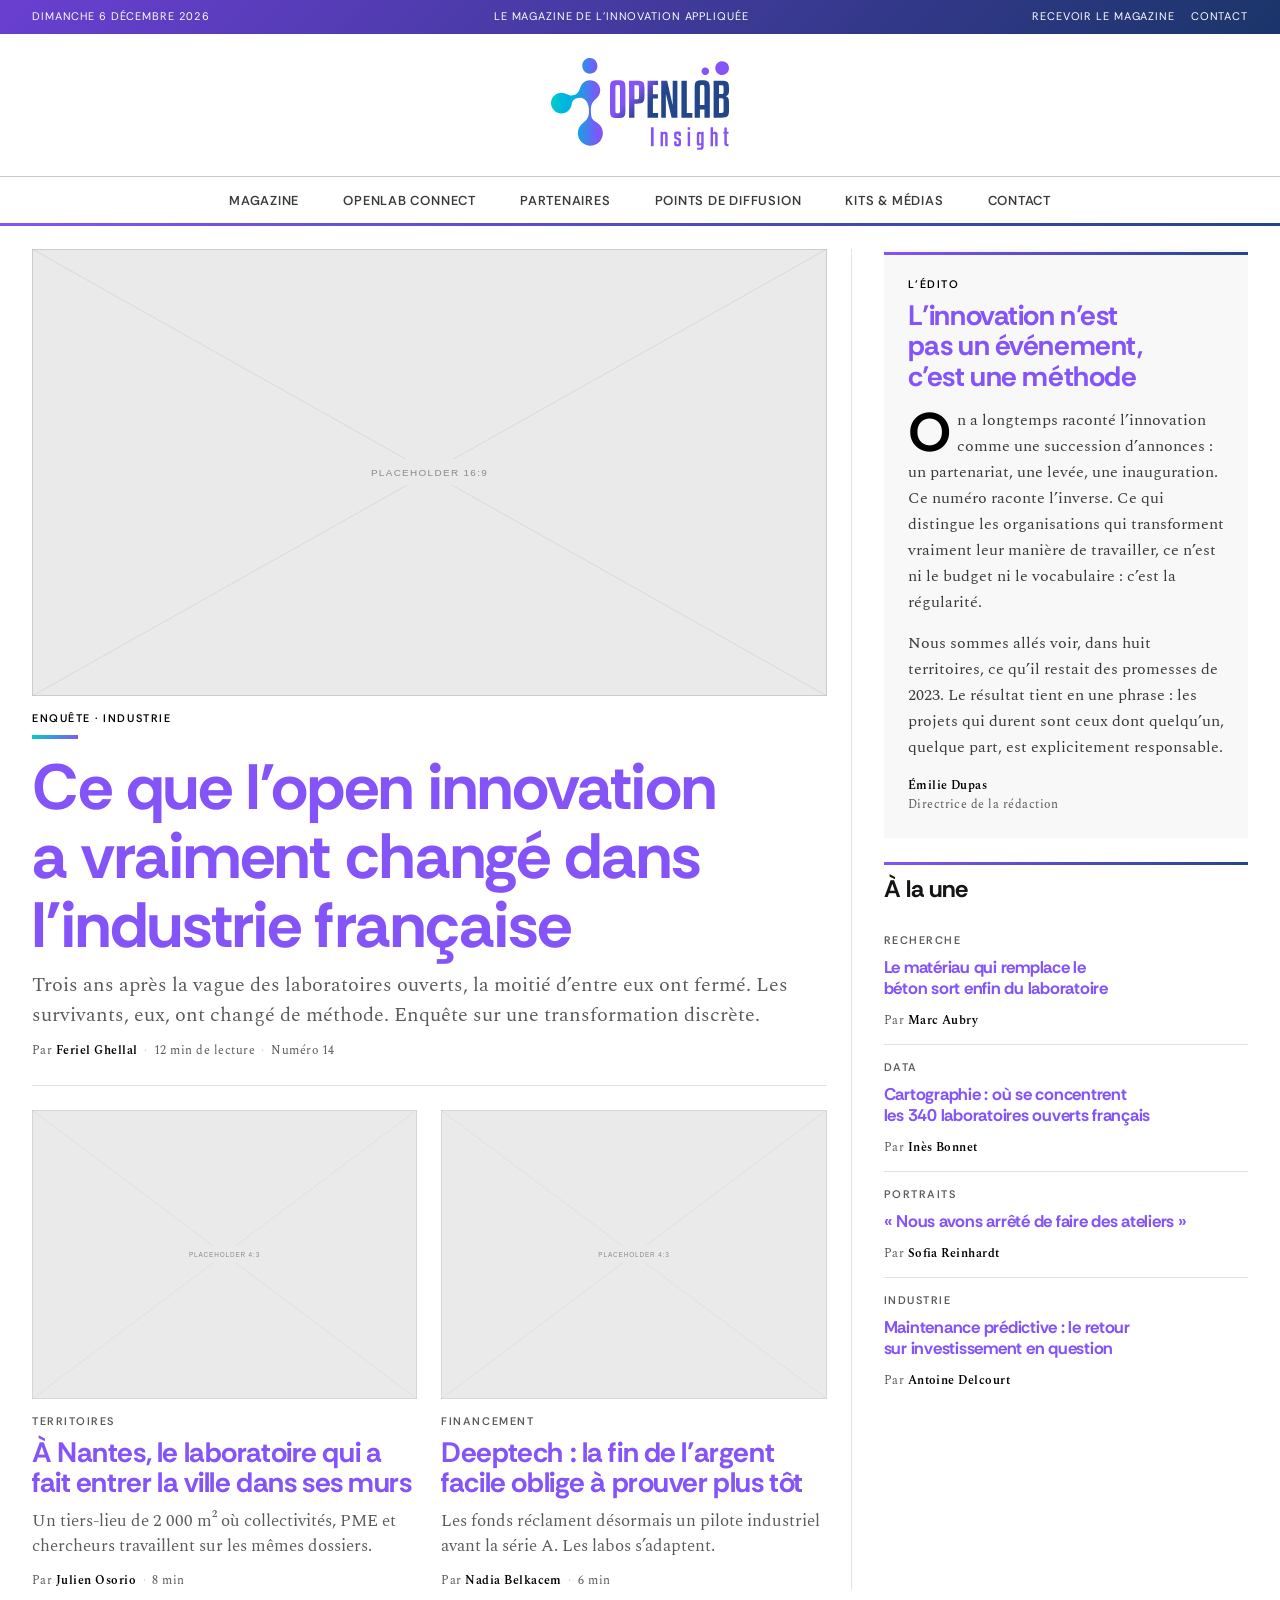
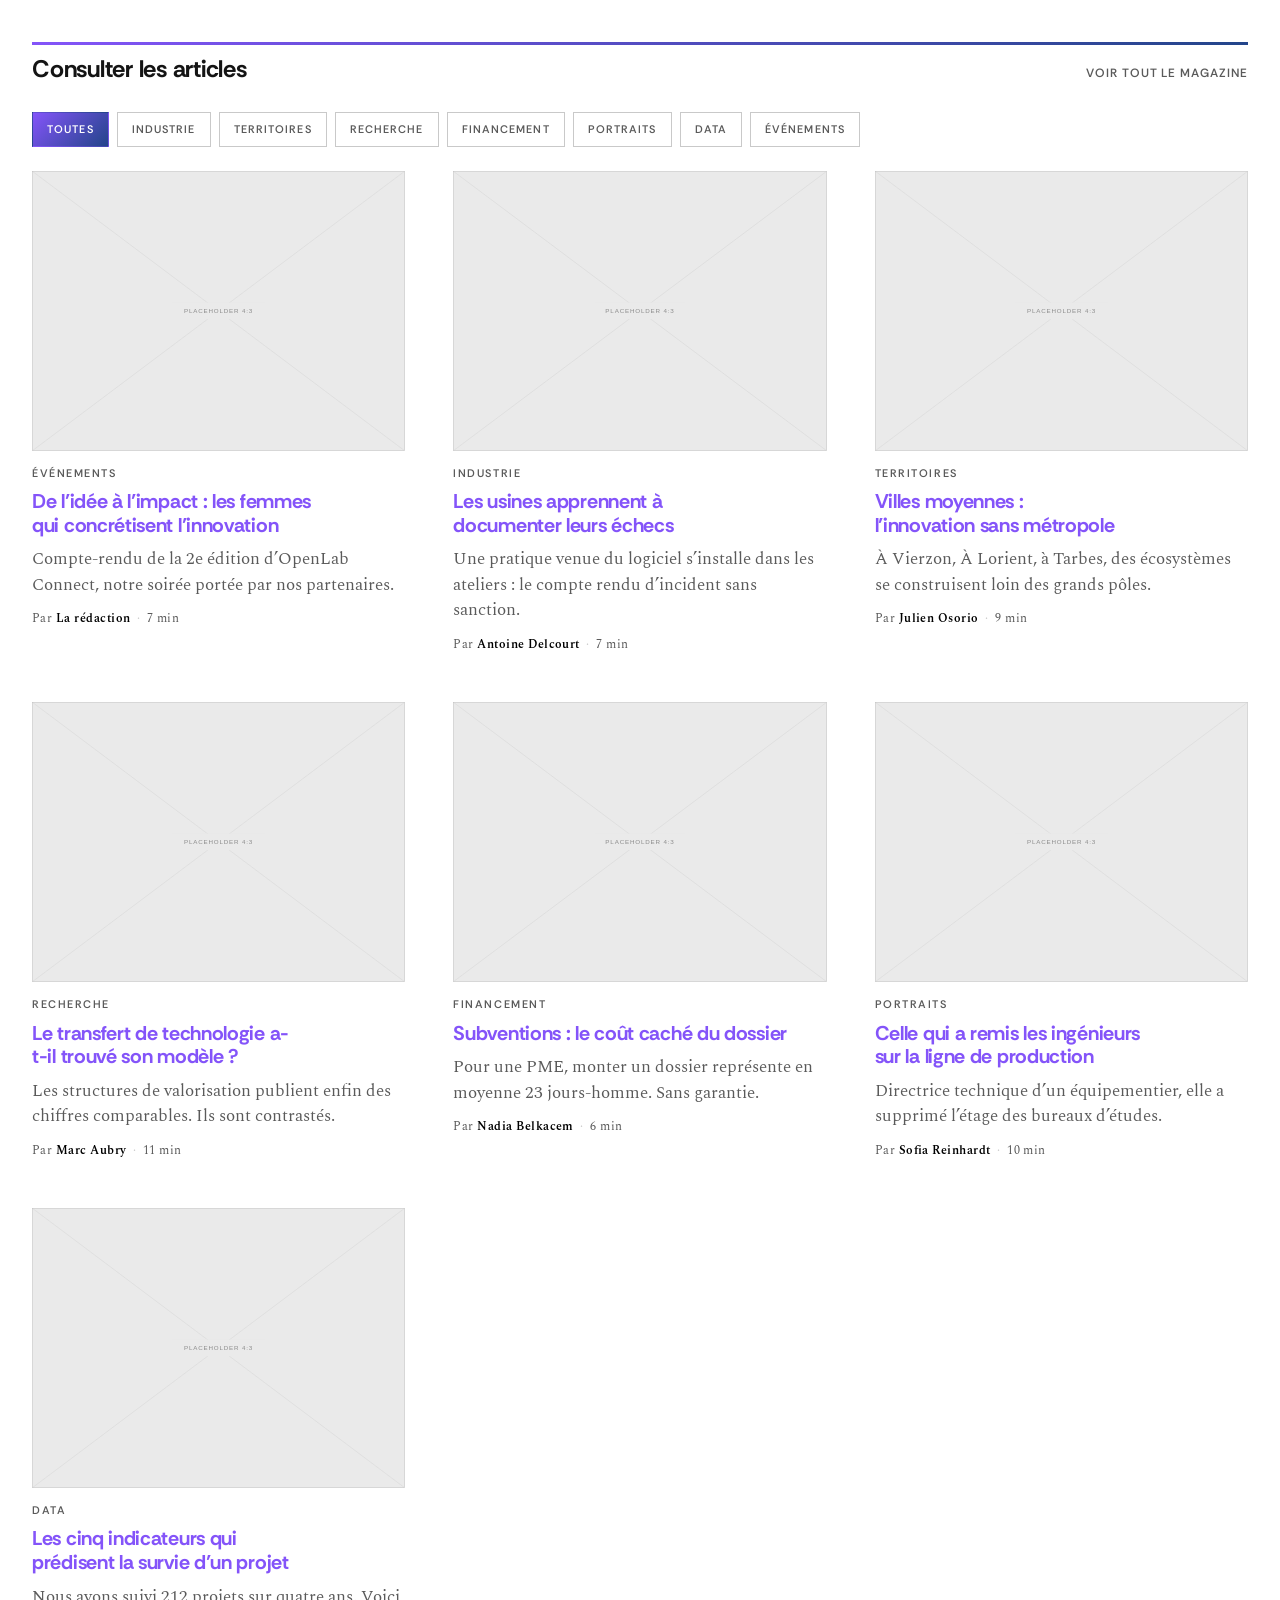
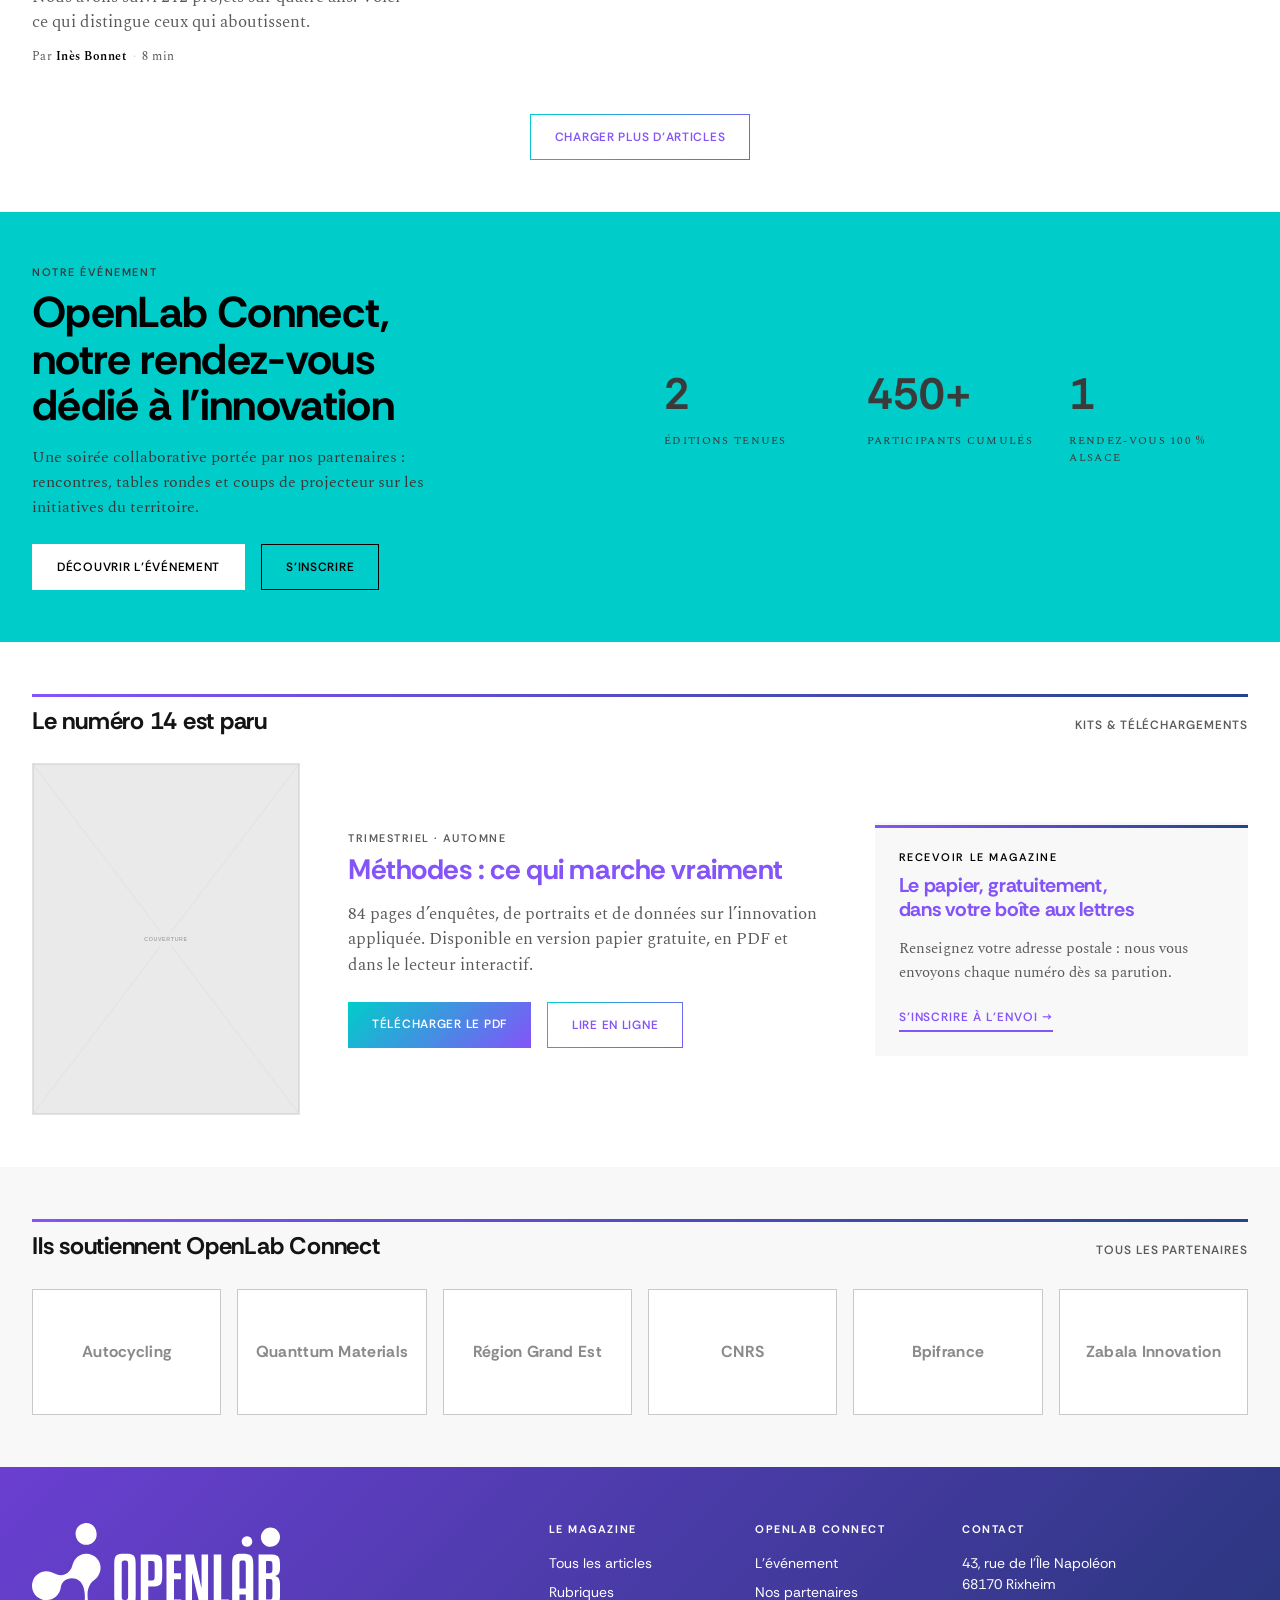
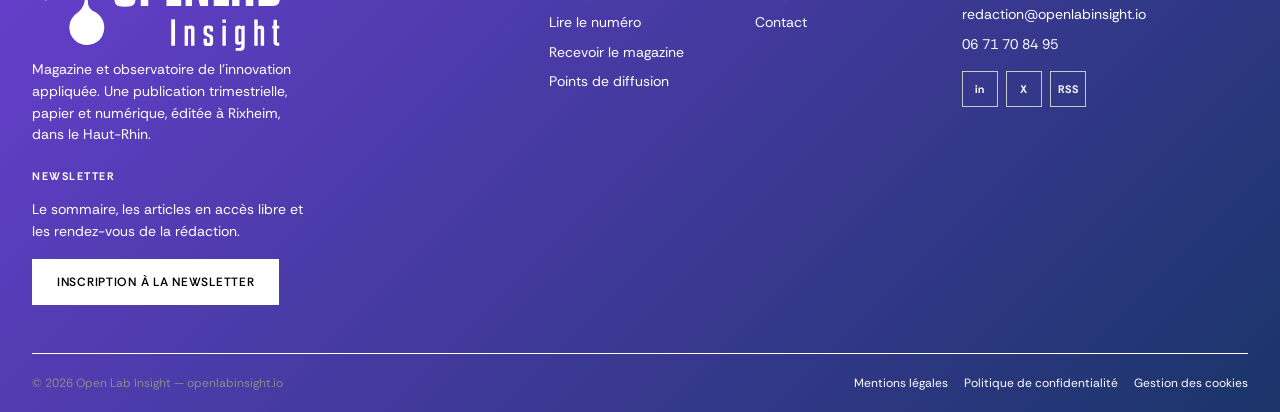
==== index.html @ 4685ea66 "Aligne la bande OpenLab Connect d'index.html sur oli-band-accent Remplace le dégradé sombre par le f" ====
<!doctype html>
<html lang="fr">
<head>
  <meta charset="utf-8">
  <meta name="viewport" content="width=device-width, initial-scale=1">
  <title>L'innovation appliquée, décryptée | Open Lab Insight</title>
  <meta name="description" content="Magazine et observatoire de l'innovation appliquée : édito, enquêtes et analyses signées.">
  <link rel="preconnect" href="https://fonts.googleapis.com">
  <link rel="preconnect" href="https://fonts.gstatic.com" crossorigin>
  <link href="https://fonts.googleapis.com/css2?family=Rethink+Sans:wght@500;600;700&family=Spectral:wght@400;500;600;700&display=swap" rel="stylesheet">
  <link href="https://cdn.jsdelivr.net/npm/bootstrap@5.3.3/dist/css/bootstrap.min.css" rel="stylesheet">
  <link href="assets/css/style.css" rel="stylesheet">
</head>
<body>
<!-- ============================================================
     Fragment commun : barre supérieure, bandeau-titre, navigation.
     Dupliqué dans chaque page (pas de moteur de template).
     Toute modification doit être répercutée partout — voir CLAUDE.md.
     L'onglet courant porte la classe « active » sur son .nav-link.
     ============================================================ -->

<div class="oli-topbar">
  <div class="container oli-container">
    <div class="oli-topbar__inner">
      <span data-oli-date>&nbsp;</span>
      <span class="d-none d-lg-inline">Le magazine de l&rsquo;innovation appliqu&eacute;e</span>
      <span class="d-flex gap-3">
        <a href="kits.html">Recevoir le magazine</a>
        <a href="contact.html">Contact</a>
      </span>
    </div>
  </div>
</div>

<header class="oli-masthead">
  <div class="container oli-container">
    <a href="index.html" class="oli-logo"><img src="assets/img/OpenLab_Logo_Insight_principal.svg" alt="Open Lab Insight" class="oli-logo__img"></a>
  </div>
</header>

<div class="oli-nav">
  <div class="container oli-container">
    <nav class="navbar navbar-expand-lg" aria-label="Navigation principale">
      <button class="navbar-toggler ms-auto" type="button" data-bs-toggle="collapse"
              data-bs-target="#oliNav" aria-controls="oliNav" aria-expanded="false" aria-label="Ouvrir le menu">
        Menu
      </button>
      <div class="collapse navbar-collapse justify-content-center" id="oliNav">
        <ul class="navbar-nav">
          <li class="nav-item"><a class="nav-link" data-nav="magazine" href="magazine.html">Magazine</a></li>
          <li class="nav-item"><a class="nav-link" data-nav="connect" href="openlab-connect.html">OpenLab Connect</a></li>
          <li class="nav-item"><a class="nav-link" data-nav="partenaires" href="partenaires.html">Partenaires</a></li>
          <li class="nav-item"><a class="nav-link" data-nav="diffusion" href="points-de-diffusion.html">Points de diffusion</a></li>
          <li class="nav-item"><a class="nav-link" data-nav="kits" href="kits.html">Kits &amp; m&eacute;dias</a></li>
          <li class="nav-item"><a class="nav-link" data-nav="contact" href="contact.html">Contact</a></li>
        </ul>
      </div>
    </nav>
  </div>
</div>

<main id="contenu">
<!-- ============================ LA UNE ============================ -->
<section class="oli-section--tight pt-4 pb-0">
  <div class="container oli-container">
    <div class="row g-4 g-lg-5">

      <!-- Article principal -->
      <div class="col-lg-8">
        <article class="oli-card">
          <a class="oli-card__media" href="article.html" tabindex="-1" aria-hidden="true">
            <img src="assets/img/ph-wide.svg" alt="" width="1200" height="675">
          </a>
          <p class="oli-kicker oli-kicker--black">Enqu&ecirc;te &middot; Industrie</p>
          <h1 class="oli-headline oli-headline--xxl oli-headline--accent-bar">
            <a href="article.html">Ce que l&rsquo;open innovation a vraiment chang&eacute; dans l&rsquo;industrie fran&ccedil;aise</a>
          </h1>
          <p class="oli-standfirst oli-standfirst--lg">
            Trois ans apr&egrave;s la vague des laboratoires ouverts, la moiti&eacute; d&rsquo;entre eux ont ferm&eacute;.
            Les survivants, eux, ont chang&eacute; de m&eacute;thode. Enqu&ecirc;te sur une transformation discr&egrave;te.
          </p>
          <div class="oli-byline d-flex align-items-center gap-2">
            <span>Par <strong>Feriel Ghellal</strong><span class="oli-sep">&middot;</span>12 min de lecture<span class="oli-sep">&middot;</span>Num&eacute;ro 14</span>
          </div>
        </article>

        <!-- Deux articles secondaires -->
        <div class="mt-4 pt-4 oli-rule">
          <div class="row g-4">
            <div class="col-md-6">
              <article class="oli-card">
                <a class="oli-card__media" href="article.html" tabindex="-1" aria-hidden="true">
                  <img src="assets/img/ph-standard.svg" alt="" width="900" height="675">
                </a>
                <p class="oli-kicker">Territoires</p>
                <h2 class="oli-headline oli-headline--lg"><a href="article.html">&Agrave; Nantes, le laboratoire qui a fait entrer la ville dans ses murs</a></h2>
                <p class="oli-standfirst">Un tiers-lieu de 2 000 m&sup2; o&ugrave; collectivit&eacute;s, PME et chercheurs travaillent sur les m&ecirc;mes dossiers.</p>
                <p class="oli-byline">Par <strong>Julien Osorio</strong><span class="oli-sep">&middot;</span>8 min</p>
              </article>
            </div>
            <div class="col-md-6">
              <article class="oli-card">
                <a class="oli-card__media" href="article.html" tabindex="-1" aria-hidden="true">
                  <img src="assets/img/ph-standard.svg" alt="" width="900" height="675">
                </a>
                <p class="oli-kicker">Financement</p>
                <h2 class="oli-headline oli-headline--lg"><a href="article.html">Deeptech&nbsp;: la fin de l&rsquo;argent facile oblige &agrave; prouver plus t&ocirc;t</a></h2>
                <p class="oli-standfirst">Les fonds r&eacute;clament d&eacute;sormais un pilote industriel avant la s&eacute;rie A. Les labos s&rsquo;adaptent.</p>
                <p class="oli-byline">Par <strong>Nadia Belkacem</strong><span class="oli-sep">&middot;</span>6 min</p>
              </article>
            </div>
          </div>
        </div>
      </div>

      <!-- Colonne de droite : édito + à la une -->
      <div class="col-lg-4 oli-col-divider">
        <div class="oli-edito mb-4">
          <p class="oli-kicker oli-kicker--black mb-2">L&rsquo;&eacute;dito</p>
          <h2 class="oli-headline oli-headline--lg mb-3">L&rsquo;innovation n&rsquo;est pas un &eacute;v&eacute;nement, c&rsquo;est une m&eacute;thode</h2>
          <div class="oli-edito__body">
            <p>
              On a longtemps racont&eacute; l&rsquo;innovation comme une succession d&rsquo;annonces&nbsp;: un
              partenariat, une lev&eacute;e, une inauguration. Ce num&eacute;ro raconte l&rsquo;inverse. Ce qui
              distingue les organisations qui transforment vraiment leur mani&egrave;re de travailler,
              ce n&rsquo;est ni le budget ni le vocabulaire&nbsp;: c&rsquo;est la r&eacute;gularit&eacute;.
            </p>
            <p>
              Nous sommes all&eacute;s voir, dans huit territoires, ce qu&rsquo;il restait des promesses de
              2023. Le r&eacute;sultat tient en une phrase&nbsp;: les projets qui durent sont ceux dont
              quelqu&rsquo;un, quelque part, est explicitement responsable.
            </p>
          </div>
          <div class="oli-byline d-flex align-items-center gap-2 mt-3">
            <span><strong>&Eacute;milie Dupas</strong><br>Directrice de la r&eacute;daction</span>
          </div>
        </div>

        <div class="oli-section-head">
          <h2>&Agrave; la une</h2>
        </div>
        <ul class="oli-list">
          <li>
            <p class="oli-kicker">Recherche</p>
            <h3 class="oli-headline oli-headline--sm"><a href="article.html">Le mat&eacute;riau qui remplace le b&eacute;ton sort enfin du laboratoire</a></h3>
            <p class="oli-byline">Par <strong>Marc Aubry</strong></p>
          </li>
          <li>
            <p class="oli-kicker">Data</p>
            <h3 class="oli-headline oli-headline--sm"><a href="article.html">Cartographie&nbsp;: o&ugrave; se concentrent les 340 laboratoires ouverts fran&ccedil;ais</a></h3>
            <p class="oli-byline">Par <strong>In&egrave;s Bonnet</strong></p>
          </li>
          <li>
            <p class="oli-kicker">Portraits</p>
            <h3 class="oli-headline oli-headline--sm"><a href="article.html">&laquo;&nbsp;Nous avons arr&ecirc;t&eacute; de faire des ateliers&nbsp;&raquo;</a></h3>
            <p class="oli-byline">Par <strong>Sofia Reinhardt</strong></p>
          </li>
          <li>
            <p class="oli-kicker">Industrie</p>
            <h3 class="oli-headline oli-headline--sm"><a href="article.html">Maintenance pr&eacute;dictive&nbsp;: le retour sur investissement en question</a></h3>
            <p class="oli-byline">Par <strong>Antoine Delcourt</strong></p>
          </li>
        </ul>
      </div>

    </div>
  </div>
</section>

<!-- ================= CONSULTATION DES ARTICLES ==================== -->
<section class="oli-section" id="articles">
  <div class="container oli-container">
    <div class="oli-section-head">
      <h2>Consulter les articles</h2>
      <a class="oli-more" href="magazine.html">Voir tout le magazine</a>
    </div>

    <div class="oli-filters mb-4" data-oli-filters="#grilleArticles" role="group" aria-label="Filtrer par rubrique">
      <button type="button" class="oli-filter is-active" data-filter="all" aria-pressed="true">Toutes</button>
      <button type="button" class="oli-filter" data-filter="industrie" aria-pressed="false">Industrie</button>
      <button type="button" class="oli-filter" data-filter="territoires" aria-pressed="false">Territoires</button>
      <button type="button" class="oli-filter" data-filter="recherche" aria-pressed="false">Recherche</button>
      <button type="button" class="oli-filter" data-filter="financement" aria-pressed="false">Financement</button>
      <button type="button" class="oli-filter" data-filter="portraits" aria-pressed="false">Portraits</button>
      <button type="button" class="oli-filter" data-filter="data" aria-pressed="false">Data</button>
      <button type="button" class="oli-filter" data-filter="evenements" aria-pressed="false">&Eacute;v&eacute;nements</button>
    </div>

    <div class="row g-4 g-lg-5" id="grilleArticles">
      <div class="col-md-6 col-lg-4" data-rubrique="evenements">
        <article class="oli-card">
          <a class="oli-card__media" href="article-openlab-connect-2.html" tabindex="-1" aria-hidden="true"><img src="assets/img/ph-standard.svg" alt="" width="900" height="675"></a>
          <p class="oli-kicker">&Eacute;v&eacute;nements</p>
          <h3 class="oli-headline oli-headline--md"><a href="article-openlab-connect-2.html">De l&rsquo;id&eacute;e &agrave; l&rsquo;impact&nbsp;: les femmes qui concr&eacute;tisent l&rsquo;innovation</a></h3>
          <p class="oli-standfirst">Compte-rendu de la 2e &eacute;dition d&rsquo;OpenLab Connect, notre soir&eacute;e port&eacute;e par nos partenaires.</p>
          <p class="oli-byline">Par <strong>La r&eacute;daction</strong><span class="oli-sep">&middot;</span>7 min</p>
        </article>
      </div>
      <div class="col-md-6 col-lg-4" data-rubrique="industrie">
        <article class="oli-card">
          <a class="oli-card__media" href="article.html" tabindex="-1" aria-hidden="true"><img src="assets/img/ph-standard.svg" alt="" width="900" height="675"></a>
          <p class="oli-kicker">Industrie</p>
          <h3 class="oli-headline oli-headline--md"><a href="article.html">Les usines apprennent &agrave; documenter leurs &eacute;checs</a></h3>
          <p class="oli-standfirst">Une pratique venue du logiciel s&rsquo;installe dans les ateliers&nbsp;: le compte rendu d&rsquo;incident sans sanction.</p>
          <p class="oli-byline">Par <strong>Antoine Delcourt</strong><span class="oli-sep">&middot;</span>7 min</p>
        </article>
      </div>
      <div class="col-md-6 col-lg-4" data-rubrique="territoires">
        <article class="oli-card">
          <a class="oli-card__media" href="article.html" tabindex="-1" aria-hidden="true"><img src="assets/img/ph-standard.svg" alt="" width="900" height="675"></a>
          <p class="oli-kicker">Territoires</p>
          <h3 class="oli-headline oli-headline--md"><a href="article.html">Villes moyennes&nbsp;: l&rsquo;innovation sans m&eacute;tropole</a></h3>
          <p class="oli-standfirst">&Agrave; Vierzon, &Agrave; Lorient, &agrave; Tarbes, des &eacute;cosyst&egrave;mes se construisent loin des grands p&ocirc;les.</p>
          <p class="oli-byline">Par <strong>Julien Osorio</strong><span class="oli-sep">&middot;</span>9 min</p>
        </article>
      </div>
      <div class="col-md-6 col-lg-4" data-rubrique="recherche">
        <article class="oli-card">
          <a class="oli-card__media" href="article.html" tabindex="-1" aria-hidden="true"><img src="assets/img/ph-standard.svg" alt="" width="900" height="675"></a>
          <p class="oli-kicker">Recherche</p>
          <h3 class="oli-headline oli-headline--md"><a href="article.html">Le transfert de technologie a-t-il trouv&eacute; son mod&egrave;le&nbsp;?</a></h3>
          <p class="oli-standfirst">Les structures de valorisation publient enfin des chiffres comparables. Ils sont contrast&eacute;s.</p>
          <p class="oli-byline">Par <strong>Marc Aubry</strong><span class="oli-sep">&middot;</span>11 min</p>
        </article>
      </div>
      <div class="col-md-6 col-lg-4" data-rubrique="financement">
        <article class="oli-card">
          <a class="oli-card__media" href="article.html" tabindex="-1" aria-hidden="true"><img src="assets/img/ph-standard.svg" alt="" width="900" height="675"></a>
          <p class="oli-kicker">Financement</p>
          <h3 class="oli-headline oli-headline--md"><a href="article.html">Subventions&nbsp;: le co&ucirc;t cach&eacute; du dossier</a></h3>
          <p class="oli-standfirst">Pour une PME, monter un dossier repr&eacute;sente en moyenne 23 jours-homme. Sans garantie.</p>
          <p class="oli-byline">Par <strong>Nadia Belkacem</strong><span class="oli-sep">&middot;</span>6 min</p>
        </article>
      </div>
      <div class="col-md-6 col-lg-4" data-rubrique="portraits">
        <article class="oli-card">
          <a class="oli-card__media" href="article.html" tabindex="-1" aria-hidden="true"><img src="assets/img/ph-standard.svg" alt="" width="900" height="675"></a>
          <p class="oli-kicker">Portraits</p>
          <h3 class="oli-headline oli-headline--md"><a href="article.html">Celle qui a remis les ing&eacute;nieurs sur la ligne de production</a></h3>
          <p class="oli-standfirst">Directrice technique d&rsquo;un &eacute;quipementier, elle a supprim&eacute; l&rsquo;&eacute;tage des bureaux d&rsquo;&eacute;tudes.</p>
          <p class="oli-byline">Par <strong>Sofia Reinhardt</strong><span class="oli-sep">&middot;</span>10 min</p>
        </article>
      </div>
      <div class="col-md-6 col-lg-4" data-rubrique="data">
        <article class="oli-card">
          <a class="oli-card__media" href="article.html" tabindex="-1" aria-hidden="true"><img src="assets/img/ph-standard.svg" alt="" width="900" height="675"></a>
          <p class="oli-kicker">Data</p>
          <h3 class="oli-headline oli-headline--md"><a href="article.html">Les cinq indicateurs qui pr&eacute;disent la survie d&rsquo;un projet</a></h3>
          <p class="oli-standfirst">Nous avons suivi 212 projets sur quatre ans. Voici ce qui distingue ceux qui aboutissent.</p>
          <p class="oli-byline">Par <strong>In&egrave;s Bonnet</strong><span class="oli-sep">&middot;</span>8 min</p>
        </article>
      </div>
    </div>

    <p class="text-center mt-5 mb-0" data-oli-empty hidden>Aucun article dans cette rubrique pour le moment.</p>

    <div class="text-center mt-5">
      <a href="magazine.html" class="btn btn-outline-dark">Charger plus d&rsquo;articles</a>
    </div>
  </div>
</section>

<!-- ==================== BANDE OPENLAB CONNECT ===================== -->
<section class="oli-band-accent oli-section">
  <div class="container oli-container">
    <div class="row g-4 g-lg-5 align-items-center">
      <div class="col-lg-6">
        <p class="oli-kicker oli-kicker--light">Notre &eacute;v&eacute;nement</p>
        <h2 class="oli-headline oli-headline--xl mb-3">OpenLab Connect, notre rendez-vous d&eacute;di&eacute; &agrave; l&rsquo;innovation</h2>
        <p class="mb-4" style="max-width:52ch;">
          Une soir&eacute;e collaborative port&eacute;e par nos partenaires&nbsp;: rencontres,
          tables rondes et coups de projecteur sur les initiatives du territoire.
        </p>
        <div class="d-flex flex-wrap gap-3">
          <a href="openlab-connect.html" class="btn btn-light">D&eacute;couvrir l&rsquo;&eacute;v&eacute;nement</a>
          <a href="https://www.quanttum-materials.io/openlabconnect" target="_blank" rel="noopener" class="btn btn-outline-light">S&rsquo;inscrire</a>
        </div>
      </div>
      <div class="col-lg-6">
        <div class="row g-4 text-center text-lg-start">
          <div class="col-4"><p class="oli-stat__value">2</p><p class="oli-stat__label">&Eacute;ditions tenues</p></div>
          <div class="col-4"><p class="oli-stat__value">450+</p><p class="oli-stat__label">Participants cumul&eacute;s</p></div>
          <div class="col-4"><p class="oli-stat__value">1</p><p class="oli-stat__label">Rendez-vous 100&nbsp;% Alsace</p></div>
        </div>
      </div>
    </div>
  </div>
</section>

<!-- ==================== LE MAGAZINE PAPIER ======================== -->
<section class="oli-section">
  <div class="container oli-container">
    <div class="oli-section-head">
      <h2>Le num&eacute;ro 14 est paru</h2>
      <a class="oli-more" href="kits.html">Kits &amp; t&eacute;l&eacute;chargements</a>
    </div>
    <div class="row g-4 g-lg-5 align-items-center">
      <div class="col-md-4 col-lg-3">
        <img src="assets/img/ph-cover.svg" alt="Couverture du num&eacute;ro 14 (image de substitution)" width="760" height="1000" style="border:1px solid var(--oli-grey-200);">
      </div>
      <div class="col-md-8 col-lg-5">
        <p class="oli-kicker">Trimestriel &middot; Automne</p>
        <h3 class="oli-headline oli-headline--lg mb-3">M&eacute;thodes&nbsp;: ce qui marche vraiment</h3>
        <p class="oli-standfirst mb-4">
          84 pages d&rsquo;enqu&ecirc;tes, de portraits et de donn&eacute;es sur l&rsquo;innovation appliqu&eacute;e.
          Disponible en version papier gratuite, en PDF et dans le lecteur interactif.
        </p>
        <div class="d-flex flex-wrap gap-3">
          <a href="kits.html" class="btn btn-dark">T&eacute;l&eacute;charger le PDF</a>
          <a href="kits.html" class="btn btn-outline-dark">Lire en ligne</a>
        </div>
      </div>
      <div class="col-lg-4">
        <div class="oli-edito h-100">
          <p class="oli-kicker oli-kicker--black">Recevoir le magazine</p>
          <h3 class="oli-headline oli-headline--md mb-3">Le papier, gratuitement, dans votre bo&icirc;te aux lettres</h3>
          <p style="font-size:.9375rem;color:var(--oli-grey-700);">
            Renseignez votre adresse postale&nbsp;: nous vous envoyons chaque num&eacute;ro d&egrave;s sa parution.
          </p>
          <a href="kits.html#adresse" class="oli-arrow-link mt-2">S&rsquo;inscrire &agrave; l&rsquo;envoi &rarr;</a>
        </div>
      </div>
    </div>
  </div>
</section>

<!-- ==================== PARTENAIRES (aperçu) ====================== -->
<section class="oli-section oli-band-grey">
  <div class="container oli-container">
    <div class="oli-section-head">
      <h2>Ils soutiennent OpenLab Connect</h2>
      <a class="oli-more" href="partenaires.html">Tous les partenaires</a>
    </div>
    <div class="row g-3 row-cols-2 row-cols-md-3 row-cols-lg-6">
      <div class="col"><div class="oli-logo-tile"><span>Autocycling</span></div></div>
      <div class="col"><div class="oli-logo-tile"><span>Quanttum Materials</span></div></div>
      <div class="col"><div class="oli-logo-tile"><span>R&eacute;gion Grand Est</span></div></div>
      <div class="col"><div class="oli-logo-tile"><span>CNRS</span></div></div>
      <div class="col"><div class="oli-logo-tile"><span>Bpifrance</span></div></div>
      <div class="col"><div class="oli-logo-tile"><span>Zabala Innovation</span></div></div>
    </div>
  </div>
</section>
</main>

<!-- ============================================================
     Fragment commun : pied de page.
     Dupliqu&eacute; dans chaque page — voir CLAUDE.md.
     ============================================================ -->
<footer class="oli-footer">
  <div class="container oli-container">
    <div class="row g-4">

      <div class="col-lg-4">
        <p class="oli-footer__logo mb-2"><img src="assets/img/OpenLab_Logo_Insight_full-white.svg" alt="Open Lab Insight" class="oli-footer__logo-img"></p>
        <p class="mb-4" style="font-size:.875rem;max-width:34ch;">
          Magazine et observatoire de l&rsquo;innovation appliqu&eacute;e. Une publication trimestrielle,
          papier et num&eacute;rique, &eacute;dit&eacute;e &agrave; Rixheim, dans le Haut-Rhin.
        </p>
        <h3>Newsletter</h3>
        <p class="mb-3" style="font-size:.875rem;max-width:34ch;">
          Le sommaire, les articles en acc&egrave;s libre et les rendez-vous de la r&eacute;daction.
        </p>
        <a href="#" class="btn btn-light">Inscription &agrave; la newsletter</a>
      </div>

      <div class="col-6 col-lg-2 offset-lg-1">
        <h3>Le magazine</h3>
        <ul>
          <li><a href="magazine.html">Tous les articles</a></li>
          <li><a href="magazine.html">Rubriques</a></li>
          <li><a href="kits.html">Lire le num&eacute;ro</a></li>
          <li><a href="kits.html">Recevoir le magazine</a></li>
          <li><a href="points-de-diffusion.html">Points de diffusion</a></li>
        </ul>
      </div>

      <div class="col-6 col-lg-2">
        <h3>OpenLab Connect</h3>
        <ul>
          <li><a href="openlab-connect.html">L&rsquo;&eacute;v&eacute;nement</a></li>
          <li><a href="partenaires.html">Nos partenaires</a></li>
          <li><a href="contact.html">Contact</a></li>
        </ul>
      </div>

      <div class="col-6 col-lg-3">
        <h3>Contact</h3>
        <ul>
          <li>43, rue de l&rsquo;&Icirc;le Napol&eacute;on<br>68170 Rixheim</li>
          <li><a href="mailto:redaction@openlabinsight.io">redaction@openlabinsight.io</a></li>
          <li><a href="tel:+33671708495">06 71 70 84 95</a></li>
        </ul>
        <div class="oli-share d-flex gap-2 mt-3">
          <a href="#" aria-label="LinkedIn">in</a>
          <a href="#" aria-label="X">X</a>
          <a href="#" aria-label="Flux RSS">RSS</a>
        </div>
      </div>

    </div>

    <div class="oli-footer__bottom d-flex flex-wrap justify-content-between gap-2">
      <span>&copy; <span data-oli-year>2026</span> Open Lab Insight &mdash; openlabinsight.io</span>
      <span class="d-flex flex-wrap gap-3">
        <a href="#">Mentions l&eacute;gales</a>
        <a href="#">Politique de confidentialit&eacute;</a>
        <a href="#">Gestion des cookies</a>
      </span>
    </div>
  </div>
</footer>
<script src="https://cdn.jsdelivr.net/npm/bootstrap@5.3.3/dist/js/bootstrap.bundle.min.js"></script>
<script src="assets/js/main.js"></script>
</body>
</html>
---- assets/css/style.css ----
/* ==========================================================================
   Open Lab Insight — prototype
   Palette : blanc, noir, gris + violet comme accent de marque dominant.
   Dégradé cyan→violet pour les temps forts éditoriaux, dégradé violet→bleu
   pour les éléments interactifs et structurels (boutons, filets, nav, topbar,
   footer). Surcharge des variables Bootstrap 5 (voir CLAUDE.md).
   ========================================================================== */

:root {
  /* Échelle de gris */
  --oli-black:     #000000;
  --oli-ink:       #141414;
  --oli-graphite:  #3a3a3a;
  --oli-grey-700:  #5a5a5a;
  --oli-grey-500:  #8a8a8a;
  --oli-grey-300:  #c9c9c9;
  --oli-grey-200:  #e3e3e3;
  --oli-grey-100:  #f1f1f1;
  --oli-grey-50:   #f8f8f8;
  --oli-white:     #ffffff;

  /* Accent de marque */
  --oli-cyan:         #00CDCA;
  --oli-violet:       #8454F9;
  --oli-blue:         #23458A;
  --oli-accent:       var(--oli-violet);
  --oli-accent-dark:  #6a3fd1;
  --oli-gradient:            linear-gradient(135deg, var(--oli-cyan), var(--oli-violet));
  --oli-gradient-deep:       linear-gradient(135deg, color-mix(in srgb, var(--oli-cyan) 55%, black), color-mix(in srgb, var(--oli-violet) 55%, black));
  --oli-gradient-accent:     linear-gradient(135deg, var(--oli-violet), var(--oli-blue));
  --oli-gradient-accent-dark: linear-gradient(135deg, #6a3fd1, #1a3569);
  --oli-gradient-accent-h:   linear-gradient(90deg, var(--oli-violet), var(--oli-blue));
  --oli-blue-dark:           color-mix(in srgb, var(--oli-blue) 65%, black);

  --oli-display: "Rethink Sans", -apple-system, BlinkMacSystemFont, "Segoe UI", Roboto, Helvetica, Arial, sans-serif;
  --oli-body:    "Spectral", Georgia, "Times New Roman", serif;

  --oli-rule:       1px solid var(--oli-grey-200);
  --oli-rule-dark:  1px solid var(--oli-grey-300);
  --oli-rule-heavy: 3px solid var(--oli-black);

  /* Bootstrap : neutralisation des arrondis, accent de marque */
  --bs-border-radius: 0;
  --bs-border-radius-sm: 0;
  --bs-border-radius-lg: 0;
  --bs-border-radius-xl: 0;
  --bs-border-radius-pill: 0;
  --bs-body-font-family: var(--oli-body);
  --bs-body-color: var(--oli-ink);
  --bs-body-bg: var(--oli-white);
  --bs-border-color: var(--oli-grey-200);
  --bs-primary: var(--oli-accent);
  --bs-link-color: var(--oli-ink);
  --bs-link-hover-color: var(--oli-accent);
  --bs-focus-ring-color: rgba(132, 84, 249, .25);
}

/* --------------------------------------------------------- Base ---------- */

body {
  font-family: var(--oli-body);
  color: var(--oli-ink);
  background: var(--oli-white);
  font-size: 1rem;
  line-height: 1.55;
  -webkit-font-smoothing: antialiased;
}

a { text-decoration: none; color: inherit; }
a:hover { color: var(--oli-accent); }

img { max-width: 100%; height: auto; display: block; }

::selection { background: var(--oli-accent); color: var(--oli-white); }

:focus-visible {
  outline: 2px solid var(--oli-accent);
  outline-offset: 2px;
}

.oli-container { max-width: 1240px; }

/* ------------------------------------------------- Typographie presse ---- */

.oli-display { font-family: var(--oli-display); }

.oli-kicker {
  font-family: var(--oli-display);
  font-size: .6875rem;
  font-weight: 600;
  letter-spacing: .14em;
  text-transform: uppercase;
  color: var(--oli-grey-700);
  margin: 0 0 .5rem;
}
.oli-kicker--black { color: var(--oli-black); }
.oli-kicker--light { color: var(--oli-grey-300); }

.oli-headline {
  font-family: var(--oli-display);
  font-weight: 700;
  line-height: 1.08;
  letter-spacing: -.015em;
  color: var(--oli-violet);
  margin: 0;
  text-wrap: balance;
}
.oli-headline--xxl { font-size: clamp(2.4rem, 5.2vw, 4rem); }
/* Signature dégradée réservée au grand titre « à la une » de l'accueil */
.oli-headline--accent-bar { padding-top: 1.125rem; position: relative; }
.oli-headline--accent-bar::before {
  content: ""; position: absolute; top: 0; left: 0;
  width: 46px; height: 4px; background: var(--oli-gradient);
}
.oli-headline--xl  { font-size: clamp(1.9rem, 3.4vw, 2.7rem); }
.oli-headline--lg  { font-size: clamp(1.5rem, 2.2vw, 1.9rem); }
.oli-headline--md  { font-size: 1.25rem; line-height: 1.18; }
.oli-headline--sm  { font-size: 1.0625rem; line-height: 1.25; }

a .oli-headline, .oli-headline a { transition: opacity .15s ease; }
a:hover .oli-headline, .oli-headline a:hover {
  text-decoration: underline;
  text-decoration-thickness: 1px;
  text-underline-offset: 3px;
}

.oli-standfirst {
  font-family: var(--oli-body);
  font-size: 1.0625rem;
  line-height: 1.5;
  color: var(--oli-grey-700);
  margin: .625rem 0 0;
}
.oli-standfirst--lg { font-size: 1.25rem; }

.oli-byline {
  font-size: .75rem;
  letter-spacing: .04em;
  color: var(--oli-grey-700);
  margin: .75rem 0 0;
}
.oli-byline strong { color: var(--oli-black); font-weight: 600; }
.oli-byline .oli-sep { color: var(--oli-grey-300); margin: 0 .4rem; }

.oli-avatar {
  width: 34px; height: 34px;
  border-radius: 50%;
  background: var(--oli-grey-200);
  color: var(--oli-graphite);
  font-size: .6875rem;
  font-weight: 700;
  letter-spacing: .04em;
  display: inline-flex;
  align-items: center;
  justify-content: center;
  flex: 0 0 auto;
}
.oli-avatar--lg { width: 56px; height: 56px; font-size: .875rem; }

/* [hidden] doit l'emporter sur les display: flex/block des composants */
[hidden] { display: none !important; }

/* --------------------------------------------------------- Filets -------- */

.oli-rule       { border-top: var(--oli-rule); }
.oli-rule-dark  { border-top: var(--oli-rule-dark); }
.oli-rule-heavy { border-top: var(--oli-rule-heavy); border-image: var(--oli-gradient-accent-h) 1; }

.oli-section {
  padding: 3.25rem 0;
}
.oli-section--tight { padding: 2.25rem 0; }

.oli-section-head {
  border-top: var(--oli-rule-heavy);
  border-image: var(--oli-gradient-accent-h) 1;
  padding-top: .625rem;
  margin-bottom: 1.75rem;
  display: flex;
  align-items: baseline;
  justify-content: space-between;
  gap: 1rem;
  flex-wrap: wrap;
}
.oli-section-head h2 {
  font-family: var(--oli-display);
  font-size: 1.5rem;
  font-weight: 700;
  letter-spacing: -.01em;
  margin: 0;
}
.oli-section-head .oli-more {
  font-family: var(--oli-display);
  font-size: .75rem;
  font-weight: 600;
  letter-spacing: .08em;
  text-transform: uppercase;
  color: var(--oli-grey-700);
  white-space: nowrap;
}
.oli-section-head .oli-more:hover { color: var(--oli-black); text-decoration: underline; text-underline-offset: 3px; }

/* Colonnes séparées par un filet vertical (desktop uniquement) */
@media (min-width: 992px) {
  .oli-col-divider { border-left: var(--oli-rule); padding-left: 2rem !important; }
}

/* ------------------------------------------------------- En-tête --------- */

.oli-topbar {
  background: var(--oli-gradient-accent-dark);
  color: var(--oli-white);
  font-family: var(--oli-display);
  font-size: .6875rem;
  letter-spacing: .08em;
  text-transform: uppercase;
  position: sticky;
  top: 0;
  z-index: 1031;
}
.oli-topbar a { color: var(--oli-white); }
.oli-topbar a:hover { color: var(--oli-white); text-decoration: underline; text-underline-offset: 3px; }
.oli-topbar .oli-topbar__inner {
  display: flex; align-items: center; justify-content: space-between;
  gap: 1rem; padding: .5rem 0; min-height: 34px;
}

.oli-masthead { padding: 1.5rem 0 1.125rem; text-align: center; }
.oli-logo { display: inline-block; }
.oli-logo__img { height: clamp(68px, 8.8vw, 92px); width: auto; display: block; }

.oli-nav {
  border-top: var(--oli-rule-dark);
  background: var(--oli-white);
  position: sticky;
  top: 34px;
  z-index: 1020;
}
.oli-nav::after {
  content: ""; position: absolute; left: 0; right: 0; bottom: -1px;
  height: 3px; background: var(--oli-gradient-accent-h);
}
.oli-nav .navbar { padding: 0; }
.oli-nav .nav-link {
  font-family: var(--oli-display);
  font-size: .8125rem;
  font-weight: 600;
  letter-spacing: .06em;
  text-transform: uppercase;
  color: var(--oli-graphite);
  padding: .875rem 0;
  position: relative;
}
.oli-nav .nav-item + .nav-item { margin-left: 1.75rem; }
.oli-nav .nav-link:hover { color: var(--oli-accent); }
.oli-nav .nav-link::after {
  content: ""; position: absolute; left: 0; right: 0; bottom: -1px;
  height: 3px; background: var(--oli-gradient-accent-h);
  transform: scaleX(0); transform-origin: left; transition: transform .18s ease;
}
.oli-nav .nav-link:hover::after,
.oli-nav .nav-link.active::after { transform: scaleX(1); }
.oli-nav .nav-link.active { color: var(--oli-accent); }

.oli-nav .navbar-toggler {
  font-family: var(--oli-display);
  border: var(--oli-rule-dark);
  padding: .375rem .625rem;
  font-size: .75rem;
  font-weight: 600;
  letter-spacing: .1em;
  text-transform: uppercase;
  margin: .5rem 0;
}
.oli-nav .navbar-toggler:focus { box-shadow: none; }

@media (max-width: 991.98px) {
  .oli-nav .nav-item + .nav-item { margin-left: 0; }
  .oli-nav .nav-link { padding: .625rem 0; border-top: var(--oli-rule); }
  .oli-nav .navbar-collapse { padding-bottom: .75rem; }
}

/* ---------------------------------------------------------- Cartes ------- */

.oli-card { display: block; }
.oli-card__media { display: block; overflow: hidden; background: var(--oli-grey-100); margin-bottom: .875rem; }
.oli-card__media img { width: 100%; transition: transform .35s ease, filter .35s ease; }
.oli-card:hover .oli-card__media img { transform: scale(1.03); }
.oli-card + .oli-card { margin-top: 1.75rem; padding-top: 1.75rem; border-top: var(--oli-rule); }

/* Liste « à la une » : titres seuls séparés par des filets */
.oli-list { list-style: none; margin: 0; padding: 0; }
.oli-list li { padding: .875rem 0; border-top: var(--oli-rule); }
.oli-list li:first-child { border-top: 0; padding-top: 0; }
.oli-list li:last-child { padding-bottom: 0; }

/* Le fil : items numérotés */
.oli-fil { counter-reset: fil; }
.oli-fil__item { position: relative; padding-top: .875rem; border-top: var(--oli-rule-heavy); border-image: var(--oli-gradient-accent-h) 1; }
.oli-fil__num {
  font-family: var(--oli-display);
  font-size: 1.75rem;
  font-weight: 700;
  line-height: 1;
  color: var(--oli-grey-300);
  display: block;
  margin-bottom: .5rem;
}

/* ----------------------------------------------------------- Édito ------- */

.oli-edito {
  background: var(--oli-grey-50);
  border-top: 3px solid transparent;
  position: relative;
  padding: 1.5rem;
}
.oli-edito::before {
  content: ""; position: absolute; top: 0; left: 0; right: 0; height: 3px;
  background: var(--oli-gradient-accent-h);
}
/* Utiliser .h-100 (Bootstrap) uniquement quand le bloc doit remplir sa colonne. */
.oli-edito__body {
  font-family: var(--oli-body);
  font-size: 1rem;
  line-height: 1.62;
  color: var(--oli-graphite);
}
.oli-edito__body > p:first-of-type::first-letter {
  font-family: var(--oli-display);
  font-weight: 700;
  font-size: 3.4em;
  line-height: .82;
  float: left;
  margin: .06em .12em 0 0;
  color: var(--oli-black);
}

/* --------------------------------------------------------- Article ------- */

.oli-article__body {
  font-family: var(--oli-body);
  font-size: 1.125rem;
  line-height: 1.72;
  color: var(--oli-ink);
}
.oli-article__body > p { margin-bottom: 1.375rem; }
.oli-article__body > p.oli-lede::first-letter {
  font-family: var(--oli-display);
  font-weight: 700;
  font-size: 3.6em;
  line-height: .82;
  float: left;
  margin: .06em .1em 0 0;
}
.oli-article__body h2 {
  font-family: var(--oli-display);
  font-size: 1.5rem;
  font-weight: 700;
  margin: 2.5rem 0 1rem;
  letter-spacing: -.01em;
}
.oli-article__body h3 {
  font-family: var(--oli-body);
  font-size: .8125rem;
  font-weight: 700;
  letter-spacing: .1em;
  text-transform: uppercase;
  margin: 2rem 0 .75rem;
}
.oli-article__body ul { margin: 0 0 1.375rem 1.1rem; }
.oli-article__body li { margin-bottom: .5rem; }
.oli-article__body a { text-decoration: underline; text-underline-offset: 3px; text-decoration-thickness: 1px; }

.oli-quote {
  border-top: var(--oli-rule-heavy);
  border-bottom: var(--oli-rule);
  padding: 1.25rem 0;
  margin: 2rem 0;
}
.oli-quote p {
  font-family: var(--oli-display);
  font-size: 1.5rem;
  line-height: 1.28;
  font-weight: 600;
  color: var(--oli-black);
  margin: 0 0 .625rem;
  letter-spacing: -.01em;
}
.oli-quote footer { font-size: .75rem; letter-spacing: .06em; text-transform: uppercase; color: var(--oli-grey-700); }

figure { margin: 0 0 1.75rem; }
figcaption {
  font-size: .75rem;
  line-height: 1.45;
  color: var(--oli-grey-700);
  padding-top: .5rem;
  border-top: var(--oli-rule);
  margin-top: .5rem;
}

.oli-share a {
  display: inline-flex; align-items: center; justify-content: center;
  width: 36px; height: 36px;
  border: var(--oli-rule-dark);
  font-size: .6875rem; font-weight: 700; letter-spacing: .04em;
  color: var(--oli-graphite);
}
.oli-share a:hover { background: var(--oli-black); color: var(--oli-white); border-color: var(--oli-black); }

/* ----------------------------------------------------- Bandes noires ----- */

.oli-band-dark {
  background: var(--oli-blue-dark);
  color: var(--oli-white);
}
.oli-band-dark .oli-headline,
.oli-band-dark h2, .oli-band-dark h3 { color: var(--oli-white); }
.oli-band-dark p { color: var(--oli-grey-300); }
.oli-band-dark a:not(.btn) { color: var(--oli-white); }

.oli-band-accent {
  background: var(--oli-cyan);
  color: var(--oli-ink);
}
.oli-band-accent .oli-headline,
.oli-band-accent h2, .oli-band-accent h3 { color: var(--oli-black); }
.oli-band-accent p { color: var(--oli-graphite); }
.oli-band-accent a:not(.btn) { color: var(--oli-black); }
.oli-band-accent .btn-outline-light {
  color: var(--oli-black);
  border-color: var(--oli-black);
}
.oli-band-accent .btn-outline-light:hover {
  background: var(--oli-black);
  color: var(--oli-white);
  border-color: var(--oli-black);
}

.oli-band-grey { background: var(--oli-grey-50); }

/* Bandeau de statistiques : dégradé réservé aux temps forts (usage ponctuel) */
.oli-band-gradient { background: var(--oli-gradient-deep); }

/* --------------------------------------------------------- Boutons ------- */

.btn { font-family: var(--oli-display); border-radius: 0; font-weight: 600; letter-spacing: .06em; text-transform: uppercase; font-size: .75rem; padding: .8125rem 1.5rem; }
.btn-dark { background: var(--oli-gradient); border: none; }
.btn-dark:hover { background: var(--oli-gradient-deep); border: none; }
.btn-outline-dark {
  border: 1px solid;
  border-image: var(--oli-gradient) 1;
  color: var(--oli-violet);
  background: transparent;
}
.btn-outline-dark:hover { background: var(--oli-gradient); color: var(--oli-white); }
.btn-light { background: var(--oli-white); border-color: var(--oli-white); color: var(--oli-black); }
.btn-light:hover { background: var(--oli-grey-200); border-color: var(--oli-grey-200); color: var(--oli-black); }
.btn-outline-light:hover { color: var(--oli-black); }

.oli-arrow-link {
  font-family: var(--oli-display);
  font-size: .75rem; font-weight: 600; letter-spacing: .08em; text-transform: uppercase;
  display: inline-flex; align-items: center; gap: .5rem;
  border-bottom: 2px solid var(--oli-accent);
  color: var(--oli-accent);
  padding-bottom: .25rem;
}
.oli-arrow-link:hover { gap: .875rem; color: var(--oli-accent-dark); border-color: var(--oli-accent-dark); }
.oli-arrow-link { transition: gap .18s ease; }

/* ----------------------------------------------------- Filtres rubrique -- */

.oli-filters { display: flex; flex-wrap: wrap; gap: .5rem; }
.oli-filter {
  font-family: var(--oli-display);
  font-size: .6875rem; font-weight: 600; letter-spacing: .1em; text-transform: uppercase;
  padding: .5rem .875rem;
  border: var(--oli-rule-dark);
  background: var(--oli-white);
  color: var(--oli-grey-700);
  cursor: pointer;
}
.oli-filter:hover { border-color: var(--oli-accent); color: var(--oli-accent); }
.oli-filter.is-active { background: var(--oli-gradient-accent); border-color: transparent; color: var(--oli-white); }

/* ----------------------------------------------- Zones d'intégration ----- */
/* Fonctionnalités attendues en intégration finale — hors périmètre du proto */

.oli-integration {
  border: 1px dashed var(--oli-grey-300);
  background:
    repeating-linear-gradient(135deg, var(--oli-grey-50) 0 10px, var(--oli-white) 10px 20px);
  padding: 2rem 1.5rem;
  text-align: center;
  color: var(--oli-grey-700);
}
.oli-integration__tag {
  display: inline-block;
  font-size: .625rem; font-weight: 700; letter-spacing: .14em; text-transform: uppercase;
  background: var(--oli-black); color: var(--oli-white);
  padding: .25rem .5rem;
  margin-bottom: .875rem;
}
.oli-integration h3 {
  font-family: var(--oli-display);
  font-size: 1.25rem; font-weight: 700; color: var(--oli-black);
  margin: 0 0 .5rem;
}
.oli-integration p { font-size: .875rem; margin: 0 auto; max-width: 52ch; }
.oli-integration--ratio { display: flex; flex-direction: column; align-items: center; justify-content: center; }
.oli-ratio-4x3 { aspect-ratio: 4 / 3; }
.oli-ratio-16x9 { aspect-ratio: 16 / 9; }

/* ----------------------------------------------------------- Carte ------- */

.oli-map {
  position: relative;
  background: var(--oli-grey-100);
  border: var(--oli-rule-dark);
  overflow: hidden;
  min-height: 420px;
  height: 100%;
}
.oli-map__canvas { position: absolute; inset: 0; width: 100%; height: 100%; object-fit: cover; filter: grayscale(1); }
.oli-map__overlay {
  position: absolute; left: 50%; top: 50%; transform: translate(-50%, -50%);
  background: rgba(255,255,255,.94);
  border: 1px solid var(--oli-grey-300);
  padding: 1.25rem 1.5rem;
  text-align: center;
  max-width: 24rem;
}
.oli-pin {
  position: absolute;
  width: 26px; height: 26px;
  transform: translate(-50%, -100%);
  background: var(--oli-black);
  color: var(--oli-white);
  font-size: .6875rem; font-weight: 700;
  display: flex; align-items: center; justify-content: center;
  border-radius: 50% 50% 50% 0;
  rotate: -45deg;
  cursor: pointer;
}
.oli-pin span { rotate: 45deg; }
.oli-pin.is-active { background: var(--oli-white); color: var(--oli-black); border: 2px solid var(--oli-black); }

.oli-point { padding: 1rem 0; border-top: var(--oli-rule); cursor: pointer; }
.oli-point:hover { background: var(--oli-grey-50); }
.oli-point.is-active { background: var(--oli-grey-100); }
.oli-point__type {
  font-size: .625rem; font-weight: 700; letter-spacing: .12em; text-transform: uppercase;
  color: var(--oli-grey-700); border: var(--oli-rule-dark); padding: .125rem .375rem;
}
.oli-points-scroll { max-height: 520px; overflow-y: auto; }

/* ------------------------------------------------------ Formulaires ------ */

.form-label {
  font-size: .6875rem; font-weight: 600; letter-spacing: .1em; text-transform: uppercase;
  color: var(--oli-graphite); margin-bottom: .375rem;
}
.form-control, .form-select {
  border-radius: 0;
  border: 1px solid var(--oli-grey-300);
  padding: .75rem .875rem;
  font-size: .9375rem;
}
.form-control:focus, .form-select:focus {
  border-color: var(--oli-accent);
  box-shadow: none;
}
.form-control::placeholder { color: var(--oli-grey-500); }
.form-check-input { border-radius: 0; border-color: var(--oli-grey-500); }
.form-check-input:checked { background-color: var(--oli-accent); border-color: var(--oli-accent); }
.form-check-input:focus { box-shadow: none; border-color: var(--oli-accent); }
.form-check-label { font-size: .8125rem; color: var(--oli-grey-700); }
.form-text { font-size: .75rem; color: var(--oli-grey-500); }
.invalid-feedback { font-size: .75rem; }
.was-validated .form-control:invalid, .form-control.is-invalid { border-color: var(--oli-black); background-image: none; }
.was-validated .form-control:valid, .form-control.is-valid { border-color: var(--oli-grey-300); background-image: none; }
.invalid-feedback { color: var(--oli-black); font-weight: 600; }

/* ------------------------------------------------------------ Divers ----- */

.oli-stat__value {
  font-family: var(--oli-display);
  font-size: clamp(2rem, 4vw, 2.75rem);
  font-weight: 700; line-height: 1; color: var(--oli-black);
}
.oli-band-dark .oli-stat__value { color: var(--oli-white); }
.oli-stat__label { font-size: .6875rem; letter-spacing: .12em; text-transform: uppercase; color: var(--oli-grey-700); margin-top: .5rem; }
.oli-band-dark .oli-stat__label { color: var(--oli-grey-500); }

.oli-step__num {
  font-family: var(--oli-display); font-size: 2.25rem; font-weight: 700; line-height: 1;
  color: var(--oli-grey-300); display: block; margin-bottom: .75rem;
}

.oli-feature { border-top: var(--oli-rule-heavy); border-image: var(--oli-gradient-accent-h) 1; padding-top: 1rem; height: 100%; }
.oli-feature h3 { font-family: var(--oli-display); font-size: 1.125rem; font-weight: 700; margin: 0 0 .5rem; }
.oli-feature p { font-size: .9375rem; color: var(--oli-grey-700); margin: 0; }

.oli-offer {
  border: var(--oli-rule-dark);
  padding: 1.75rem 1.5rem;
  height: 100%;
  display: flex; flex-direction: column;
}
.oli-offer--featured { border: 2px solid var(--oli-black); }
.oli-offer__price { font-family: var(--oli-display); font-size: 2rem; font-weight: 700; line-height: 1; }
.oli-offer__price small { font-family: var(--oli-body); font-size: .75rem; font-weight: 500; color: var(--oli-grey-700); letter-spacing: .04em; }
.oli-offer ul { list-style: none; padding: 0; margin: 1.25rem 0; font-size: .875rem; }
.oli-offer li { padding: .5rem 0; border-top: var(--oli-rule); color: var(--oli-graphite); }

/* Mur de logos partenaires (placeholders typographiques) */
.oli-logo-tile {
  border: var(--oli-rule-dark);
  aspect-ratio: 3 / 2;
  display: flex; align-items: center; justify-content: center;
  padding: 1rem; text-align: center;
  background: var(--oli-white);
  transition: border-color .15s ease;
}
.oli-logo-tile:hover { border-color: var(--oli-black); }
.oli-logo-tile span {
  font-family: var(--oli-display); font-weight: 700; font-size: 1rem;
  letter-spacing: .02em; color: var(--oli-grey-500);
}
.oli-logo-tile:hover span { color: var(--oli-black); }

/* Liste de fichiers téléchargeables */
.oli-file { display: flex; align-items: center; gap: 1.25rem; padding: 1.25rem 0; border-top: var(--oli-rule); }
.oli-file__ext {
  flex: 0 0 auto; width: 54px; height: 66px;
  border: var(--oli-rule-dark);
  display: flex; align-items: flex-end; justify-content: center;
  font-size: .625rem; font-weight: 700; letter-spacing: .06em;
  padding-bottom: .5rem; color: var(--oli-graphite);
  background: var(--oli-grey-50);
}
.oli-file__meta { font-size: .75rem; color: var(--oli-grey-500); letter-spacing: .04em; }

/* Fil d'Ariane */
.oli-breadcrumb { font-family: var(--oli-display); font-size: .6875rem; letter-spacing: .1em; text-transform: uppercase; color: var(--oli-grey-500); padding: 1rem 0; }
.oli-breadcrumb a:hover { text-decoration: underline; text-underline-offset: 3px; }
.oli-breadcrumb .oli-sep { margin: 0 .5rem; color: var(--oli-grey-300); }

/* En-tête de page intérieure */
.oli-page-head { padding: 2.5rem 0 2.25rem; border-bottom: var(--oli-rule-heavy); border-image: var(--oli-gradient-accent-h) 1; }

/* ------------------------------------------------------------ Pied ------- */

.oli-footer { background: var(--oli-gradient-accent-dark); color: var(--oli-white); font-family: var(--oli-display); padding: 3.5rem 0 0; margin-top: 0; }
.oli-footer a:not(.btn) { color: var(--oli-white); }
.oli-footer a:hover { color: var(--oli-white); text-decoration: underline; text-underline-offset: 3px; }
.oli-footer h3 {
  font-size: .6875rem; font-weight: 700; letter-spacing: .14em; text-transform: uppercase;
  color: var(--oli-white); margin: 0 0 1rem;
}
.oli-footer ul { list-style: none; padding: 0; margin: 0; font-size: .875rem; }
.oli-footer li { margin-bottom: .5rem; }
.oli-footer__logo-img { height: 128px; width: auto; display: block; }
.oli-footer__bottom {
  border-top: 1px solid var(--oli-white);
  margin-top: 3rem; padding: 1.25rem 0;
  font-size: .75rem; color: var(--oli-grey-500);
}

/* Toast de confirmation des formulaires (prototype, sans backend) */
.oli-formnote {
  border: var(--oli-rule-heavy);
  border-width: 3px 1px 1px;
  border-style: solid;
  border-color: var(--oli-black) var(--oli-grey-200) var(--oli-grey-200);
  background: var(--oli-grey-50);
  padding: 1rem 1.25rem;
  font-size: .875rem;
}

@media print {
  .oli-topbar, .oli-nav, .oli-footer, .oli-share { display: none !important; }
}

/* Navigation resserrée sur le breakpoint lg (7 rubriques sur une ligne) */
@media (min-width: 992px) and (max-width: 1199.98px) {
  .oli-nav .nav-item + .nav-item { margin-left: 1.05rem; }
  .oli-nav .nav-link { font-size: .75rem; letter-spacing: .04em; }
}
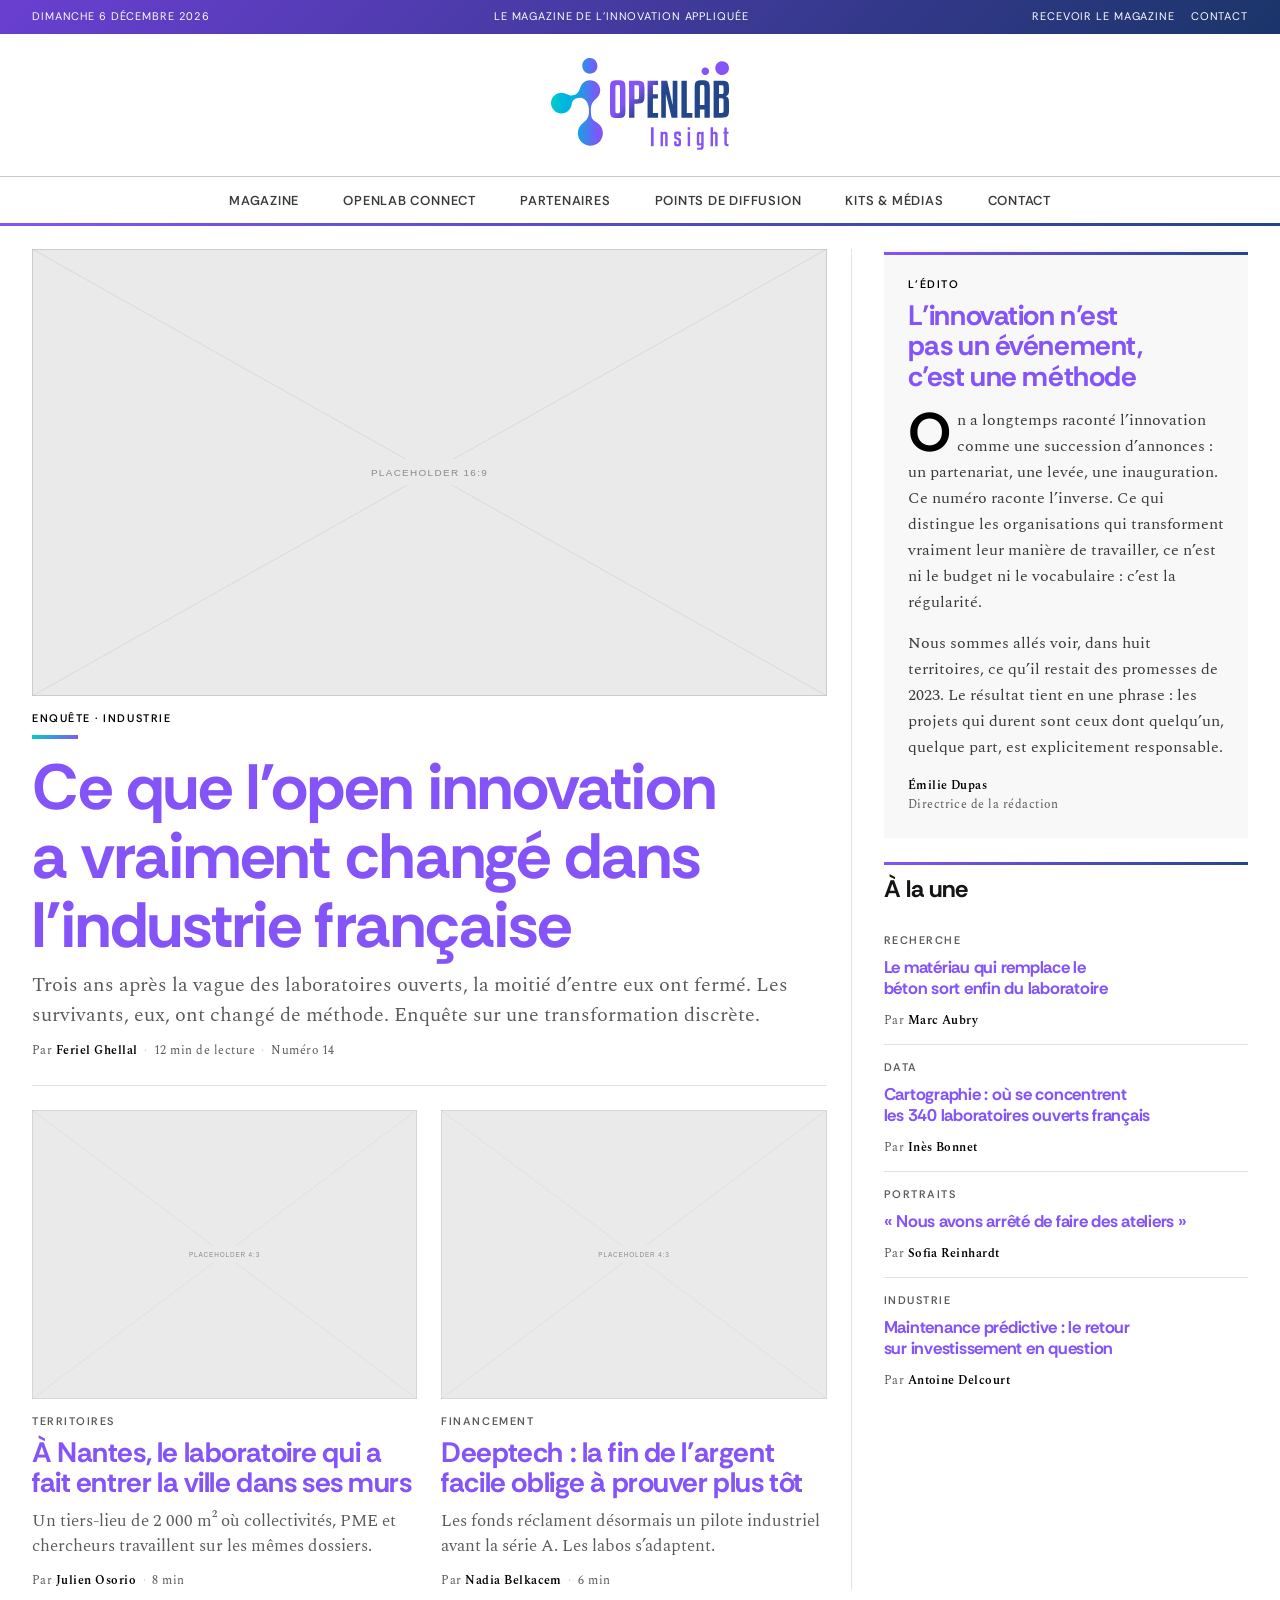
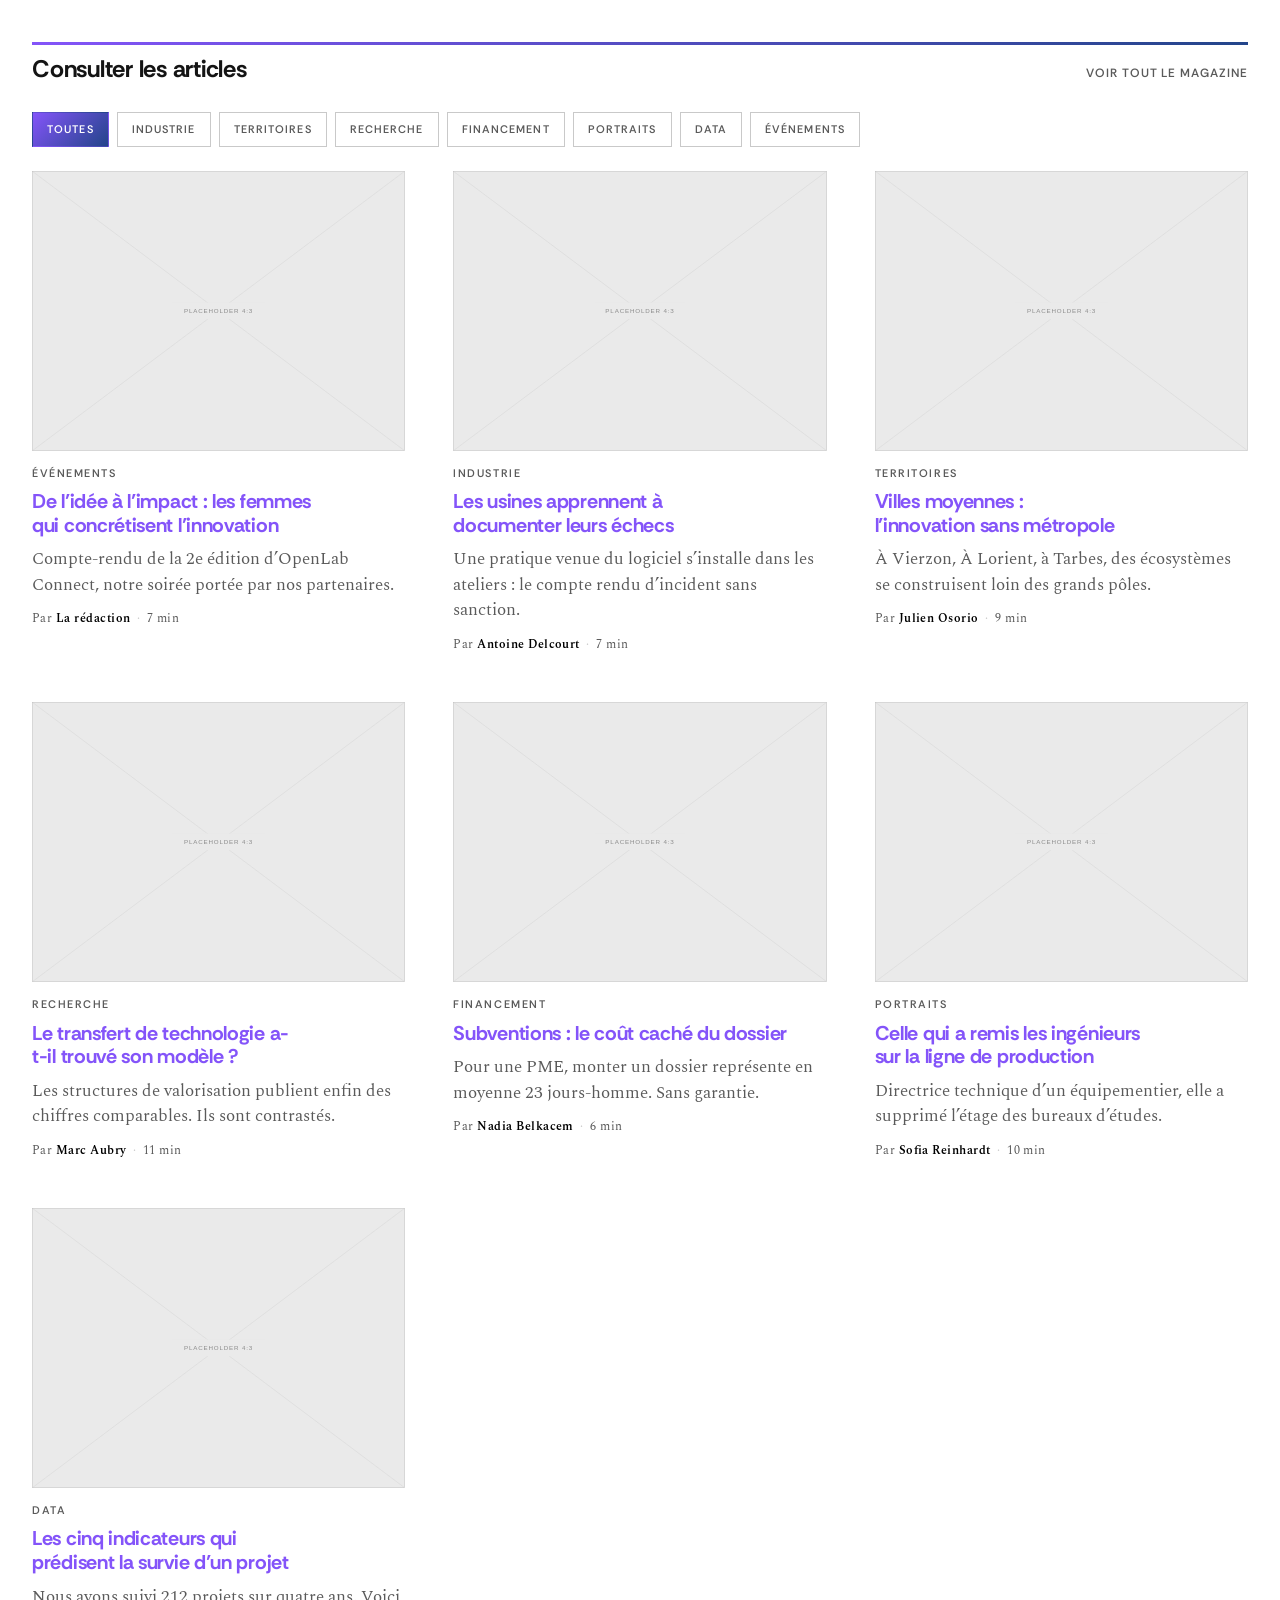
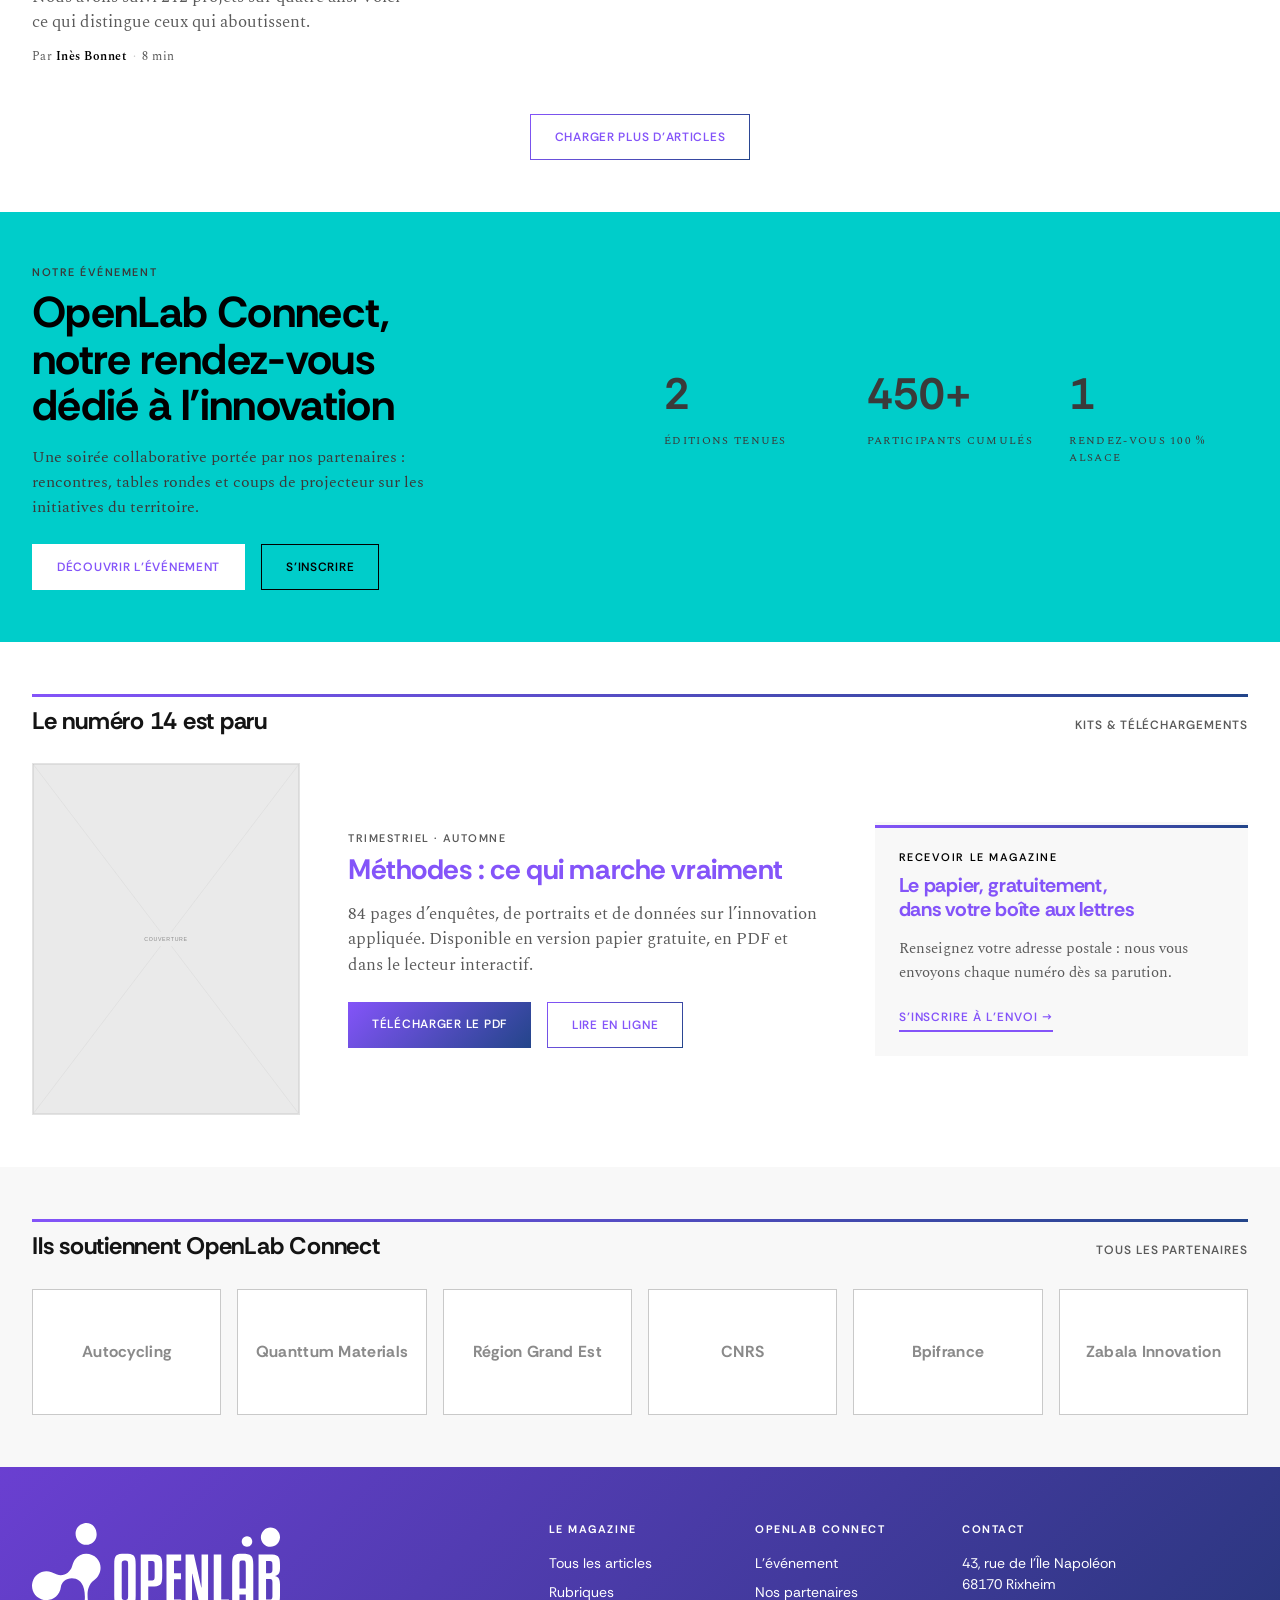
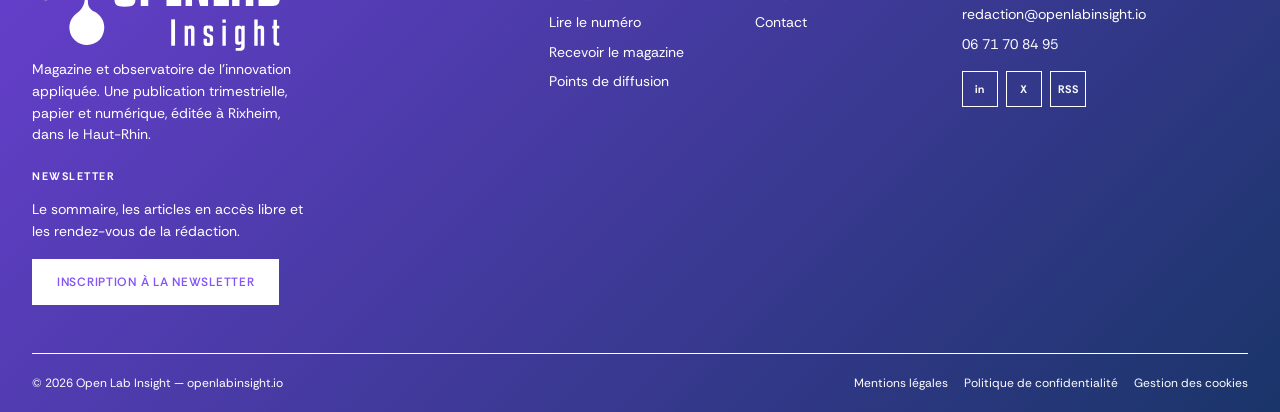
==== commit ee203b43: "Ajoute la variante claire des boutons oli-share pour le footer .oli-share (icônes de partage) est au" ====
--- a/index.html
+++ b/index.html
@@ -391,7 +391,7 @@
           <li><a href="mailto:redaction@openlabinsight.io">redaction@openlabinsight.io</a></li>
           <li><a href="tel:+33671708495">06 71 70 84 95</a></li>
         </ul>
-        <div class="oli-share d-flex gap-2 mt-3">
+        <div class="oli-share oli-share--light d-flex gap-2 mt-3">
           <a href="#" aria-label="LinkedIn">in</a>
           <a href="#" aria-label="X">X</a>
           <a href="#" aria-label="Flux RSS">RSS</a>
--- a/assets/css/style.css
+++ b/assets/css/style.css
@@ -408,6 +408,9 @@
 }
 .oli-share a:hover { background: var(--oli-black); color: var(--oli-white); border-color: var(--oli-black); }
 
+.oli-share--light a { border-color: var(--oli-white); color: var(--oli-white); }
+.oli-share--light a:hover { background: var(--oli-white); color: var(--oli-violet); border-color: var(--oli-white); }
+
 /* ----------------------------------------------------- Bandes noires ----- */
 
 .oli-band-dark {
@@ -445,17 +448,22 @@
 /* --------------------------------------------------------- Boutons ------- */
 
 .btn { font-family: var(--oli-display); border-radius: 0; font-weight: 600; letter-spacing: .06em; text-transform: uppercase; font-size: .75rem; padding: .8125rem 1.5rem; }
-.btn-dark { background: var(--oli-gradient); border: none; }
-.btn-dark:hover { background: var(--oli-gradient-deep); border: none; }
+.btn-dark { background: var(--oli-gradient-accent); border: none; }
+.btn-dark:hover { background: var(--oli-gradient-accent-dark); border: none; }
 .btn-outline-dark {
   border: 1px solid;
-  border-image: var(--oli-gradient) 1;
+  border-image: var(--oli-gradient-accent) 1;
   color: var(--oli-violet);
   background: transparent;
 }
-.btn-outline-dark:hover { background: var(--oli-gradient); color: var(--oli-white); }
-.btn-light { background: var(--oli-white); border-color: var(--oli-white); color: var(--oli-black); }
-.btn-light:hover { background: var(--oli-grey-200); border-color: var(--oli-grey-200); color: var(--oli-black); }
+.btn-outline-dark:hover {
+  background: var(--oli-cyan);
+  border-image: none;
+  border-color: var(--oli-cyan);
+  color: var(--oli-white);
+}
+.btn-light { background: var(--oli-white); border-color: var(--oli-white); color: var(--oli-violet); }
+.btn-light:hover { background: var(--oli-grey-200); border-color: var(--oli-grey-200); color: var(--oli-violet); }
 .btn-outline-light:hover { color: var(--oli-black); }
 
 .oli-arrow-link {
@@ -654,7 +662,7 @@
 
 .oli-footer { background: var(--oli-gradient-accent-dark); color: var(--oli-white); font-family: var(--oli-display); padding: 3.5rem 0 0; margin-top: 0; }
 .oli-footer a:not(.btn) { color: var(--oli-white); }
-.oli-footer a:hover { color: var(--oli-white); text-decoration: underline; text-underline-offset: 3px; }
+.oli-footer a:not(.btn):hover { color: var(--oli-white); text-decoration: underline; text-underline-offset: 3px; }
 .oli-footer h3 {
   font-size: .6875rem; font-weight: 700; letter-spacing: .14em; text-transform: uppercase;
   color: var(--oli-white); margin: 0 0 1rem;
@@ -665,7 +673,7 @@
 .oli-footer__bottom {
   border-top: 1px solid var(--oli-white);
   margin-top: 3rem; padding: 1.25rem 0;
-  font-size: .75rem; color: var(--oli-grey-500);
+  font-size: .75rem; color: var(--oli-white);
 }
 
 /* Toast de confirmation des formulaires (prototype, sans backend) */
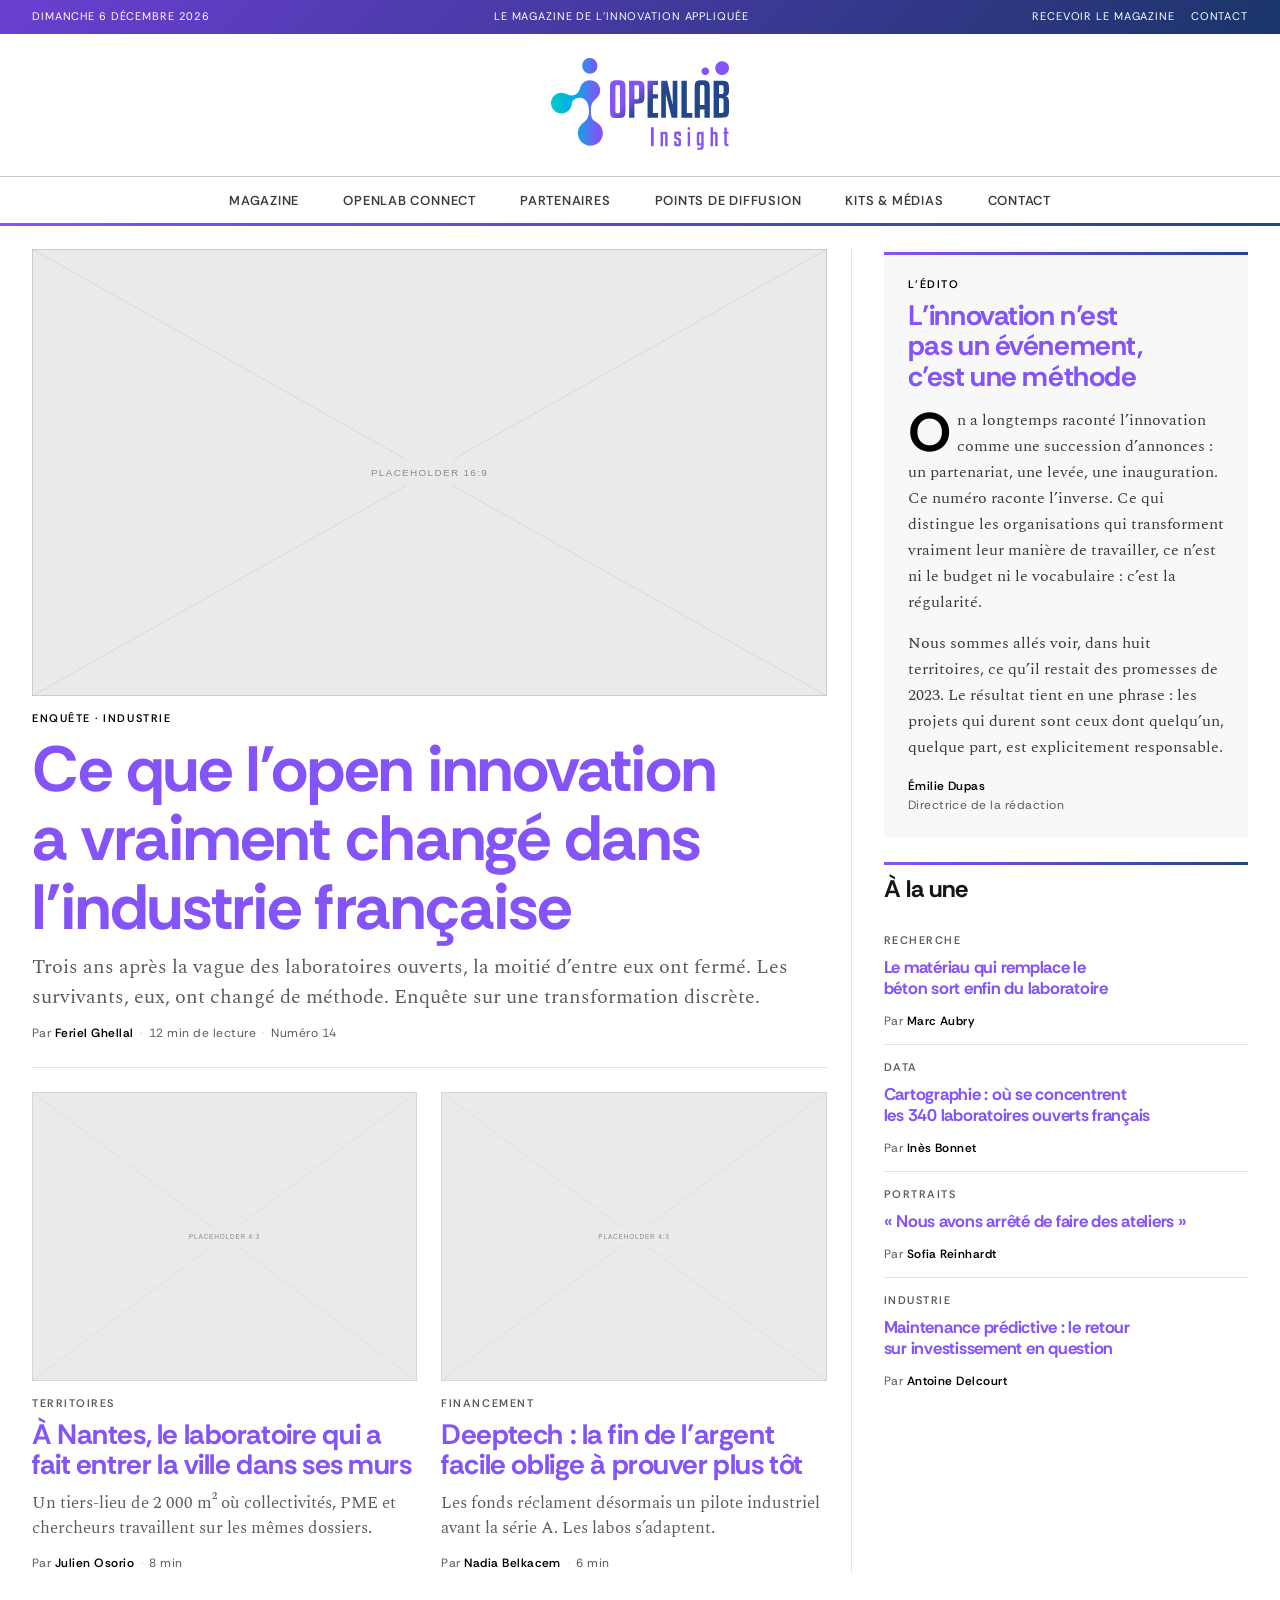
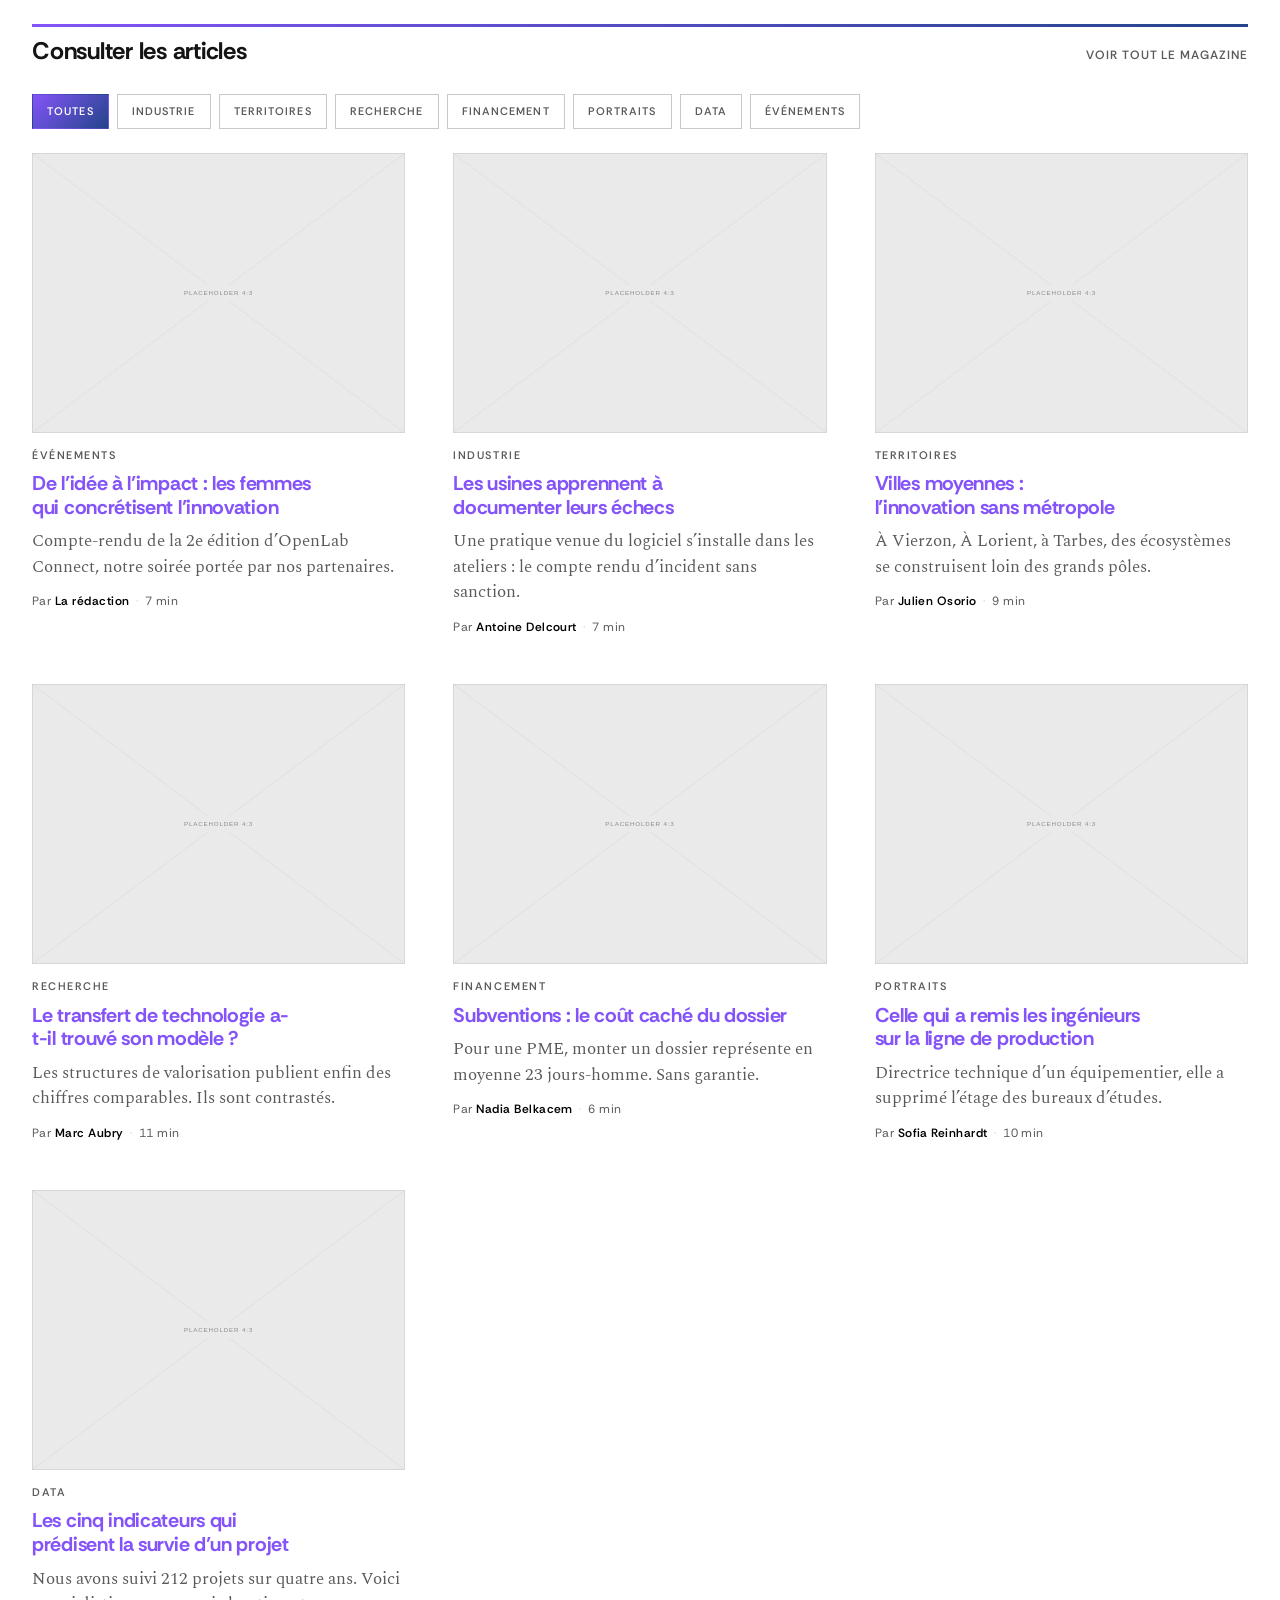
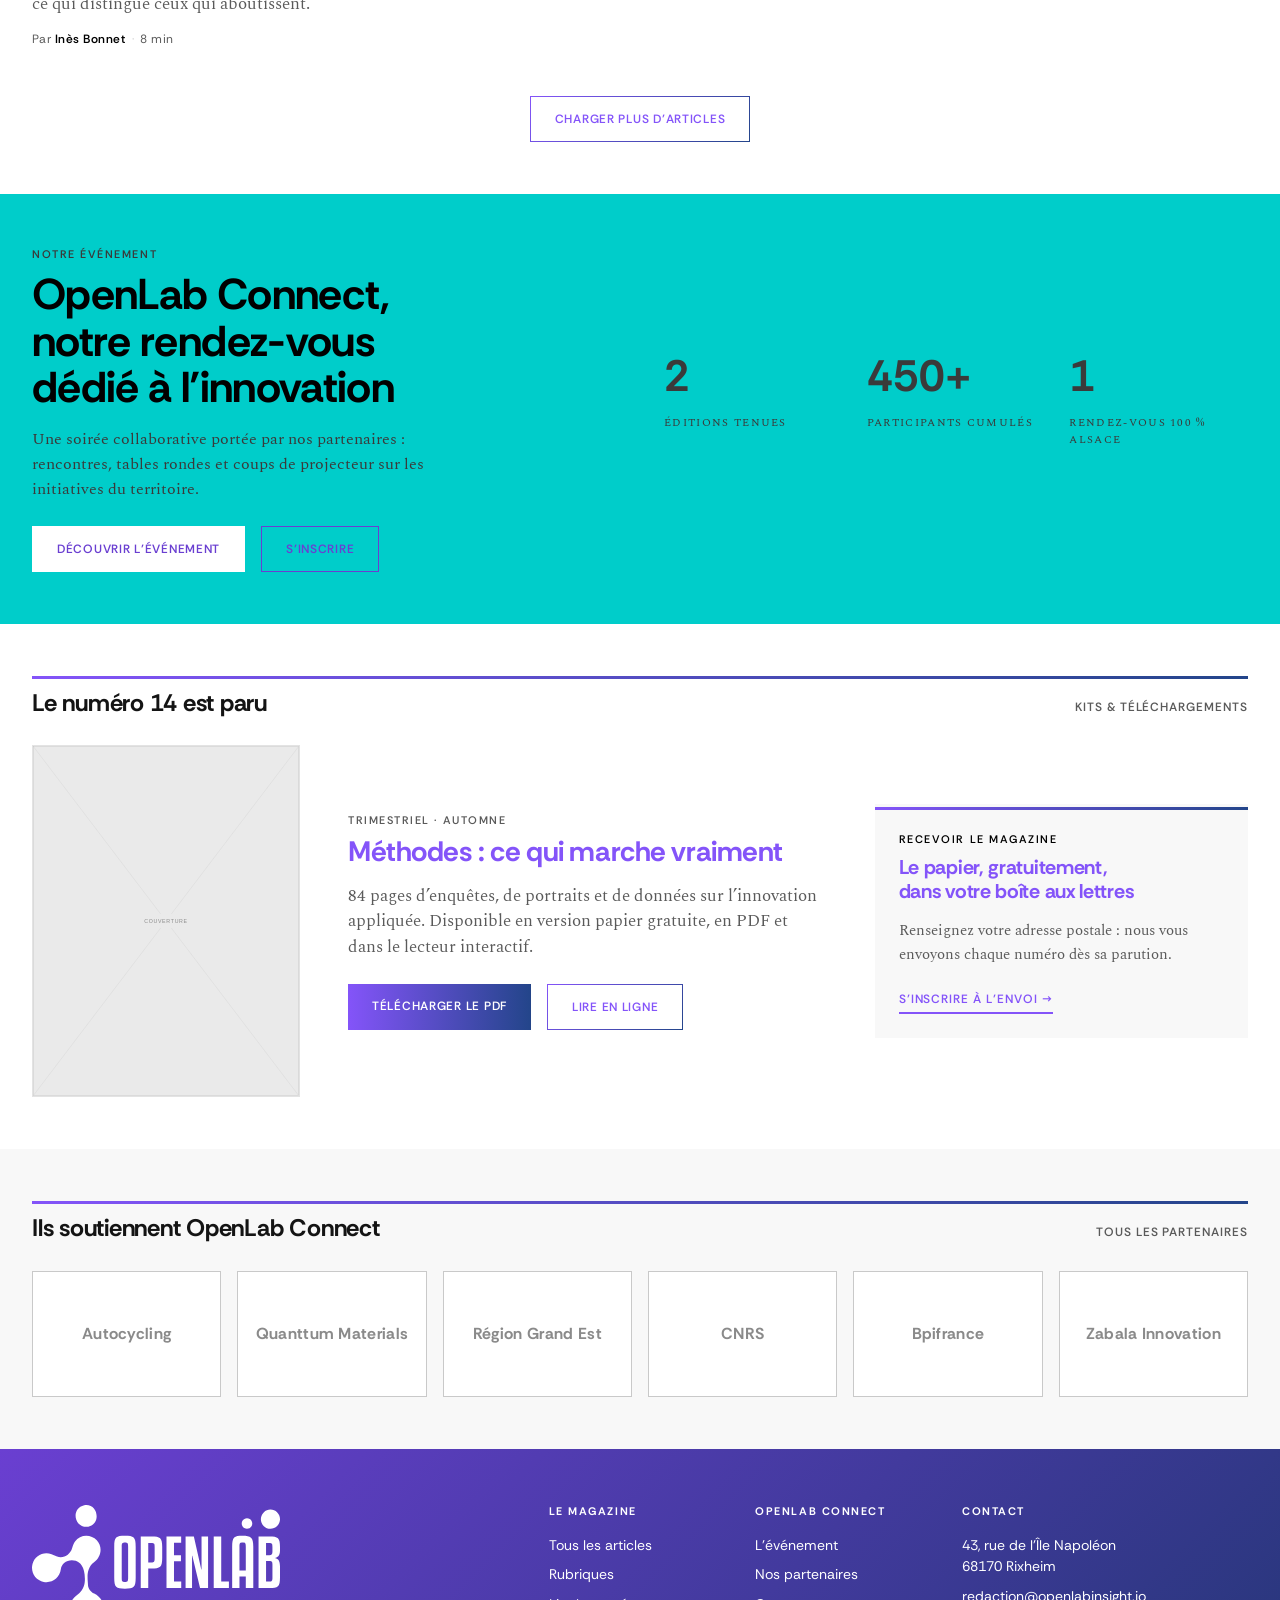
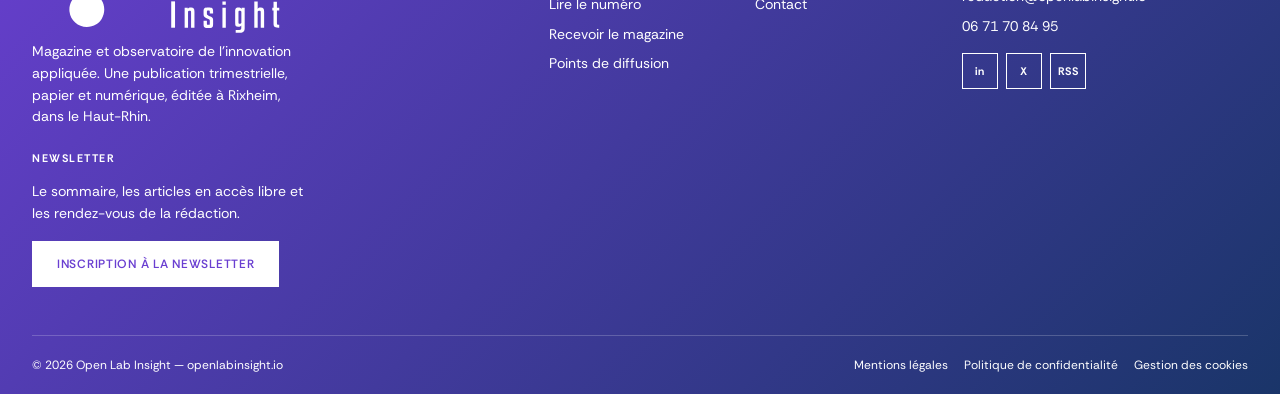
==== commit 5e13c88d: "Réduit l'espace entre le kicker et le titre de l'article principal Le padding-top de .oli-headline--" ====
--- a/index.html
+++ b/index.html
@@ -72,7 +72,7 @@
             <img src="assets/img/ph-wide.svg" alt="" width="1200" height="675">
           </a>
           <p class="oli-kicker oli-kicker--black">Enqu&ecirc;te &middot; Industrie</p>
-          <h1 class="oli-headline oli-headline--xxl oli-headline--accent-bar">
+          <h1 class="oli-headline oli-headline--xxl">
             <a href="article.html">Ce que l&rsquo;open innovation a vraiment chang&eacute; dans l&rsquo;industrie fran&ccedil;aise</a>
           </h1>
           <p class="oli-standfirst oli-standfirst--lg">
--- a/assets/css/style.css
+++ b/assets/css/style.css
@@ -106,12 +106,6 @@
   text-wrap: balance;
 }
 .oli-headline--xxl { font-size: clamp(2.4rem, 5.2vw, 4rem); }
-/* Signature dégradée réservée au grand titre « à la une » de l'accueil */
-.oli-headline--accent-bar { padding-top: 1.125rem; position: relative; }
-.oli-headline--accent-bar::before {
-  content: ""; position: absolute; top: 0; left: 0;
-  width: 46px; height: 4px; background: var(--oli-gradient);
-}
 .oli-headline--xl  { font-size: clamp(1.9rem, 3.4vw, 2.7rem); }
 .oli-headline--lg  { font-size: clamp(1.5rem, 2.2vw, 1.9rem); }
 .oli-headline--md  { font-size: 1.25rem; line-height: 1.18; }
@@ -134,6 +128,7 @@
 .oli-standfirst--lg { font-size: 1.25rem; }
 
 .oli-byline {
+  font-family: var(--oli-display);
   font-size: .75rem;
   letter-spacing: .04em;
   color: var(--oli-grey-700);
@@ -402,14 +397,14 @@
 .oli-share a {
   display: inline-flex; align-items: center; justify-content: center;
   width: 36px; height: 36px;
-  border: var(--oli-rule-dark);
+  border: 1px solid var(--oli-violet);
   font-size: .6875rem; font-weight: 700; letter-spacing: .04em;
-  color: var(--oli-graphite);
-}
-.oli-share a:hover { background: var(--oli-black); color: var(--oli-white); border-color: var(--oli-black); }
+  color: var(--oli-violet);
+  transition: background-color .15s ease, color .15s ease, border-color .15s ease;
+}
+.oli-share a:hover { background: var(--oli-violet); color: var(--oli-white); border-color: var(--oli-violet); }
 
 .oli-share--light a { border-color: var(--oli-white); color: var(--oli-white); }
-.oli-share--light a:hover { background: var(--oli-white); color: var(--oli-violet); border-color: var(--oli-white); }
 
 /* ----------------------------------------------------- Bandes noires ----- */
 
@@ -431,13 +426,13 @@
 .oli-band-accent p { color: var(--oli-graphite); }
 .oli-band-accent a:not(.btn) { color: var(--oli-black); }
 .oli-band-accent .btn-outline-light {
-  color: var(--oli-black);
-  border-color: var(--oli-black);
+  color: var(--oli-accent-dark);
+  border-color: var(--oli-accent-dark);
 }
 .oli-band-accent .btn-outline-light:hover {
-  background: var(--oli-black);
+  background: var(--oli-violet);
   color: var(--oli-white);
-  border-color: var(--oli-black);
+  border-color: var(--oli-violet);
 }
 
 .oli-band-grey { background: var(--oli-grey-50); }
@@ -448,8 +443,17 @@
 /* --------------------------------------------------------- Boutons ------- */
 
 .btn { font-family: var(--oli-display); border-radius: 0; font-weight: 600; letter-spacing: .06em; text-transform: uppercase; font-size: .75rem; padding: .8125rem 1.5rem; }
-.btn-dark { background: var(--oli-gradient-accent); border: none; }
-.btn-dark:hover { background: var(--oli-gradient-accent-dark); border: none; }
+.btn-dark {
+  background-image: linear-gradient(90deg, var(--oli-cyan) 0%, var(--oli-violet) 50%, var(--oli-blue) 100%);
+  background-size: 200% 100%;
+  background-position: 100% 0;
+  transition: background-position .5s ease;
+  border: none;
+}
+.btn-dark:hover { background-position: 0% 0; }
+@media (prefers-reduced-motion: reduce) {
+  .btn-dark { transition: none; }
+}
 .btn-outline-dark {
   border: 1px solid;
   border-image: var(--oli-gradient-accent) 1;
@@ -462,8 +466,8 @@
   border-color: var(--oli-cyan);
   color: var(--oli-white);
 }
-.btn-light { background: var(--oli-white); border-color: var(--oli-white); color: var(--oli-violet); }
-.btn-light:hover { background: var(--oli-grey-200); border-color: var(--oli-grey-200); color: var(--oli-violet); }
+.btn-light { background: var(--oli-white); border-color: var(--oli-white); color: var(--oli-accent-dark); }
+.btn-light:hover { background: var(--oli-grey-200); border-color: var(--oli-grey-200); color: var(--oli-accent-dark); }
 .btn-outline-light:hover { color: var(--oli-black); }
 
 .oli-arrow-link {
@@ -663,6 +667,12 @@
 .oli-footer { background: var(--oli-gradient-accent-dark); color: var(--oli-white); font-family: var(--oli-display); padding: 3.5rem 0 0; margin-top: 0; }
 .oli-footer a:not(.btn) { color: var(--oli-white); }
 .oli-footer a:not(.btn):hover { color: var(--oli-white); text-decoration: underline; text-underline-offset: 3px; }
+.oli-footer .oli-share--light a:hover {
+  background: var(--oli-white);
+  color: var(--oli-violet);
+  border-color: var(--oli-white);
+  text-decoration: none;
+}
 .oli-footer h3 {
   font-size: .6875rem; font-weight: 700; letter-spacing: .14em; text-transform: uppercase;
   color: var(--oli-white); margin: 0 0 1rem;
@@ -671,7 +681,7 @@
 .oli-footer li { margin-bottom: .5rem; }
 .oli-footer__logo-img { height: 128px; width: auto; display: block; }
 .oli-footer__bottom {
-  border-top: 1px solid var(--oli-white);
+  border-top: 1px solid rgba(255, 255, 255, .2);
   margin-top: 3rem; padding: 1.25rem 0;
   font-size: .75rem; color: var(--oli-white);
 }
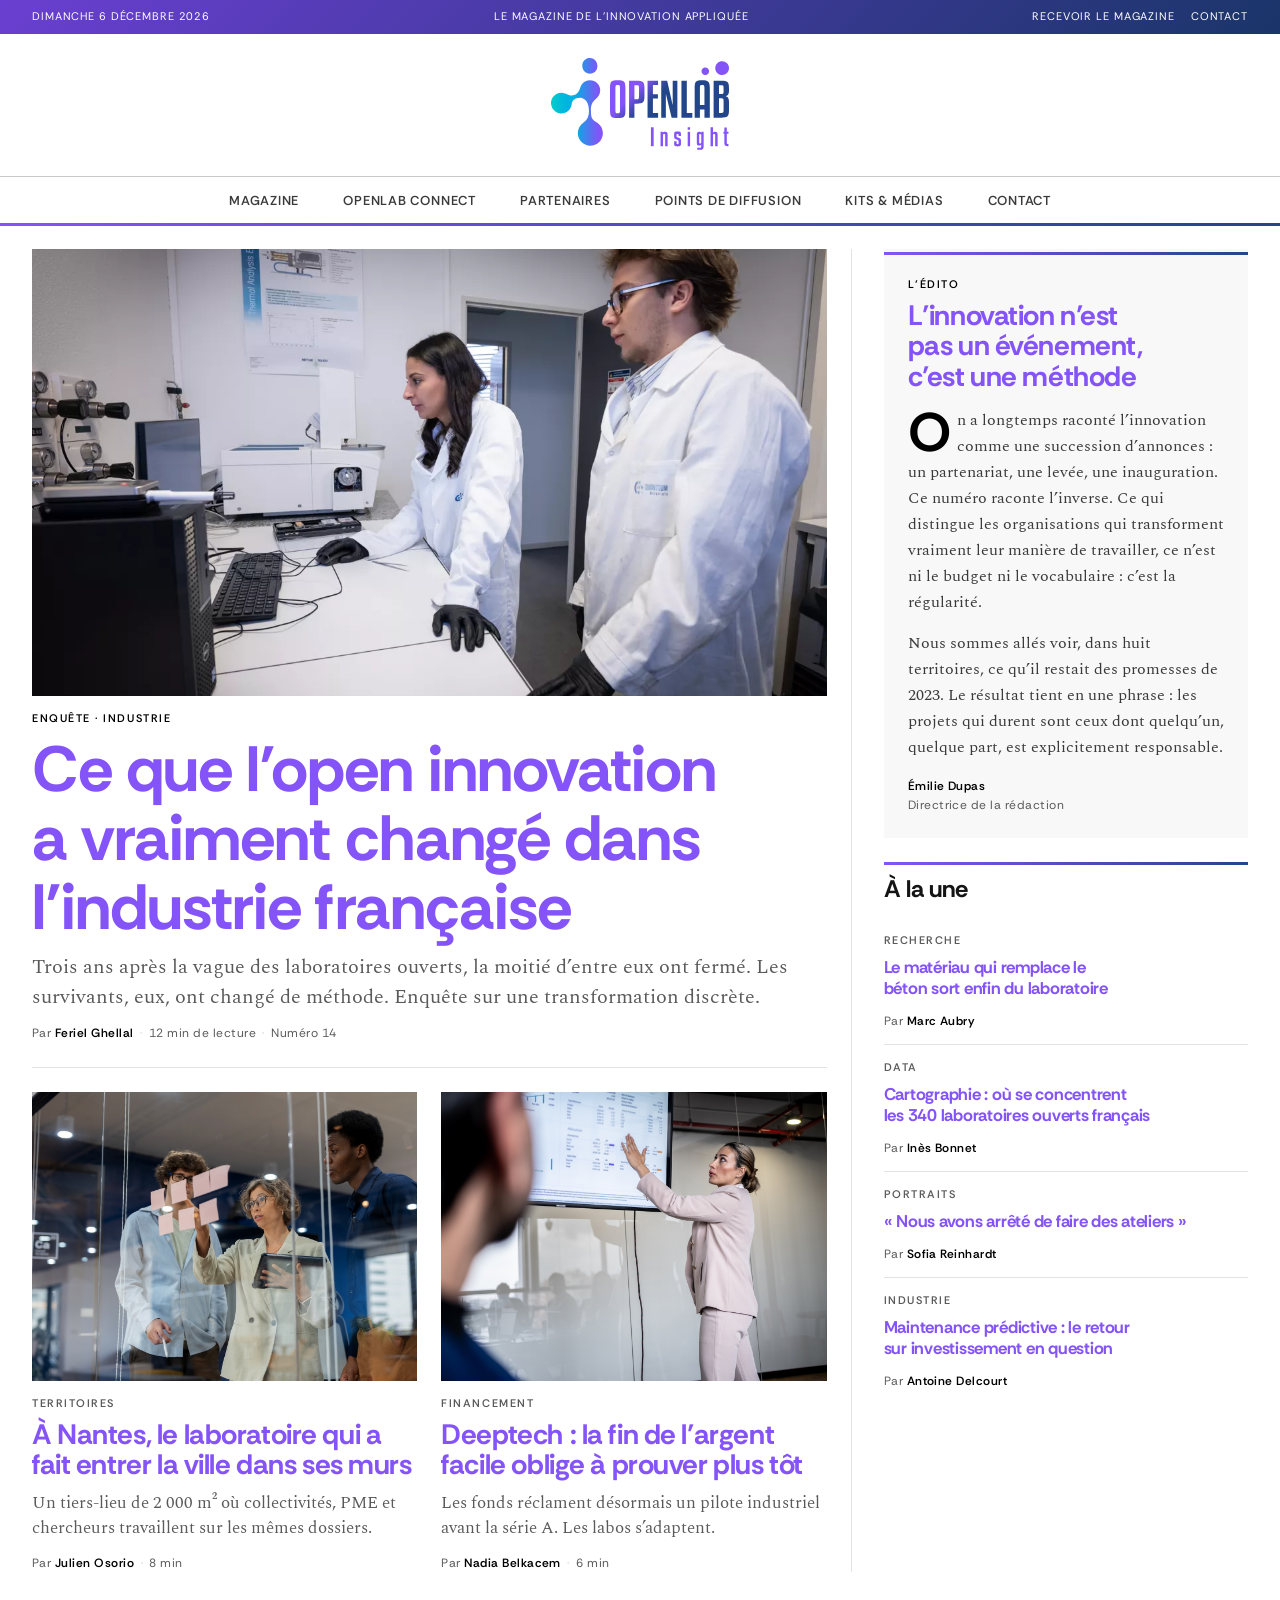
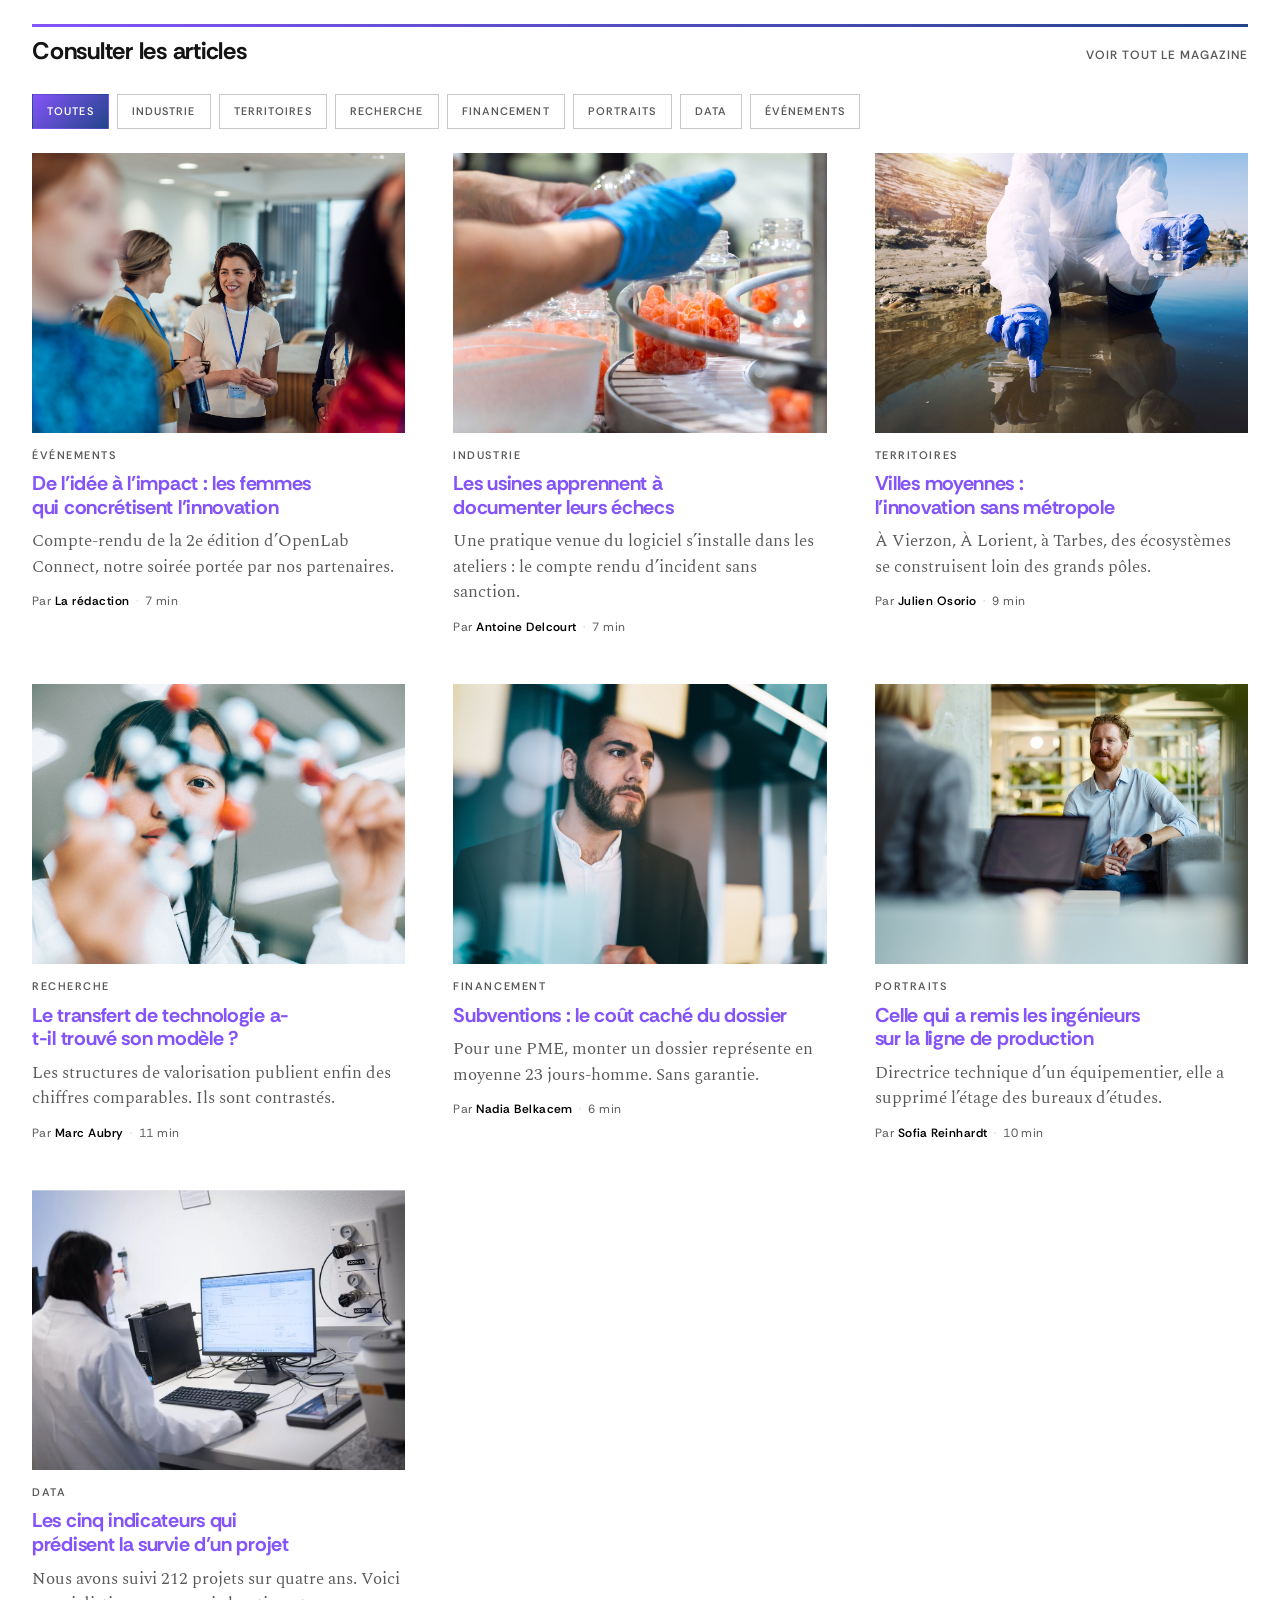
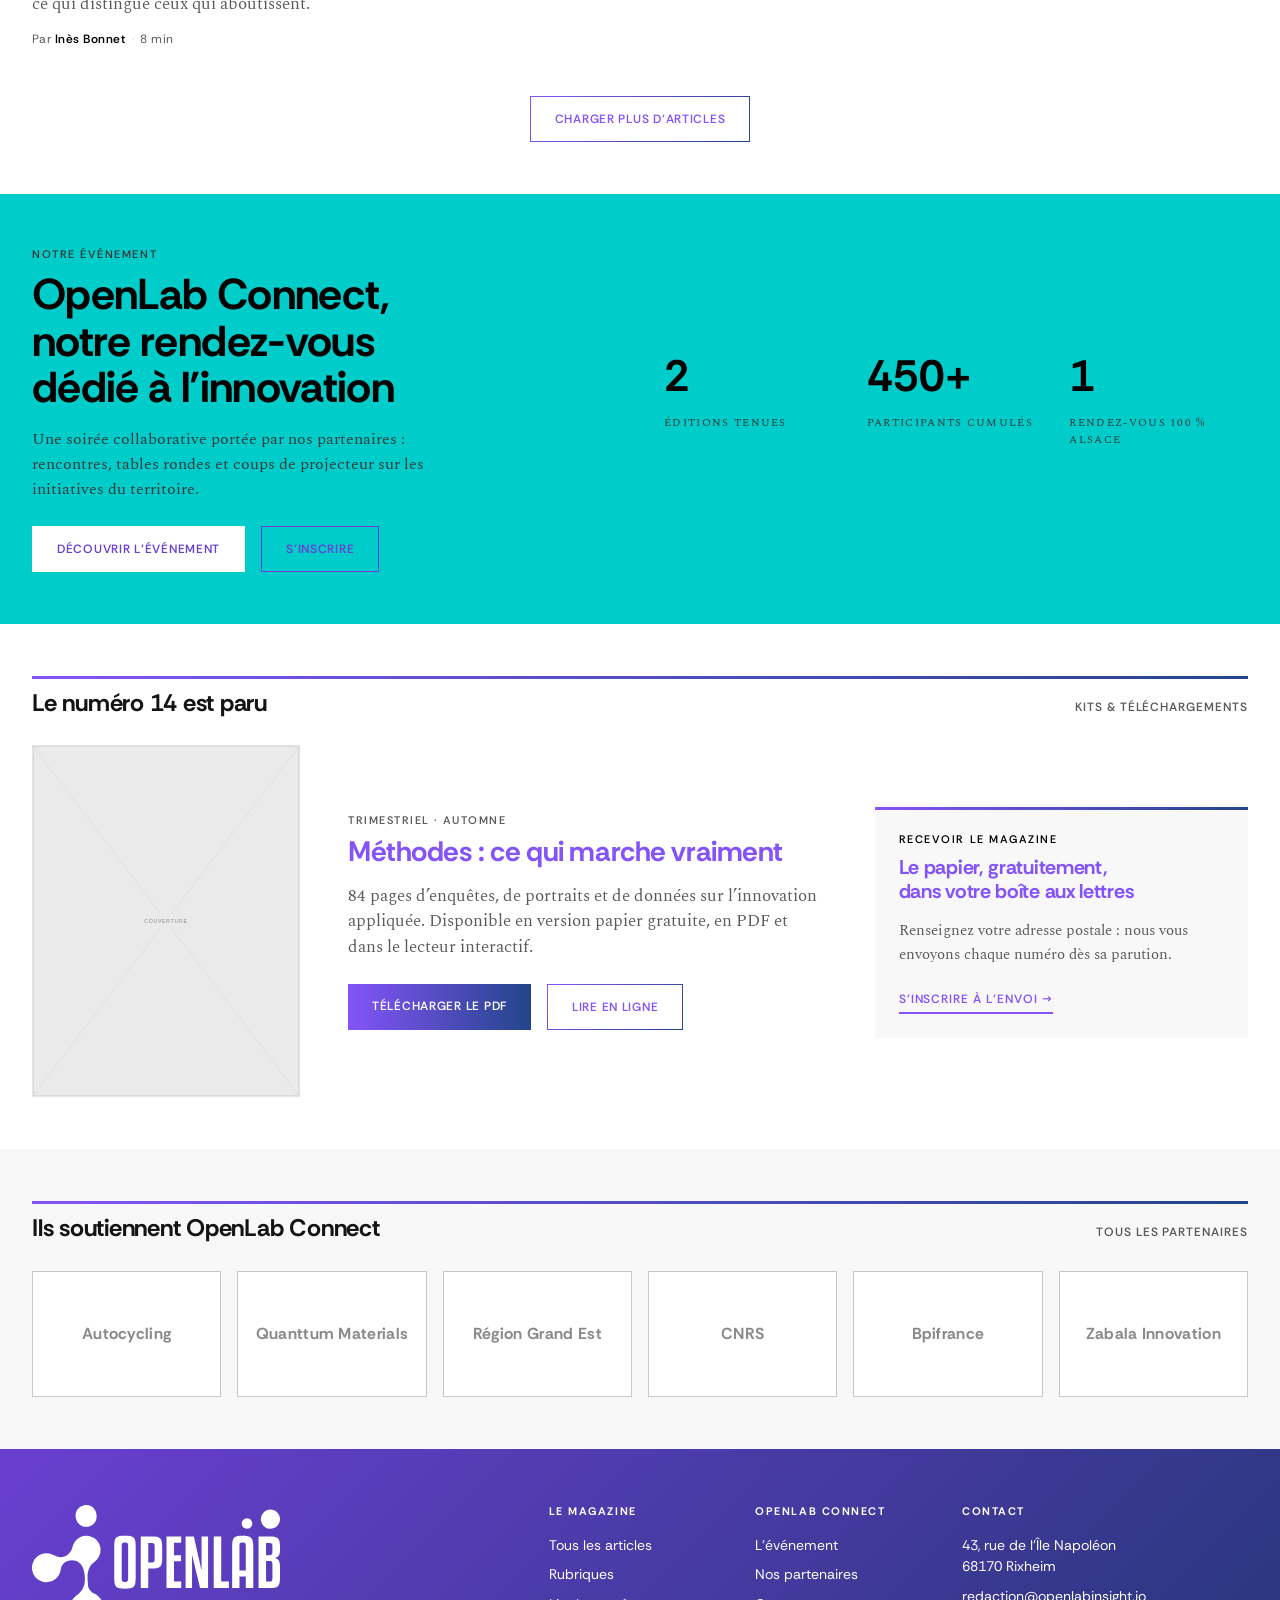
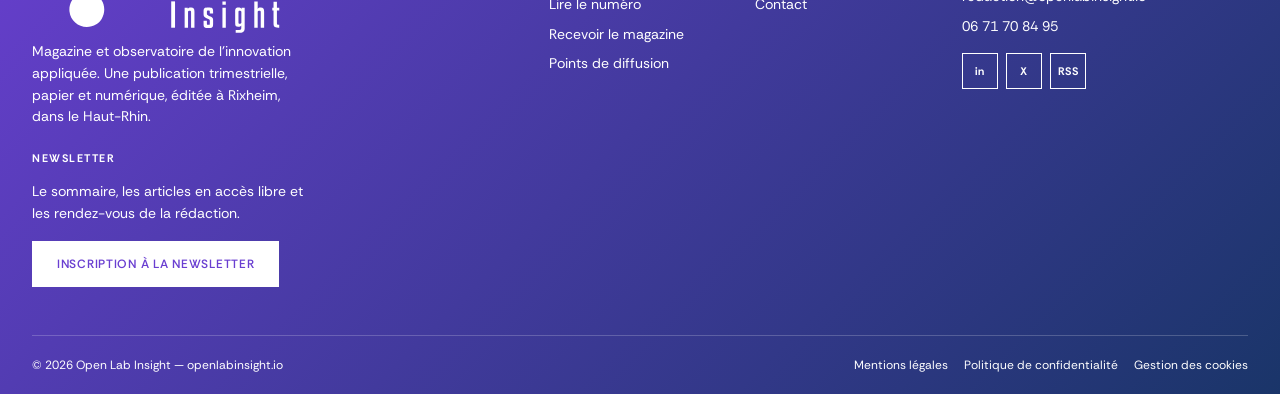
==== commit 68be1798: "Remplace des images placeholder par les photos fournies pour une maquette plus fidèle - Ajoute asset" ====
--- a/index.html
+++ b/index.html
@@ -69,7 +69,7 @@
       <div class="col-lg-8">
         <article class="oli-card">
           <a class="oli-card__media" href="article.html" tabindex="-1" aria-hidden="true">
-            <img src="assets/img/ph-wide.svg" alt="" width="1200" height="675">
+            <img src="assets/img/placeholder/laboratoire-2.webp" alt="" width="1200" height="675" class="oli-photo--wide">
           </a>
           <p class="oli-kicker oli-kicker--black">Enqu&ecirc;te &middot; Industrie</p>
           <h1 class="oli-headline oli-headline--xxl">
@@ -90,7 +90,7 @@
             <div class="col-md-6">
               <article class="oli-card">
                 <a class="oli-card__media" href="article.html" tabindex="-1" aria-hidden="true">
-                  <img src="assets/img/ph-standard.svg" alt="" width="900" height="675">
+                  <img src="assets/img/placeholder/iStock-2173725886.jpg" alt="" width="900" height="675">
                 </a>
                 <p class="oli-kicker">Territoires</p>
                 <h2 class="oli-headline oli-headline--lg"><a href="article.html">&Agrave; Nantes, le laboratoire qui a fait entrer la ville dans ses murs</a></h2>
@@ -101,7 +101,7 @@
             <div class="col-md-6">
               <article class="oli-card">
                 <a class="oli-card__media" href="article.html" tabindex="-1" aria-hidden="true">
-                  <img src="assets/img/ph-standard.svg" alt="" width="900" height="675">
+                  <img src="assets/img/placeholder/iStock-1475305456.jpg" alt="" width="900" height="675">
                 </a>
                 <p class="oli-kicker">Financement</p>
                 <h2 class="oli-headline oli-headline--lg"><a href="article.html">Deeptech&nbsp;: la fin de l&rsquo;argent facile oblige &agrave; prouver plus t&ocirc;t</a></h2>
@@ -189,7 +189,7 @@
     <div class="row g-4 g-lg-5" id="grilleArticles">
       <div class="col-md-6 col-lg-4" data-rubrique="evenements">
         <article class="oli-card">
-          <a class="oli-card__media" href="article-openlab-connect-2.html" tabindex="-1" aria-hidden="true"><img src="assets/img/ph-standard.svg" alt="" width="900" height="675"></a>
+          <a class="oli-card__media" href="article-openlab-connect-2.html" tabindex="-1" aria-hidden="true"><img src="assets/img/placeholder/iStock-1785808255.jpg" alt="" width="900" height="675"></a>
           <p class="oli-kicker">&Eacute;v&eacute;nements</p>
           <h3 class="oli-headline oli-headline--md"><a href="article-openlab-connect-2.html">De l&rsquo;id&eacute;e &agrave; l&rsquo;impact&nbsp;: les femmes qui concr&eacute;tisent l&rsquo;innovation</a></h3>
           <p class="oli-standfirst">Compte-rendu de la 2e &eacute;dition d&rsquo;OpenLab Connect, notre soir&eacute;e port&eacute;e par nos partenaires.</p>
@@ -198,7 +198,7 @@
       </div>
       <div class="col-md-6 col-lg-4" data-rubrique="industrie">
         <article class="oli-card">
-          <a class="oli-card__media" href="article.html" tabindex="-1" aria-hidden="true"><img src="assets/img/ph-standard.svg" alt="" width="900" height="675"></a>
+          <a class="oli-card__media" href="article.html" tabindex="-1" aria-hidden="true"><img src="assets/img/placeholder/iStock-2209622603.jpg" alt="" width="900" height="675"></a>
           <p class="oli-kicker">Industrie</p>
           <h3 class="oli-headline oli-headline--md"><a href="article.html">Les usines apprennent &agrave; documenter leurs &eacute;checs</a></h3>
           <p class="oli-standfirst">Une pratique venue du logiciel s&rsquo;installe dans les ateliers&nbsp;: le compte rendu d&rsquo;incident sans sanction.</p>
@@ -207,7 +207,7 @@
       </div>
       <div class="col-md-6 col-lg-4" data-rubrique="territoires">
         <article class="oli-card">
-          <a class="oli-card__media" href="article.html" tabindex="-1" aria-hidden="true"><img src="assets/img/ph-standard.svg" alt="" width="900" height="675"></a>
+          <a class="oli-card__media" href="article.html" tabindex="-1" aria-hidden="true"><img src="assets/img/placeholder/ecologiste-prenant-des-echantillons-d-eau-avec-un-tube-a-essai-de-la-riviere-de-la-ville-pour-determiner-le-niveau-de-contamination-et-de-pollution.jpg" alt="" width="900" height="675"></a>
           <p class="oli-kicker">Territoires</p>
           <h3 class="oli-headline oli-headline--md"><a href="article.html">Villes moyennes&nbsp;: l&rsquo;innovation sans m&eacute;tropole</a></h3>
           <p class="oli-standfirst">&Agrave; Vierzon, &Agrave; Lorient, &agrave; Tarbes, des &eacute;cosyst&egrave;mes se construisent loin des grands p&ocirc;les.</p>
@@ -216,7 +216,7 @@
       </div>
       <div class="col-md-6 col-lg-4" data-rubrique="recherche">
         <article class="oli-card">
-          <a class="oli-card__media" href="article.html" tabindex="-1" aria-hidden="true"><img src="assets/img/ph-standard.svg" alt="" width="900" height="675"></a>
+          <a class="oli-card__media" href="article.html" tabindex="-1" aria-hidden="true"><img src="assets/img/placeholder/iStock-477001700.jpg" alt="" width="900" height="675"></a>
           <p class="oli-kicker">Recherche</p>
           <h3 class="oli-headline oli-headline--md"><a href="article.html">Le transfert de technologie a-t-il trouv&eacute; son mod&egrave;le&nbsp;?</a></h3>
           <p class="oli-standfirst">Les structures de valorisation publient enfin des chiffres comparables. Ils sont contrast&eacute;s.</p>
@@ -225,7 +225,7 @@
       </div>
       <div class="col-md-6 col-lg-4" data-rubrique="financement">
         <article class="oli-card">
-          <a class="oli-card__media" href="article.html" tabindex="-1" aria-hidden="true"><img src="assets/img/ph-standard.svg" alt="" width="900" height="675"></a>
+          <a class="oli-card__media" href="article.html" tabindex="-1" aria-hidden="true"><img src="assets/img/placeholder/iStock-1408134265.jpg" alt="" width="900" height="675"></a>
           <p class="oli-kicker">Financement</p>
           <h3 class="oli-headline oli-headline--md"><a href="article.html">Subventions&nbsp;: le co&ucirc;t cach&eacute; du dossier</a></h3>
           <p class="oli-standfirst">Pour une PME, monter un dossier repr&eacute;sente en moyenne 23 jours-homme. Sans garantie.</p>
@@ -234,7 +234,7 @@
       </div>
       <div class="col-md-6 col-lg-4" data-rubrique="portraits">
         <article class="oli-card">
-          <a class="oli-card__media" href="article.html" tabindex="-1" aria-hidden="true"><img src="assets/img/ph-standard.svg" alt="" width="900" height="675"></a>
+          <a class="oli-card__media" href="article.html" tabindex="-1" aria-hidden="true"><img src="assets/img/placeholder/iStock-1979775548.jpg" alt="" width="900" height="675"></a>
           <p class="oli-kicker">Portraits</p>
           <h3 class="oli-headline oli-headline--md"><a href="article.html">Celle qui a remis les ing&eacute;nieurs sur la ligne de production</a></h3>
           <p class="oli-standfirst">Directrice technique d&rsquo;un &eacute;quipementier, elle a supprim&eacute; l&rsquo;&eacute;tage des bureaux d&rsquo;&eacute;tudes.</p>
@@ -243,7 +243,7 @@
       </div>
       <div class="col-md-6 col-lg-4" data-rubrique="data">
         <article class="oli-card">
-          <a class="oli-card__media" href="article.html" tabindex="-1" aria-hidden="true"><img src="assets/img/ph-standard.svg" alt="" width="900" height="675"></a>
+          <a class="oli-card__media" href="article.html" tabindex="-1" aria-hidden="true"><img src="assets/img/placeholder/laboratoire-7.webp" alt="" width="900" height="675"></a>
           <p class="oli-kicker">Data</p>
           <h3 class="oli-headline oli-headline--md"><a href="article.html">Les cinq indicateurs qui pr&eacute;disent la survie d&rsquo;un projet</a></h3>
           <p class="oli-standfirst">Nous avons suivi 212 projets sur quatre ans. Voici ce qui distingue ceux qui aboutissent.</p>
--- a/assets/css/style.css
+++ b/assets/css/style.css
@@ -279,7 +279,7 @@
 
 .oli-card { display: block; }
 .oli-card__media { display: block; overflow: hidden; background: var(--oli-grey-100); margin-bottom: .875rem; }
-.oli-card__media img { width: 100%; transition: transform .35s ease, filter .35s ease; }
+.oli-card__media img { width: 100%; aspect-ratio: 4 / 3; object-fit: cover; transition: transform .35s ease, filter .35s ease; }
 .oli-card:hover .oli-card__media img { transform: scale(1.03); }
 .oli-card + .oli-card { margin-top: 1.75rem; padding-top: 1.75rem; border-top: var(--oli-rule); }
 
@@ -368,23 +368,25 @@
 .oli-article__body a { text-decoration: underline; text-underline-offset: 3px; text-decoration-thickness: 1px; }
 
 .oli-quote {
-  border-top: var(--oli-rule-heavy);
+  border-top: 3px solid var(--oli-cyan);
   border-bottom: var(--oli-rule);
   padding: 1.25rem 0;
   margin: 2rem 0;
 }
 .oli-quote p {
-  font-family: var(--oli-display);
+  font-family: var(--oli-body);
   font-size: 1.5rem;
   line-height: 1.28;
   font-weight: 600;
-  color: var(--oli-black);
+  color: var(--oli-blue);
   margin: 0 0 .625rem;
   letter-spacing: -.01em;
 }
-.oli-quote footer { font-size: .75rem; letter-spacing: .06em; text-transform: uppercase; color: var(--oli-grey-700); }
+.oli-quote footer { font-family: var(--oli-display); font-size: .75rem; letter-spacing: .06em; text-transform: uppercase; color: var(--oli-grey-700); }
 
 figure { margin: 0 0 1.75rem; }
+img.oli-photo--panorama { width: 100%; aspect-ratio: 1600 / 640; object-fit: cover; }
+img.oli-photo--wide { width: 100%; aspect-ratio: 1200 / 675; object-fit: cover; }
 figcaption {
   font-size: .75rem;
   line-height: 1.45;
@@ -569,6 +571,9 @@
 
 /* ------------------------------------------------------ Formulaires ------ */
 
+.form-label, .form-control, .form-select, .form-check-label, .form-text, .invalid-feedback {
+  font-family: var(--oli-display);
+}
 .form-label {
   font-size: .6875rem; font-weight: 600; letter-spacing: .1em; text-transform: uppercase;
   color: var(--oli-graphite); margin-bottom: .375rem;
@@ -599,9 +604,10 @@
 .oli-stat__value {
   font-family: var(--oli-display);
   font-size: clamp(2rem, 4vw, 2.75rem);
-  font-weight: 700; line-height: 1; color: var(--oli-black);
+  font-weight: 700; line-height: 1; color: var(--oli-cyan);
 }
 .oli-band-dark .oli-stat__value { color: var(--oli-white); }
+.oli-band-accent .oli-stat__value { color: var(--oli-black); }
 .oli-stat__label { font-size: .6875rem; letter-spacing: .12em; text-transform: uppercase; color: var(--oli-grey-700); margin-top: .5rem; }
 .oli-band-dark .oli-stat__label { color: var(--oli-grey-500); }
 
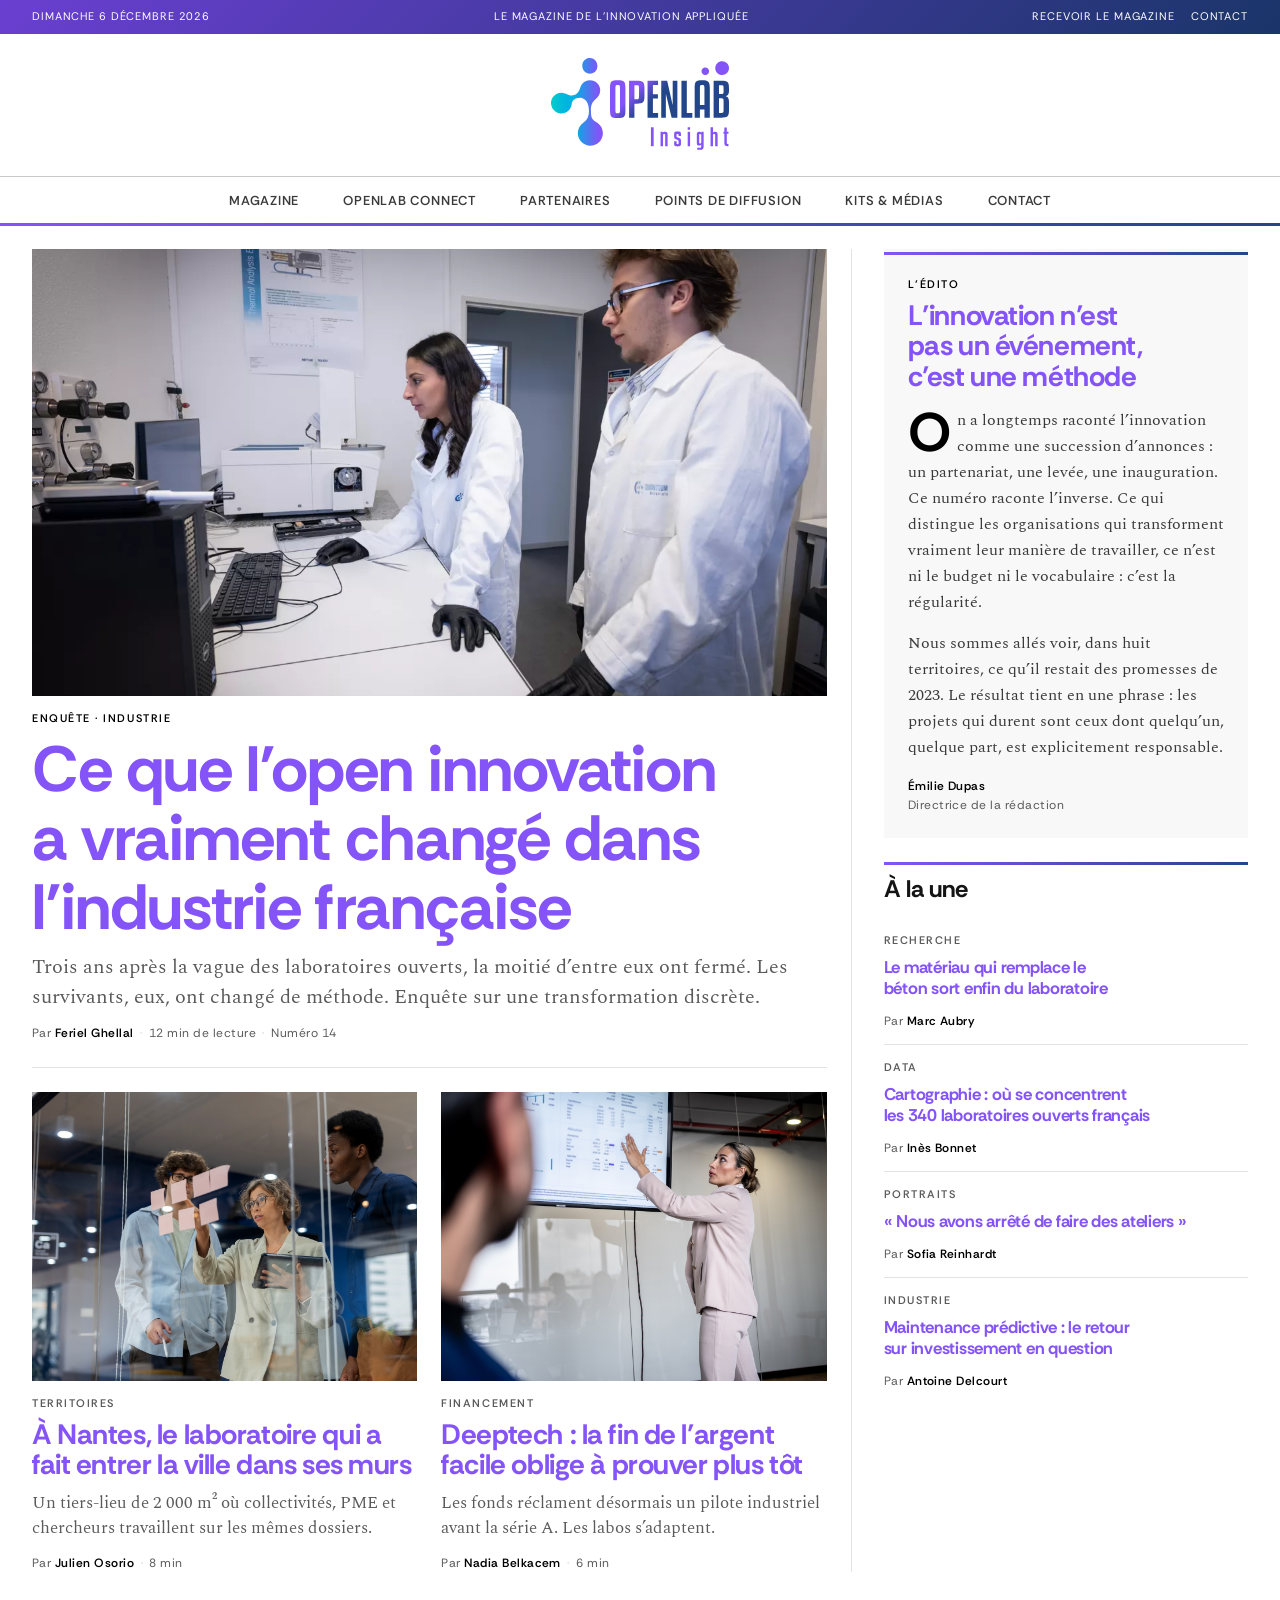
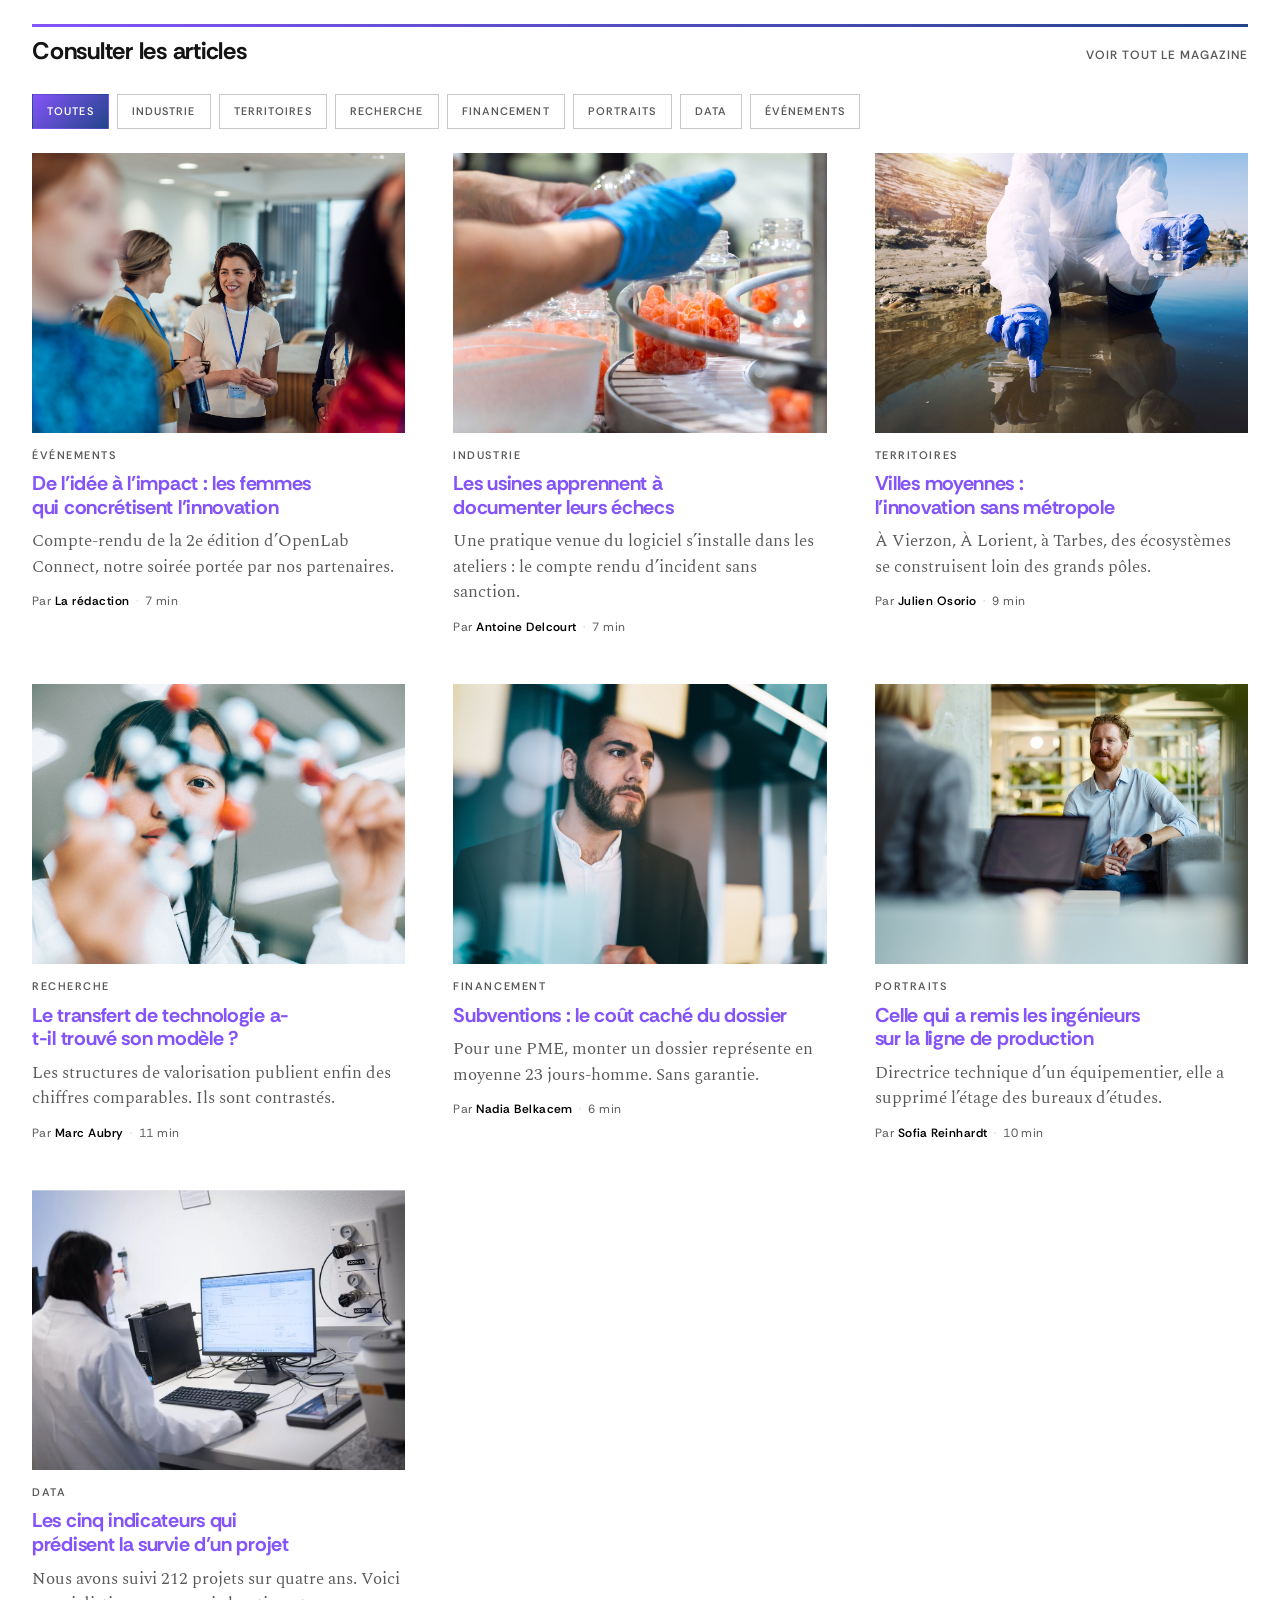
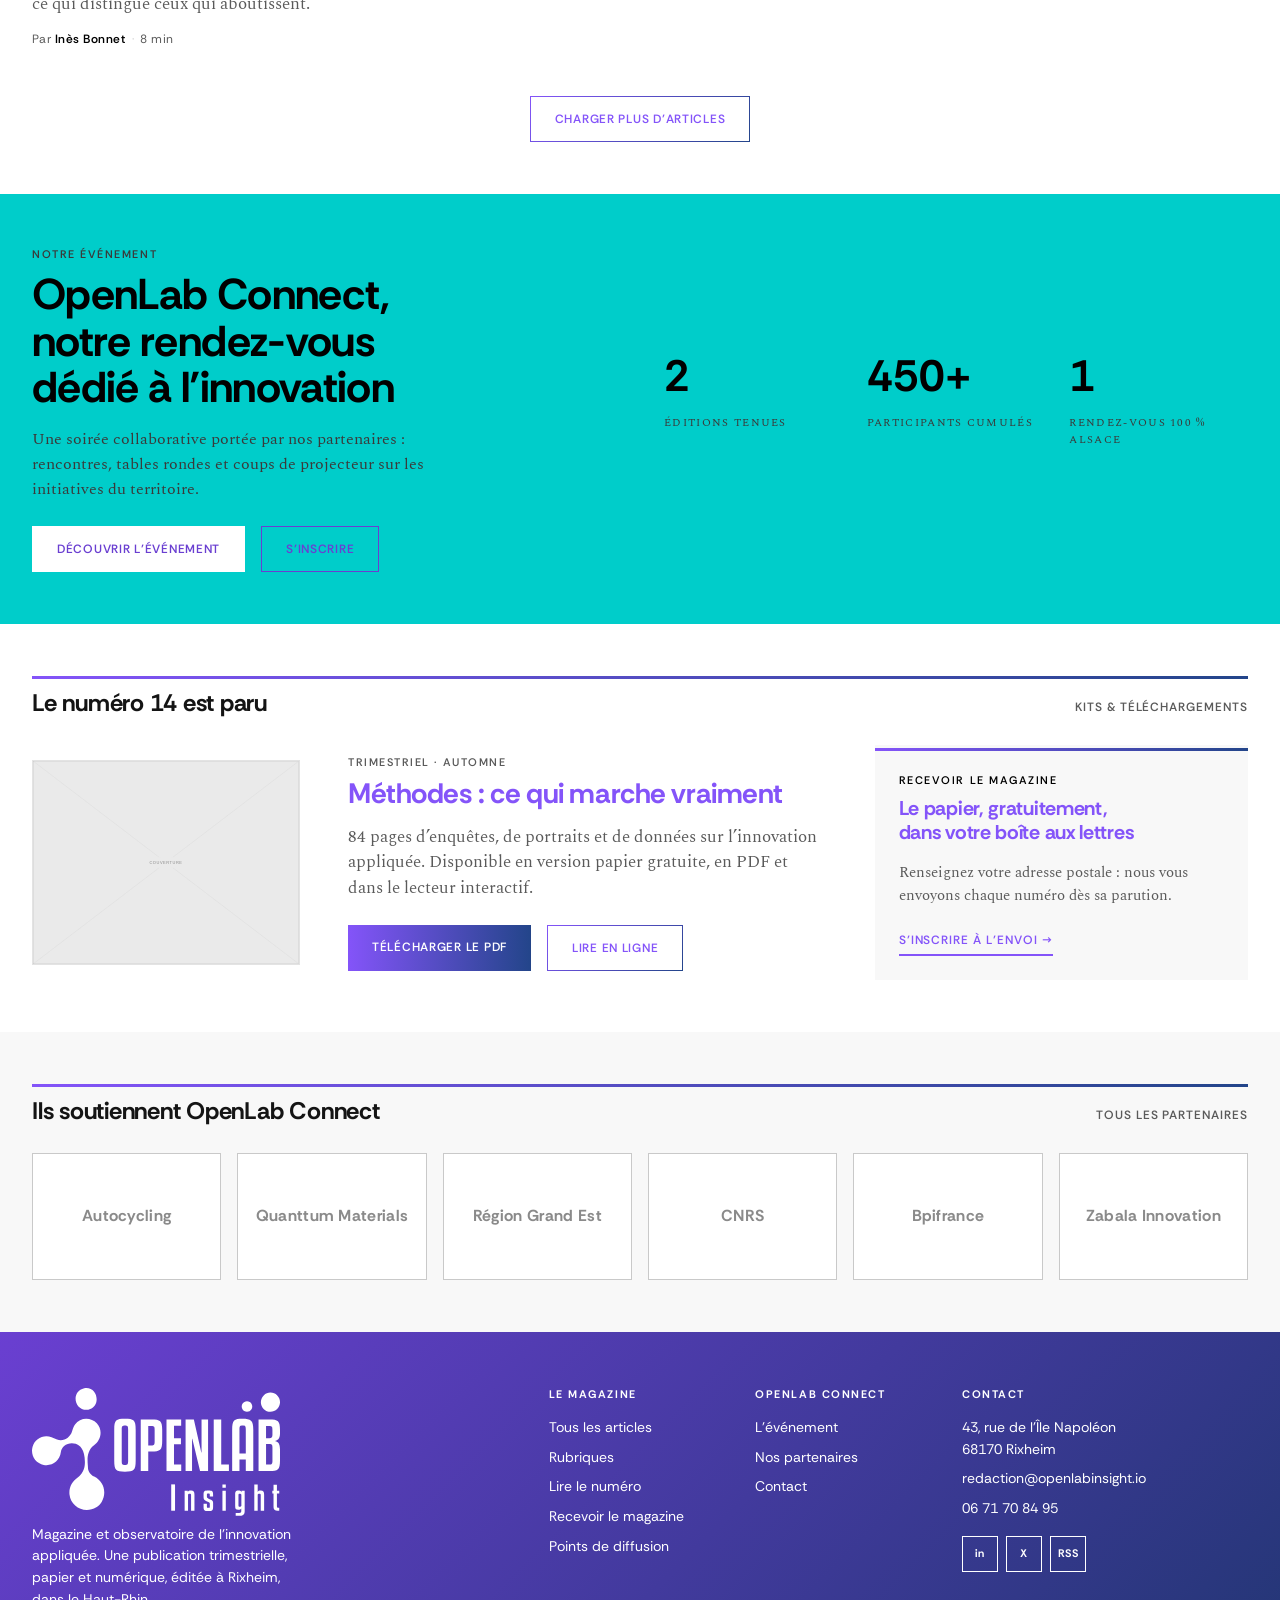
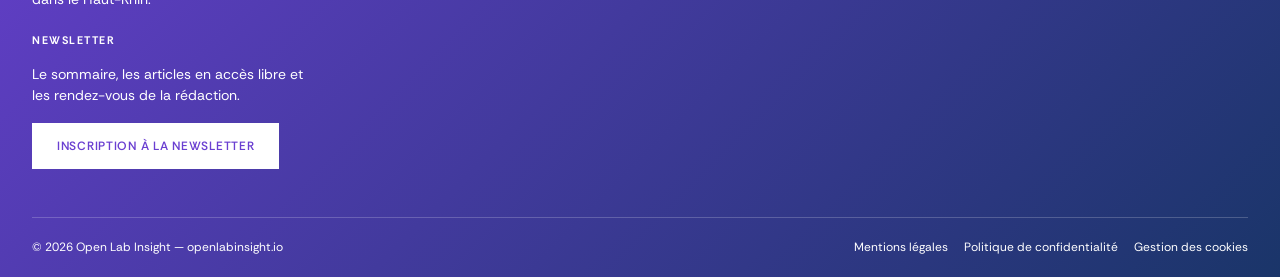
==== commit e03d33a4: "Corrige le format des couvertures de magazine (paysage, pas portrait) Le magazine est au format pays" ====
--- a/index.html
+++ b/index.html
@@ -296,7 +296,7 @@
     </div>
     <div class="row g-4 g-lg-5 align-items-center">
       <div class="col-md-4 col-lg-3">
-        <img src="assets/img/ph-cover.svg" alt="Couverture du num&eacute;ro 14 (image de substitution)" width="760" height="1000" style="border:1px solid var(--oli-grey-200);">
+        <img src="assets/img/ph-cover.svg" alt="Couverture du num&eacute;ro 14 (image de substitution)" width="1000" height="760" style="border:1px solid var(--oli-grey-200);">
       </div>
       <div class="col-md-8 col-lg-5">
         <p class="oli-kicker">Trimestriel &middot; Automne</p>
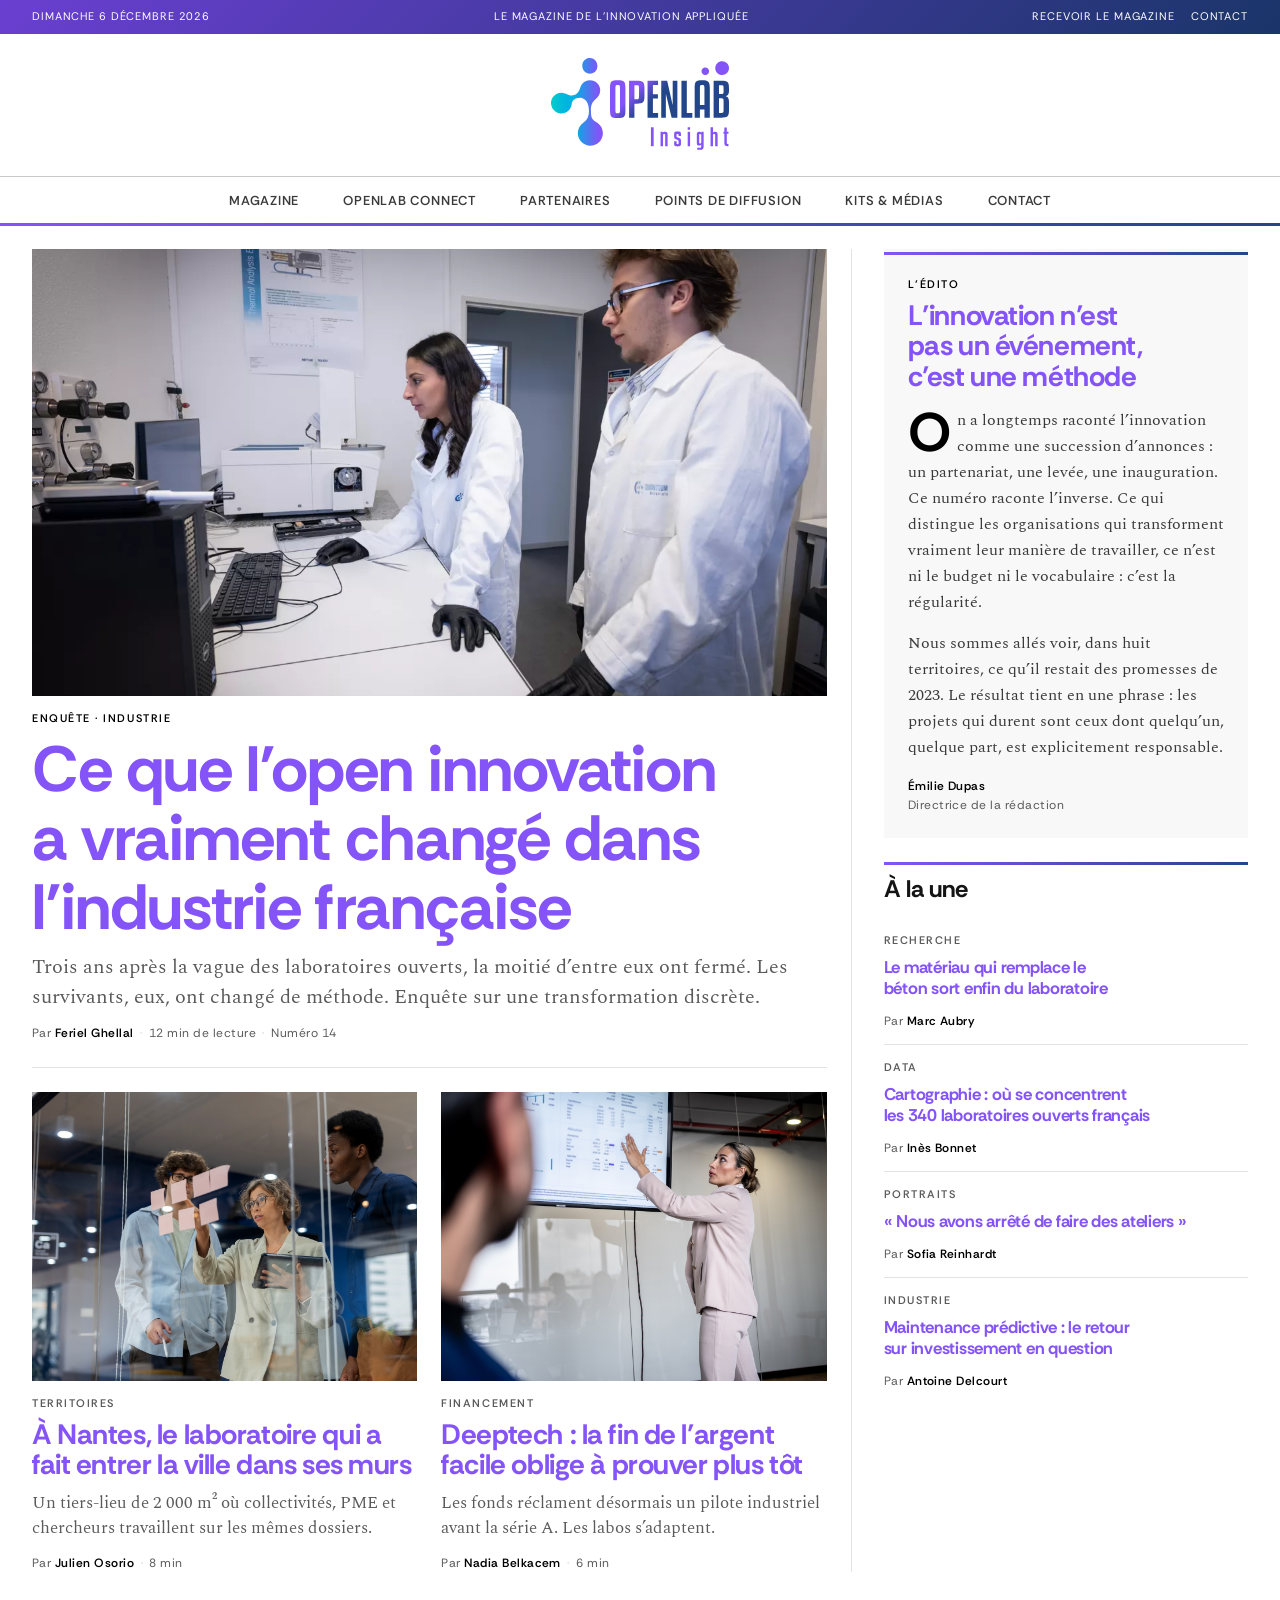
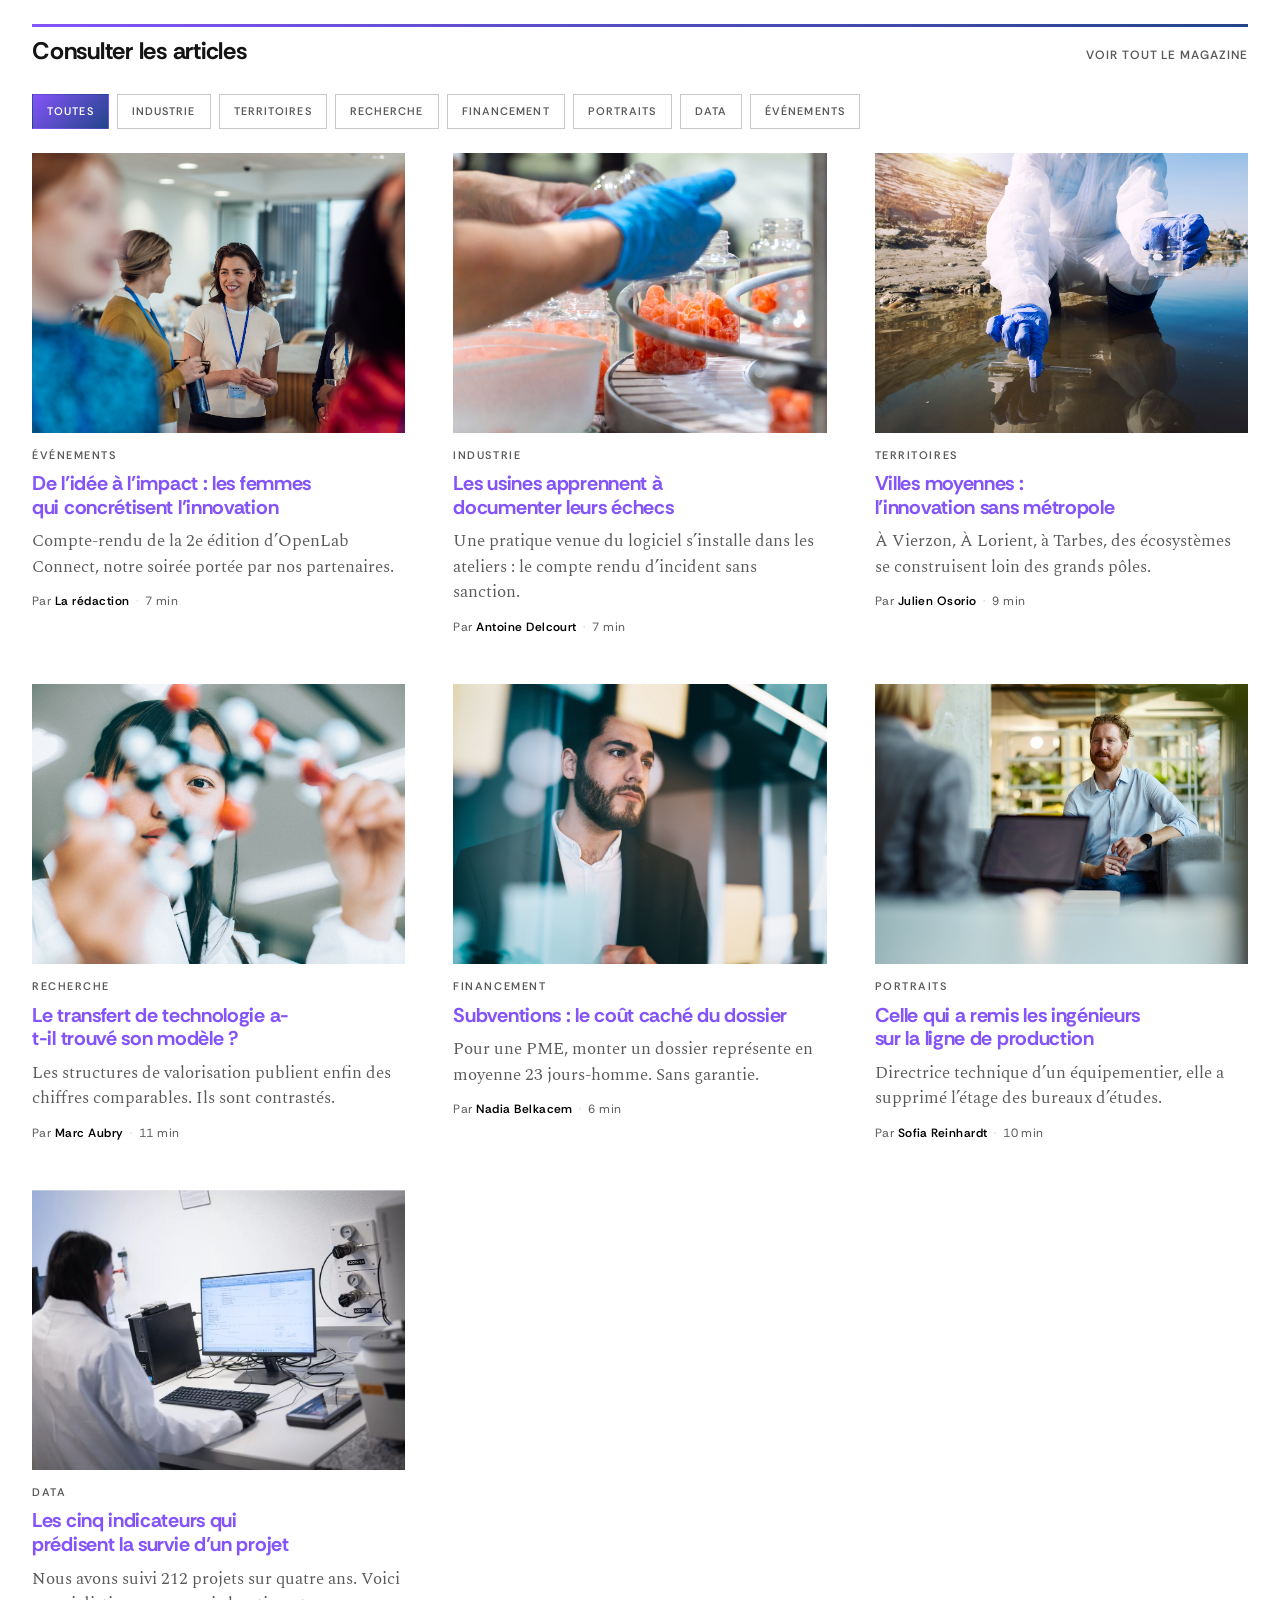
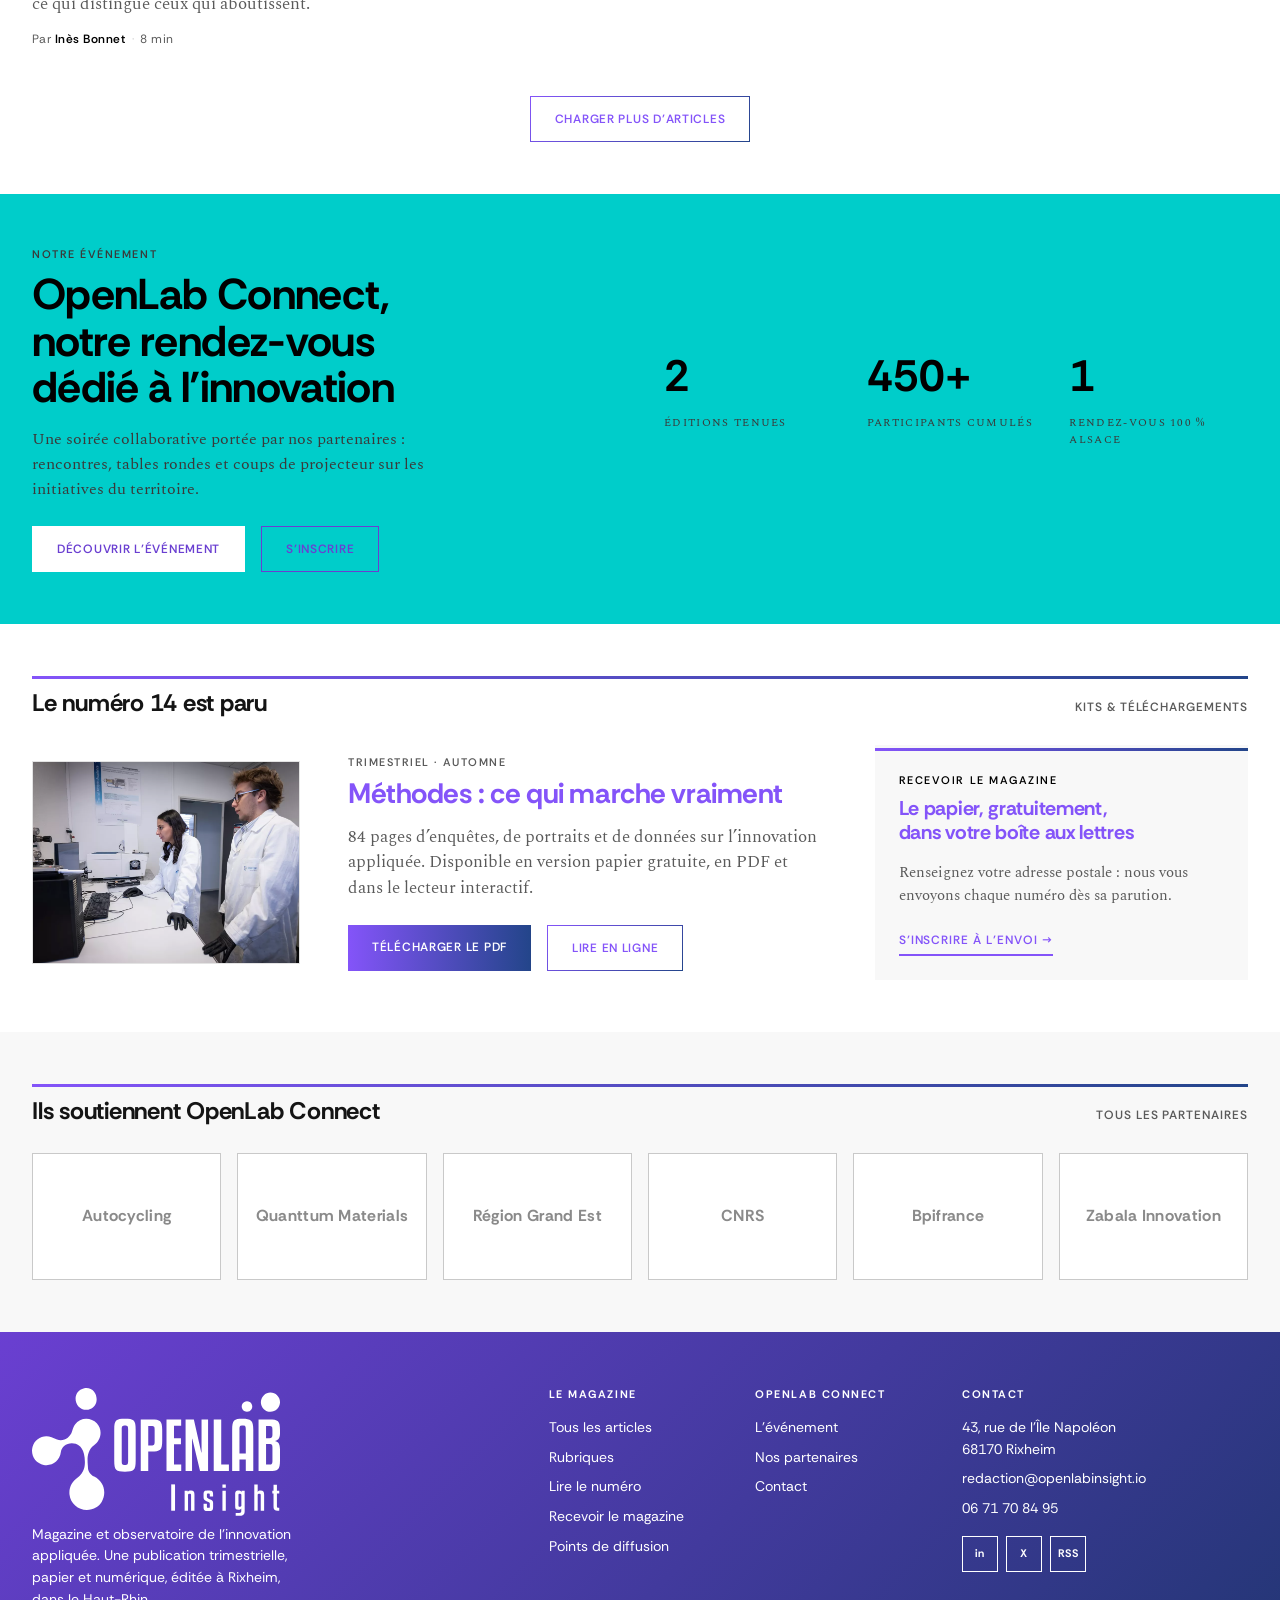
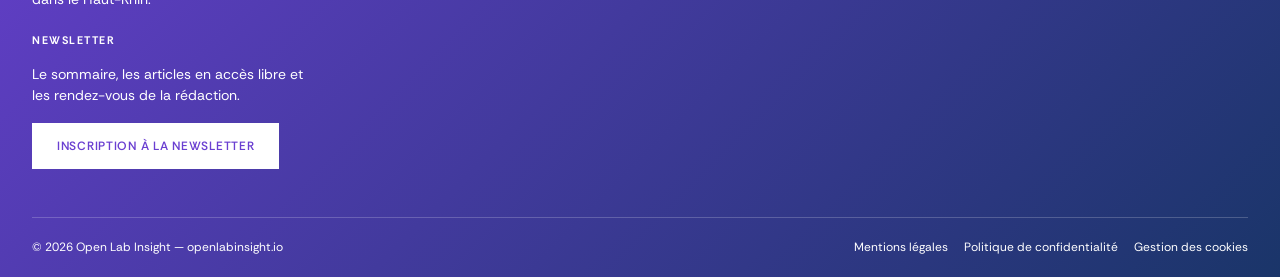
==== commit 0a229bf5: "Remplace les couvertures placeholder de kits.html par des photos - Numéro 14 (kits.html, index.html," ====
--- a/index.html
+++ b/index.html
@@ -296,7 +296,7 @@
     </div>
     <div class="row g-4 g-lg-5 align-items-center">
       <div class="col-md-4 col-lg-3">
-        <img src="assets/img/ph-cover.svg" alt="Couverture du num&eacute;ro 14 (image de substitution)" width="1000" height="760" style="border:1px solid var(--oli-grey-200);">
+        <img src="assets/img/placeholder/laboratoire-2.webp" alt="Couverture du num&eacute;ro 14" width="1000" height="760" class="oli-photo--cover" style="border:1px solid var(--oli-grey-200);">
       </div>
       <div class="col-md-8 col-lg-5">
         <p class="oli-kicker">Trimestriel &middot; Automne</p>
--- a/assets/css/style.css
+++ b/assets/css/style.css
@@ -387,6 +387,7 @@
 figure { margin: 0 0 1.75rem; }
 img.oli-photo--panorama { width: 100%; aspect-ratio: 1600 / 640; object-fit: cover; }
 img.oli-photo--wide { width: 100%; aspect-ratio: 1200 / 675; object-fit: cover; }
+img.oli-photo--cover { width: 100%; aspect-ratio: 1000 / 760; object-fit: cover; }
 figcaption {
   font-size: .75rem;
   line-height: 1.45;
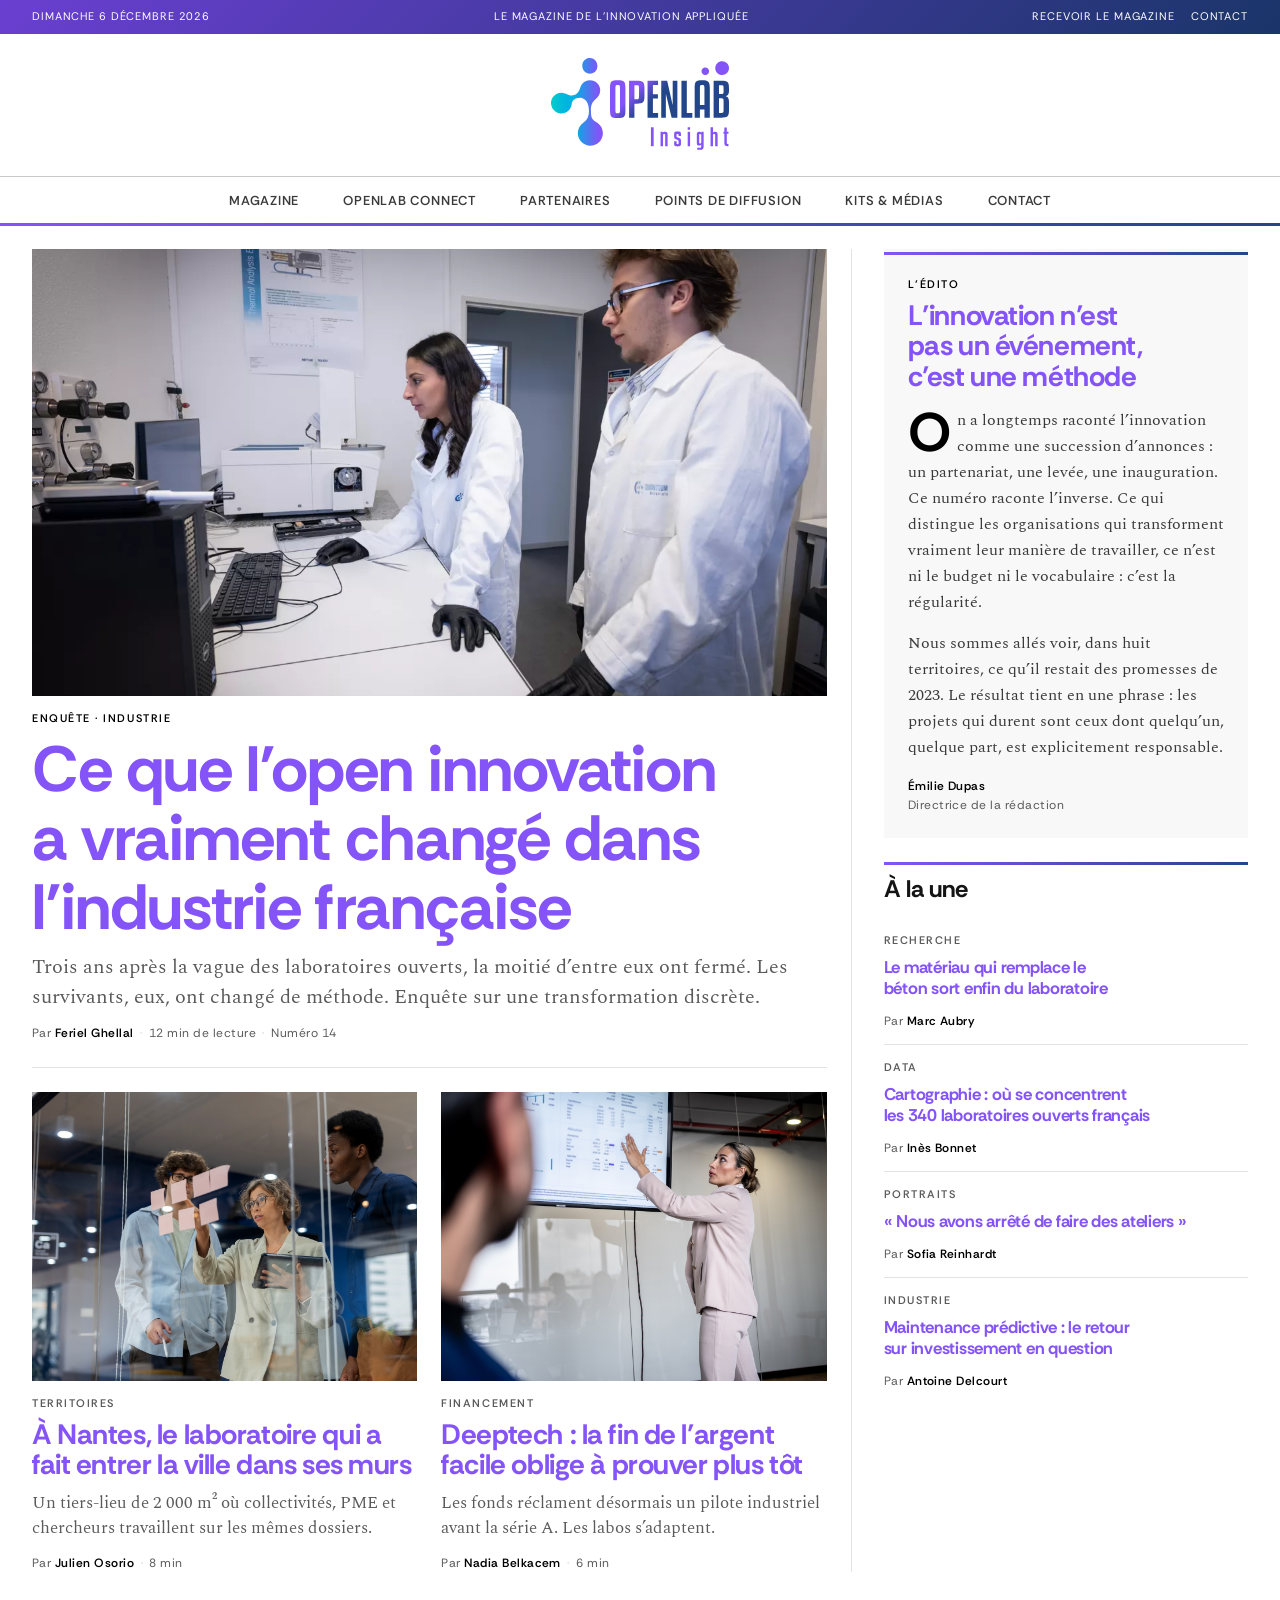
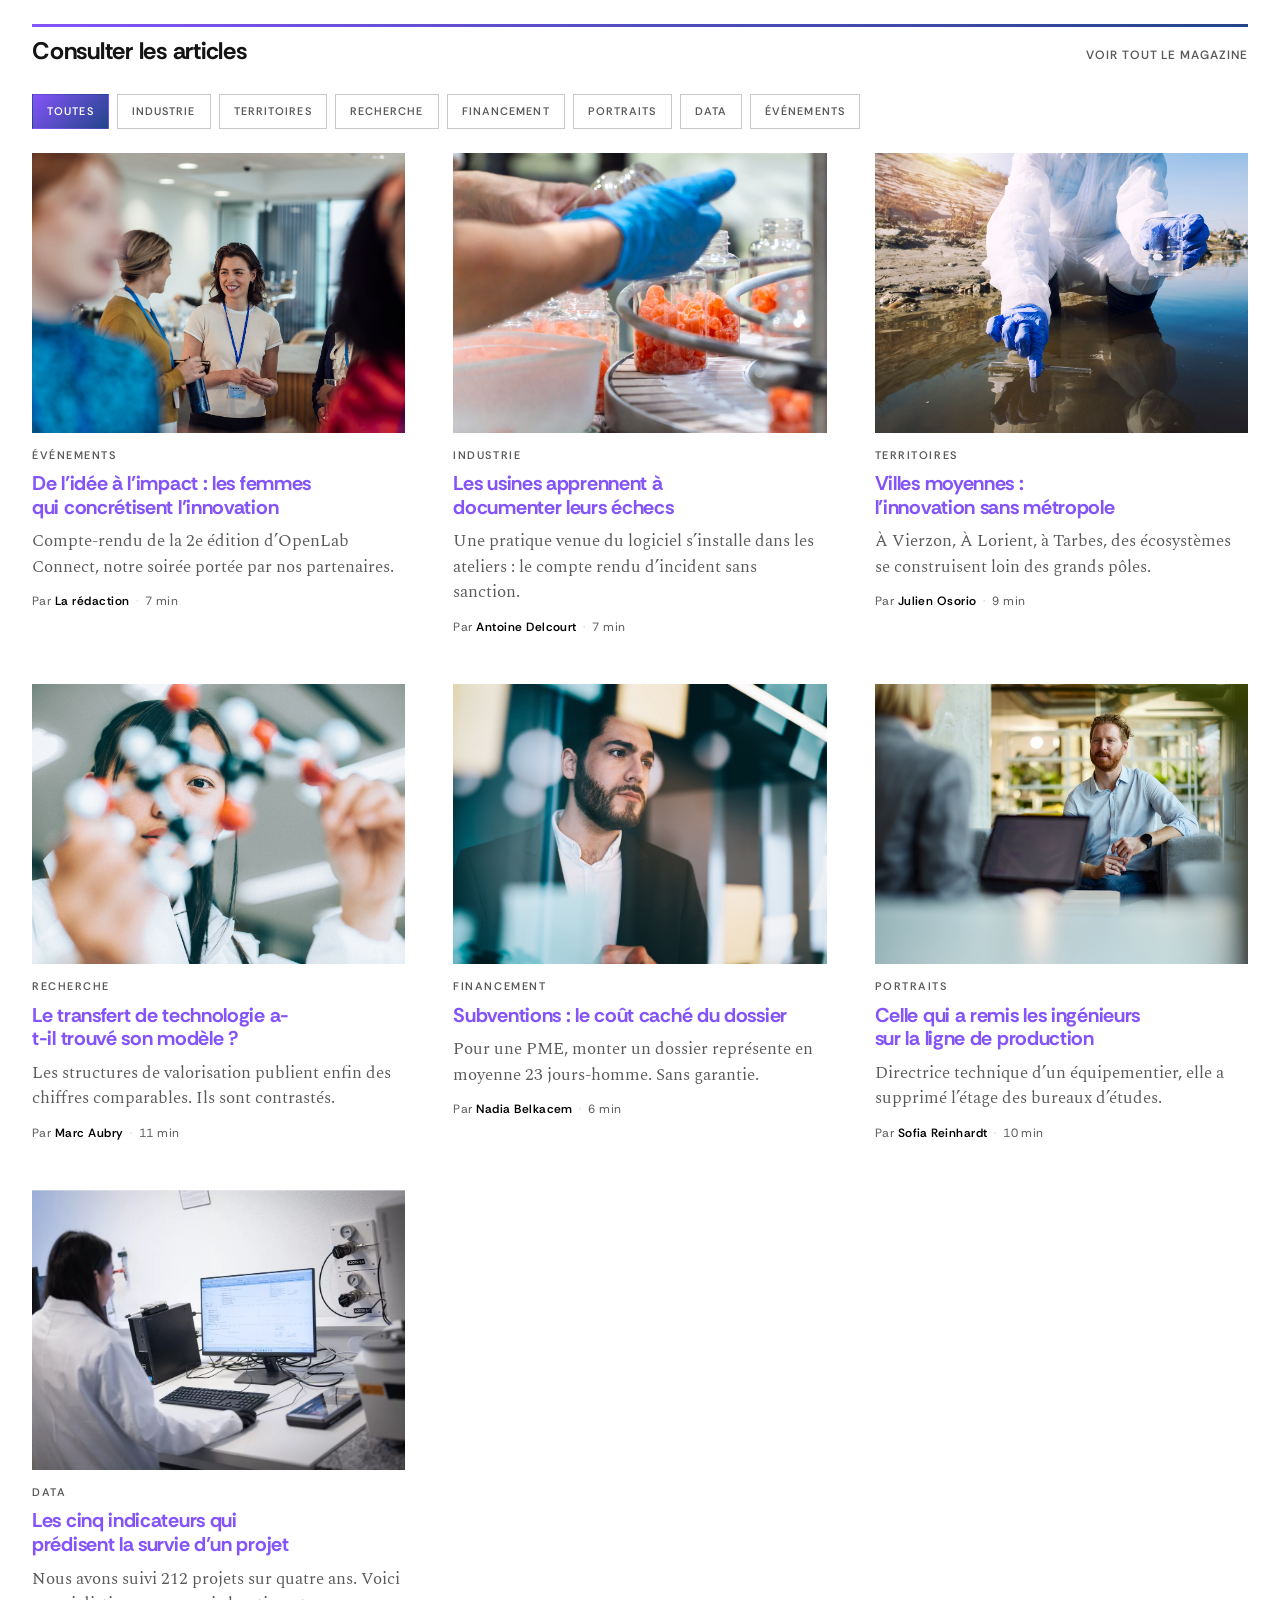
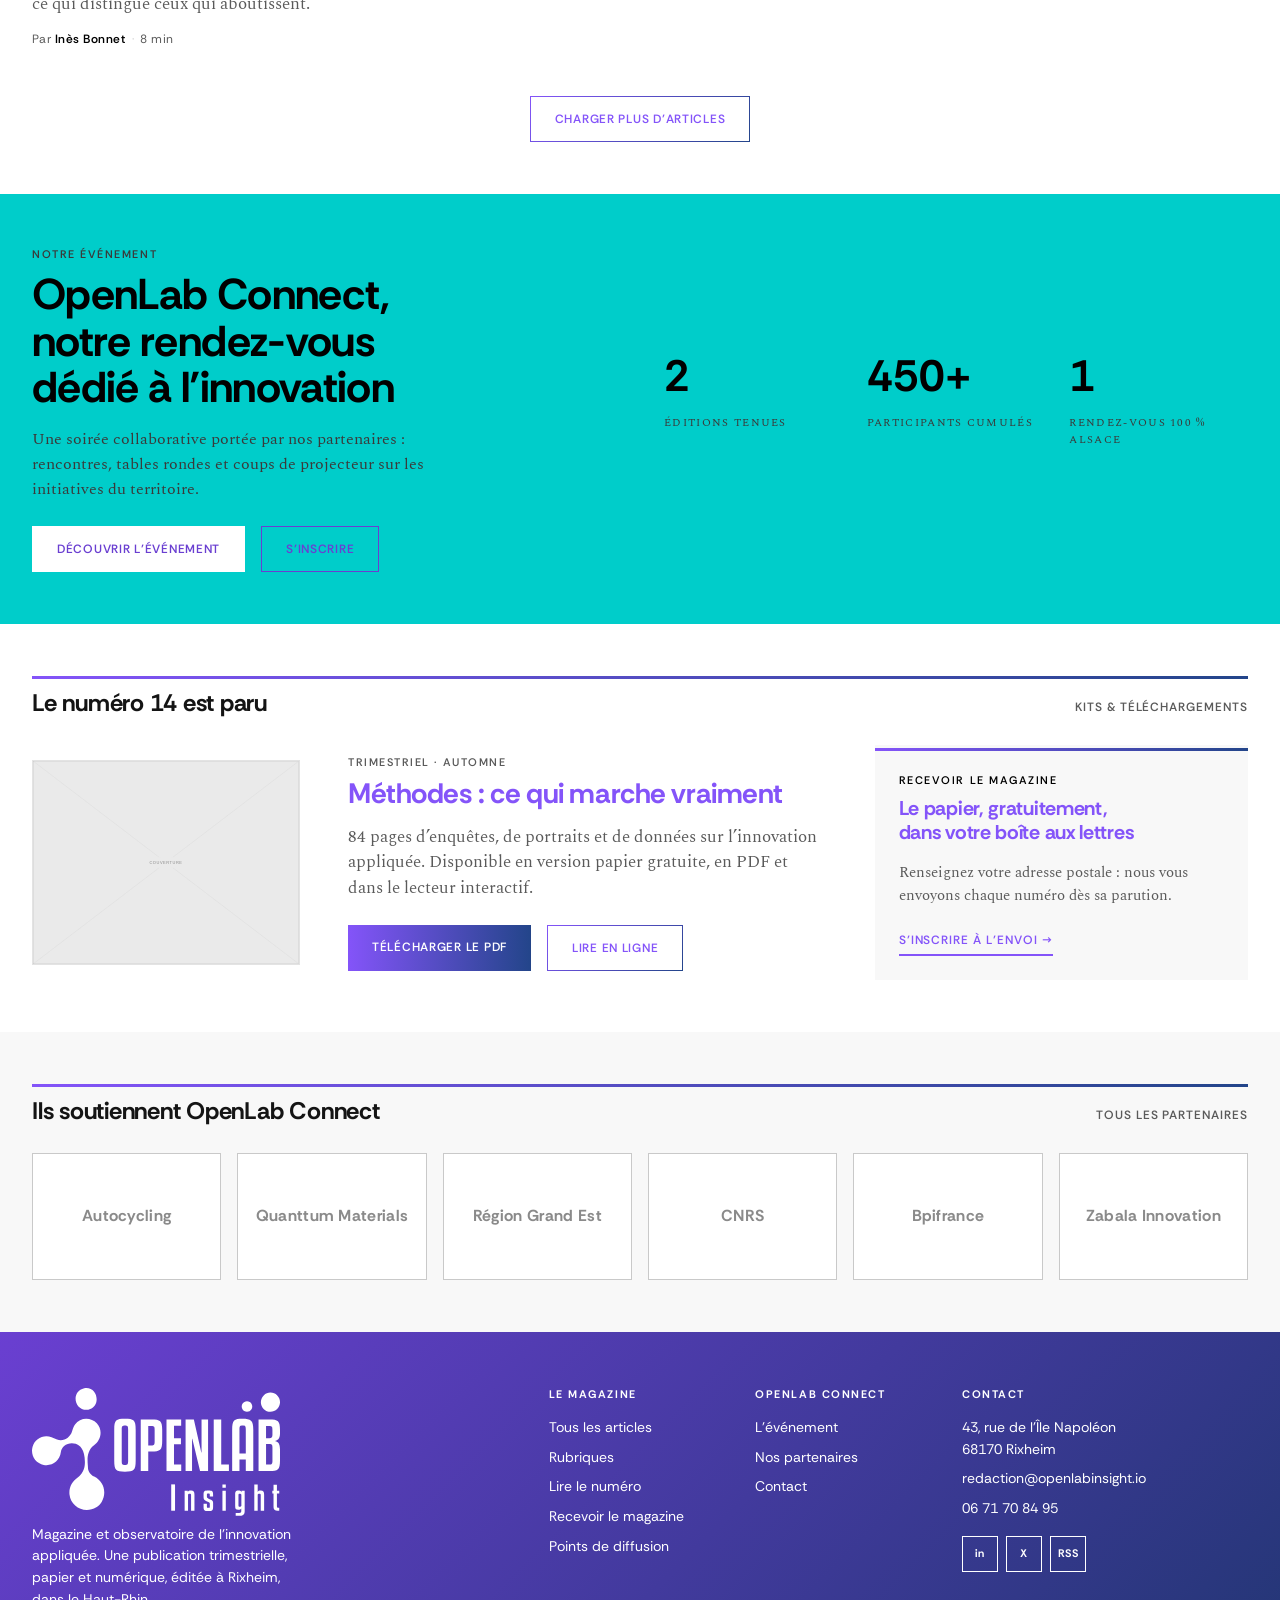
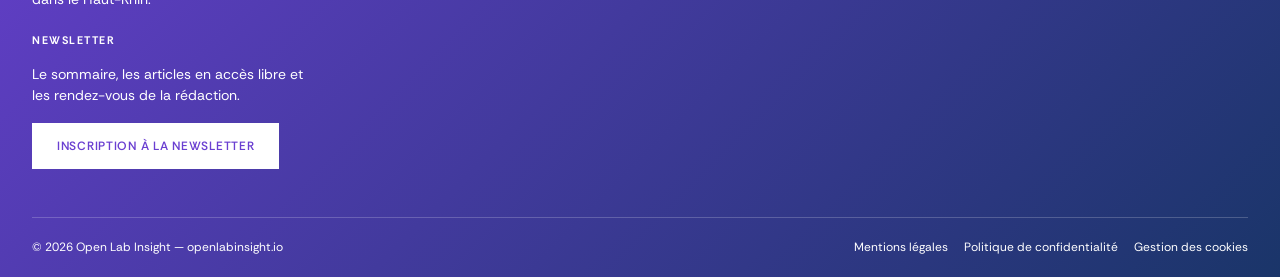
==== commit d0db6188: "Revert "Remplace les couvertures placeholder de kits.html par des photos" This reverts commit 0a229b" ====
--- a/index.html
+++ b/index.html
@@ -296,7 +296,7 @@
     </div>
     <div class="row g-4 g-lg-5 align-items-center">
       <div class="col-md-4 col-lg-3">
-        <img src="assets/img/placeholder/laboratoire-2.webp" alt="Couverture du num&eacute;ro 14" width="1000" height="760" class="oli-photo--cover" style="border:1px solid var(--oli-grey-200);">
+        <img src="assets/img/ph-cover.svg" alt="Couverture du num&eacute;ro 14 (image de substitution)" width="1000" height="760" style="border:1px solid var(--oli-grey-200);">
       </div>
       <div class="col-md-8 col-lg-5">
         <p class="oli-kicker">Trimestriel &middot; Automne</p>
--- a/assets/css/style.css
+++ b/assets/css/style.css
@@ -387,7 +387,6 @@
 figure { margin: 0 0 1.75rem; }
 img.oli-photo--panorama { width: 100%; aspect-ratio: 1600 / 640; object-fit: cover; }
 img.oli-photo--wide { width: 100%; aspect-ratio: 1200 / 675; object-fit: cover; }
-img.oli-photo--cover { width: 100%; aspect-ratio: 1000 / 760; object-fit: cover; }
 figcaption {
   font-size: .75rem;
   line-height: 1.45;
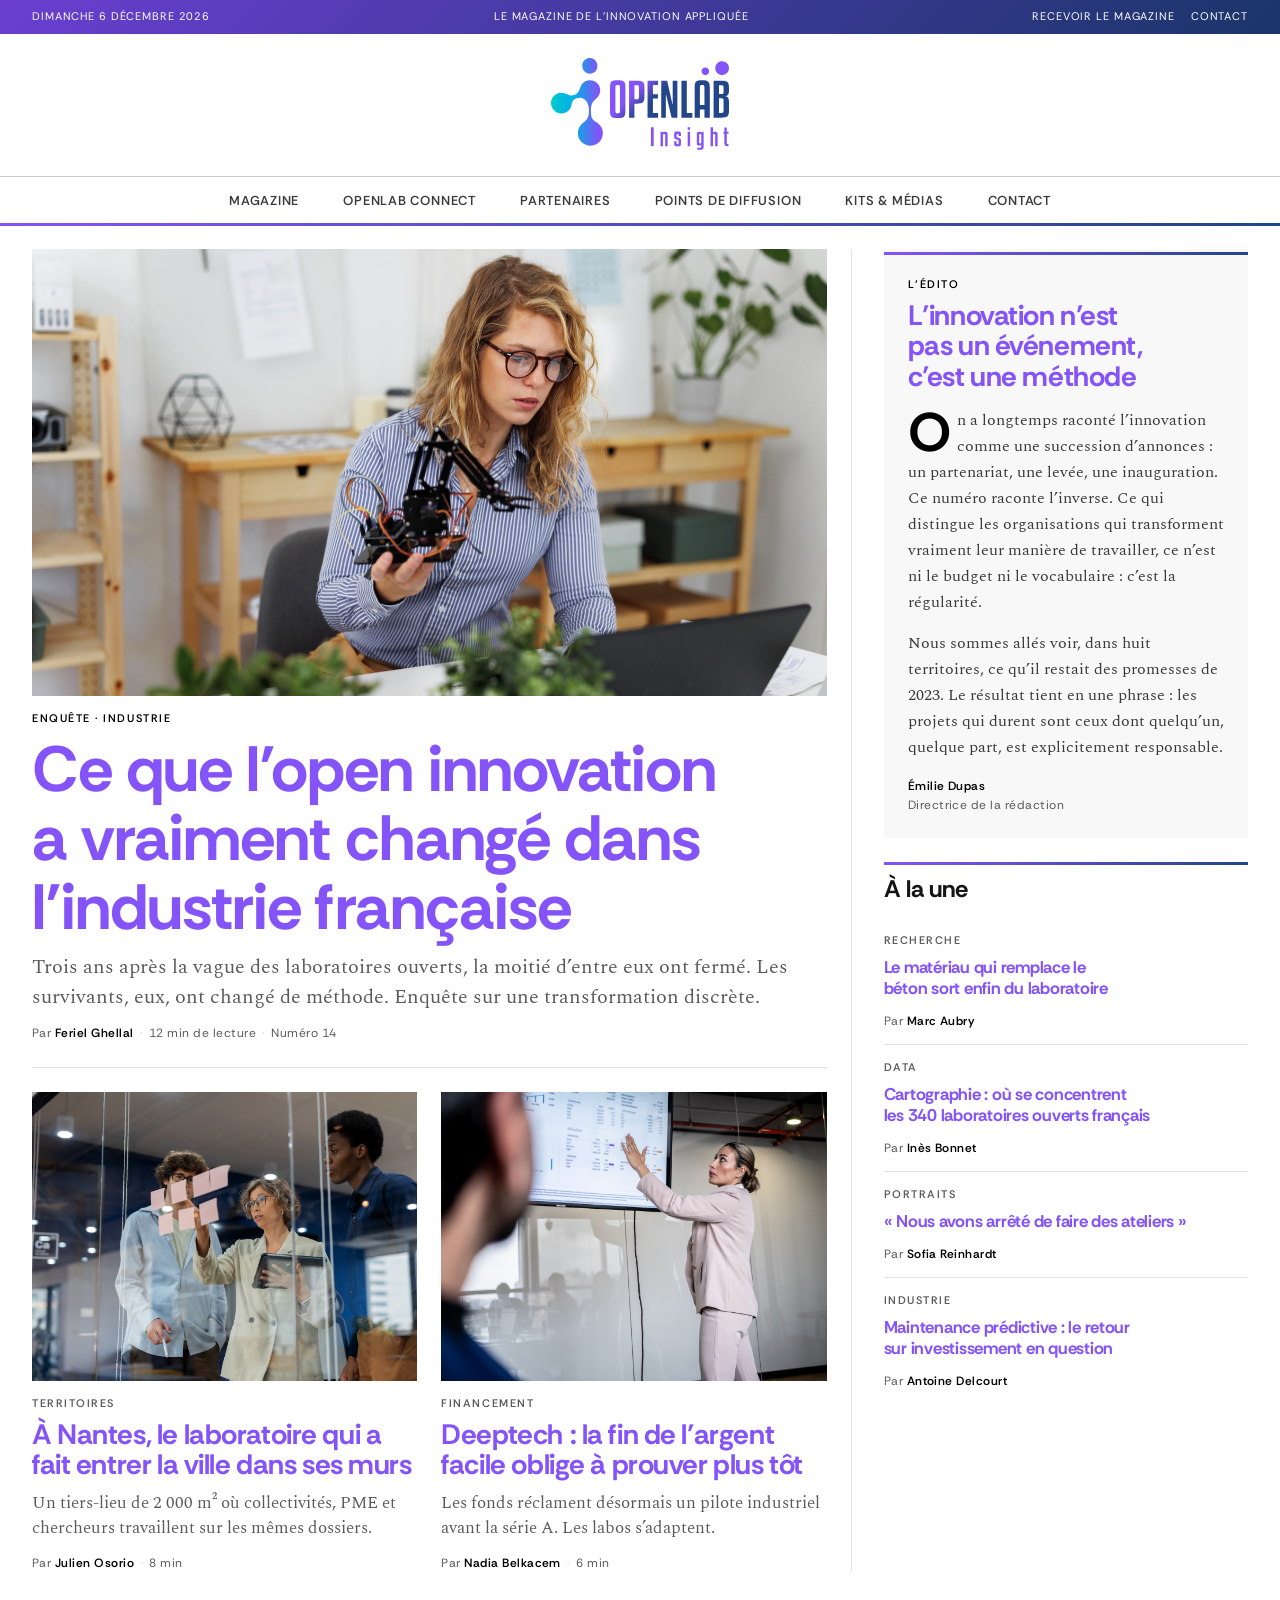
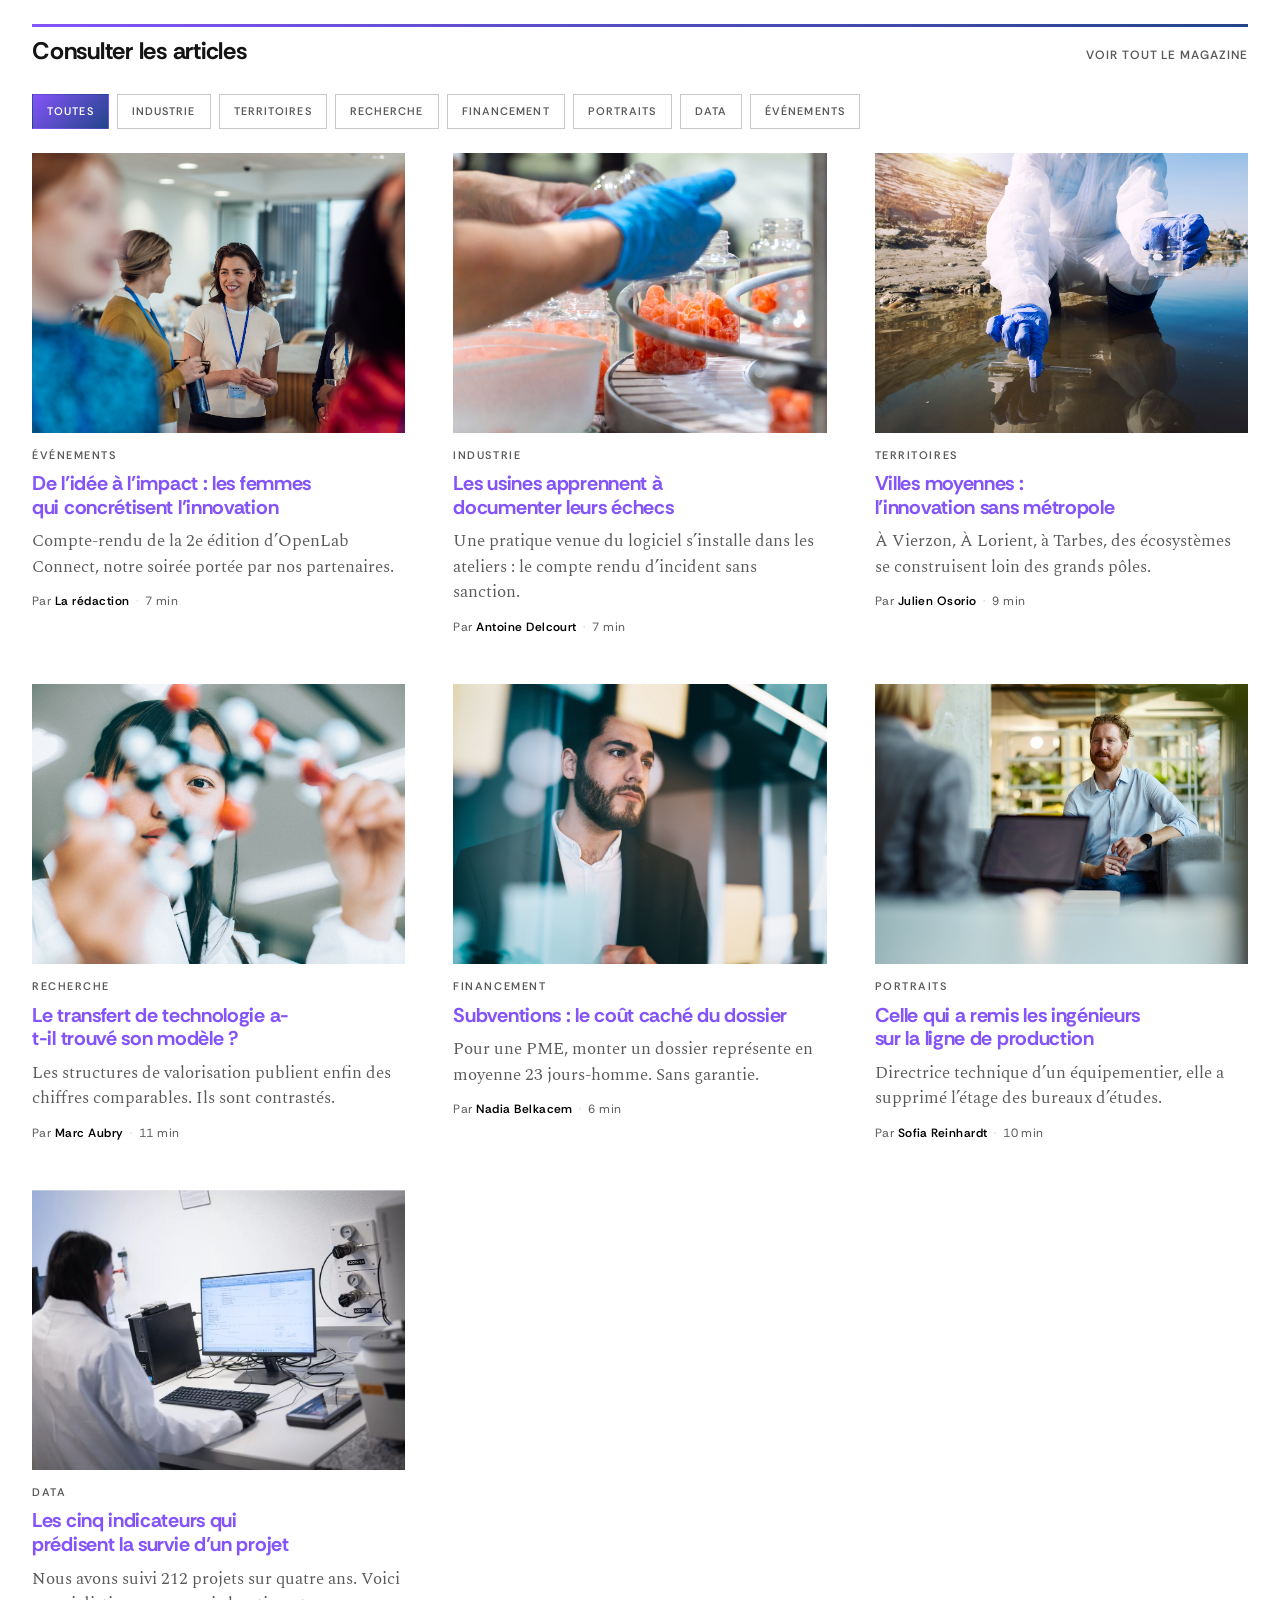
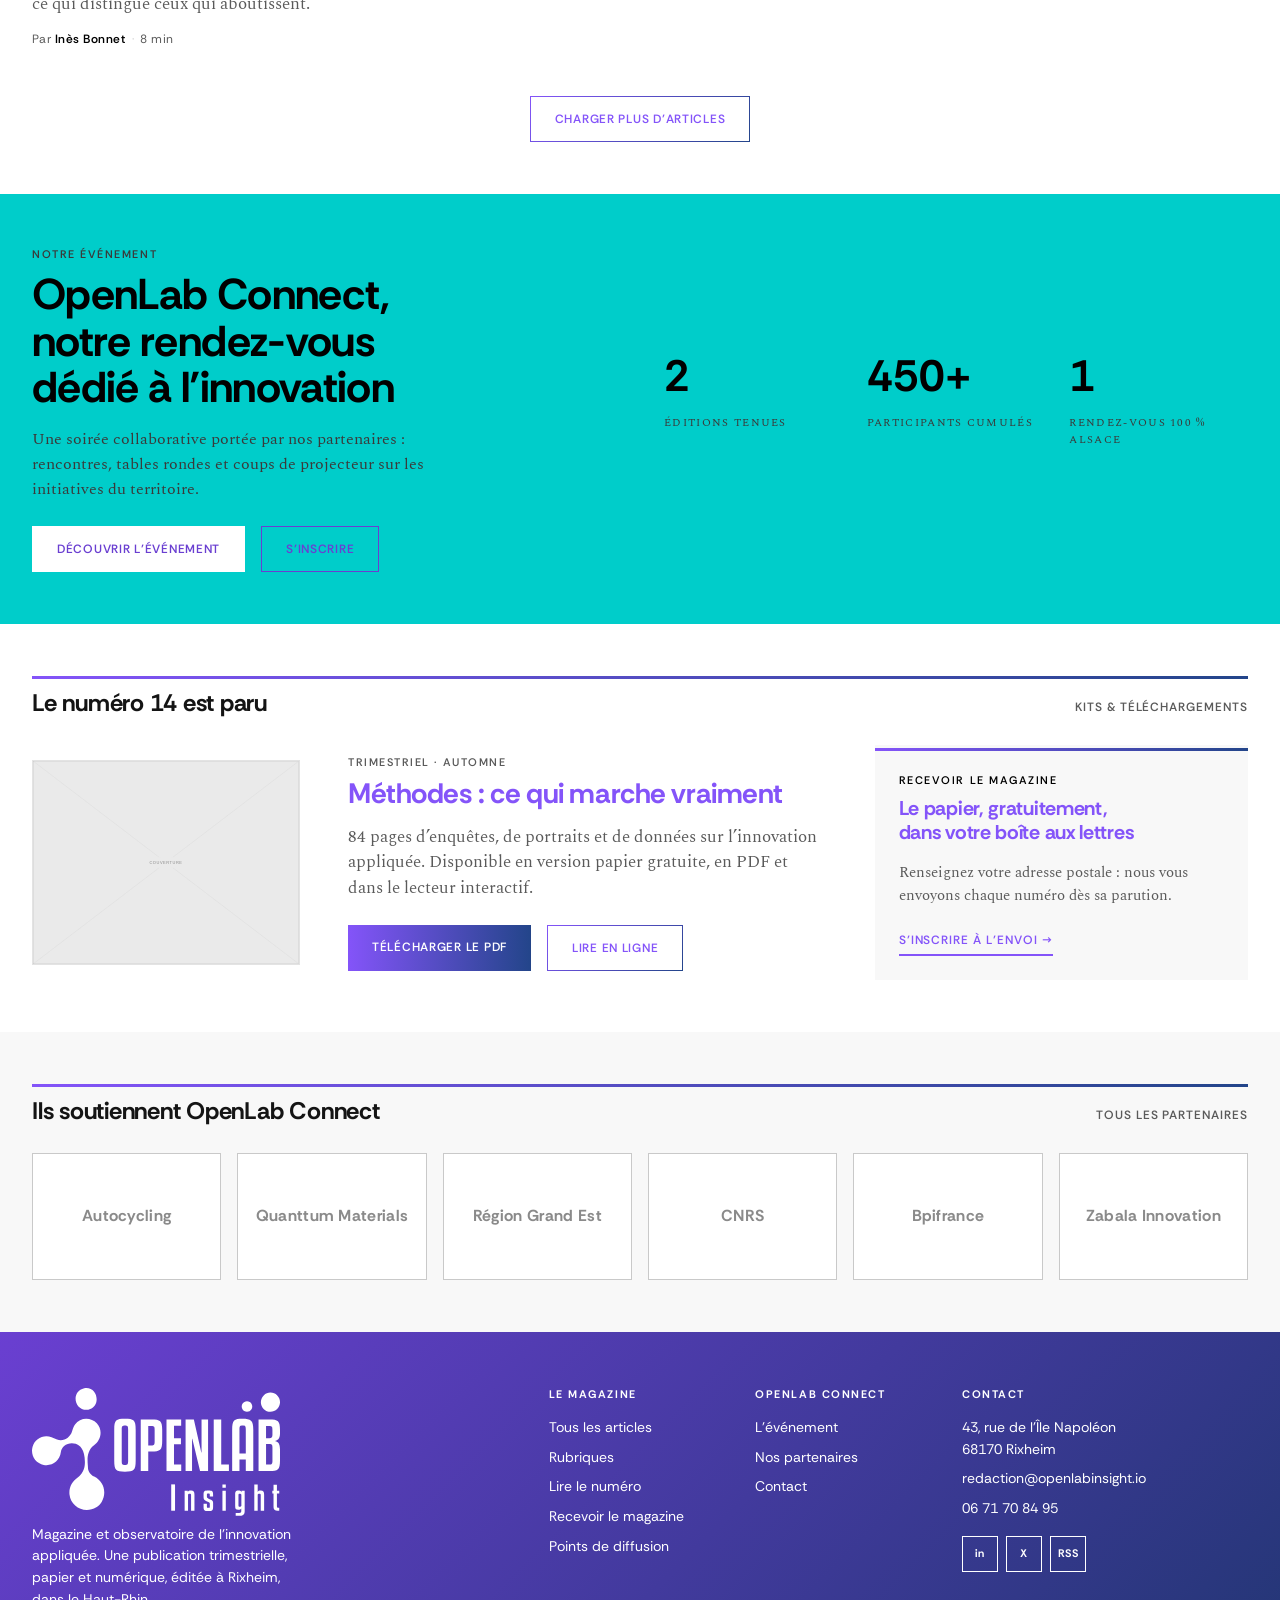
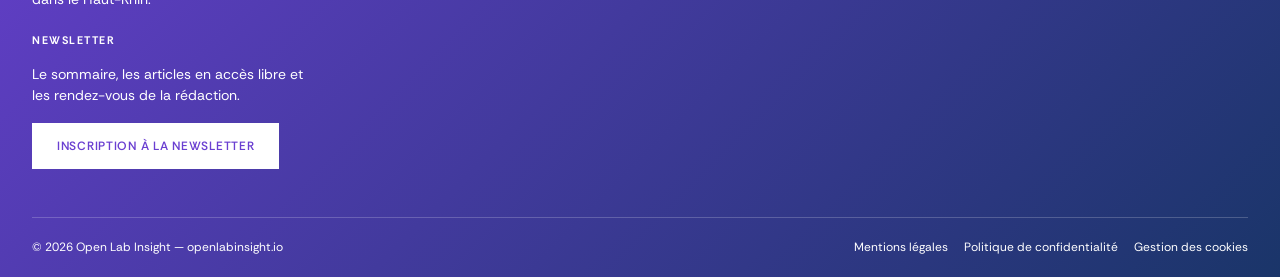
==== commit b3597c0e: "Remplace la photo de l'article principal d'index.html par une photo iStock Co-Authored-By: Claude So" ====
--- a/index.html
+++ b/index.html
@@ -69,7 +69,7 @@
       <div class="col-lg-8">
         <article class="oli-card">
           <a class="oli-card__media" href="article.html" tabindex="-1" aria-hidden="true">
-            <img src="assets/img/placeholder/laboratoire-2.webp" alt="" width="1200" height="675" class="oli-photo--wide">
+            <img src="assets/img/placeholder/iStock-1807604989.jpg" alt="" width="1200" height="675" class="oli-photo--wide">
           </a>
           <p class="oli-kicker oli-kicker--black">Enqu&ecirc;te &middot; Industrie</p>
           <h1 class="oli-headline oli-headline--xxl">
--- a/assets/css/style.css
+++ b/assets/css/style.css
@@ -149,6 +149,7 @@
   align-items: center;
   justify-content: center;
   flex: 0 0 auto;
+  object-fit: cover;
 }
 .oli-avatar--lg { width: 56px; height: 56px; font-size: .875rem; }
 
